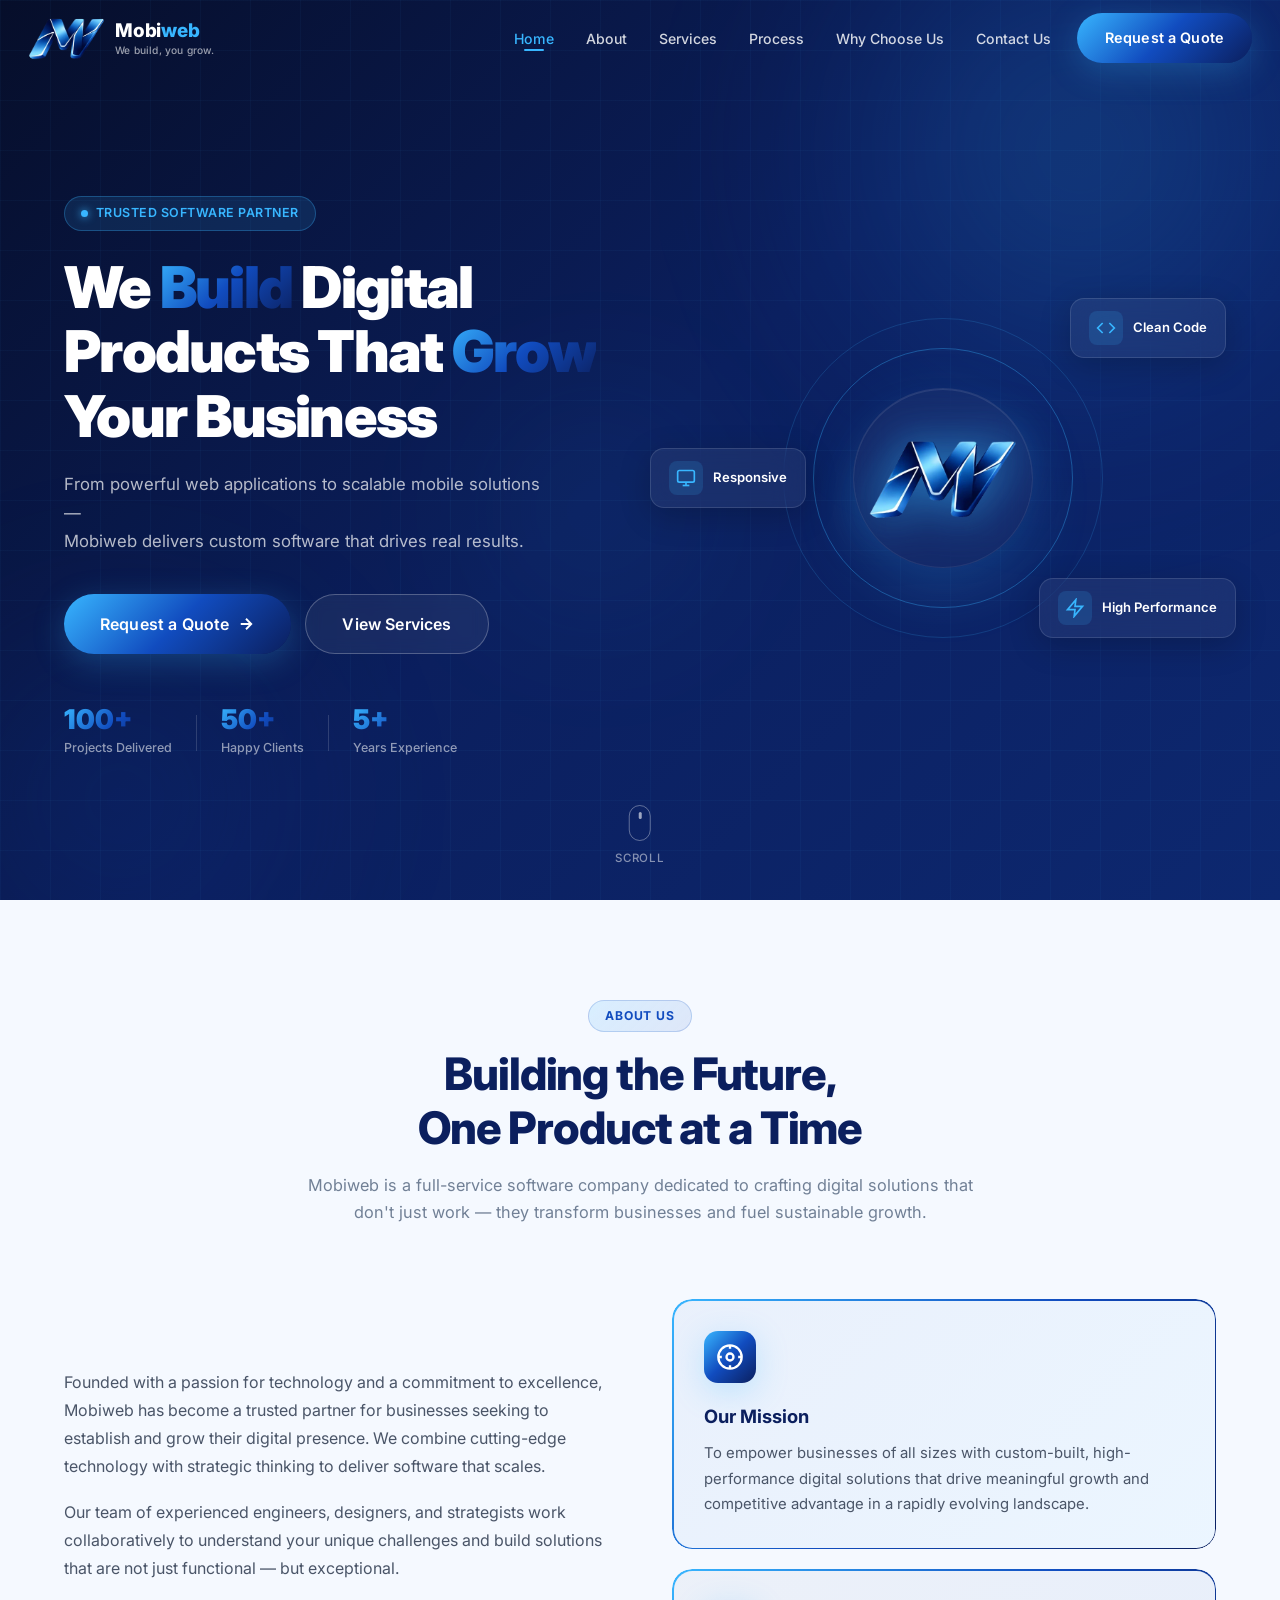
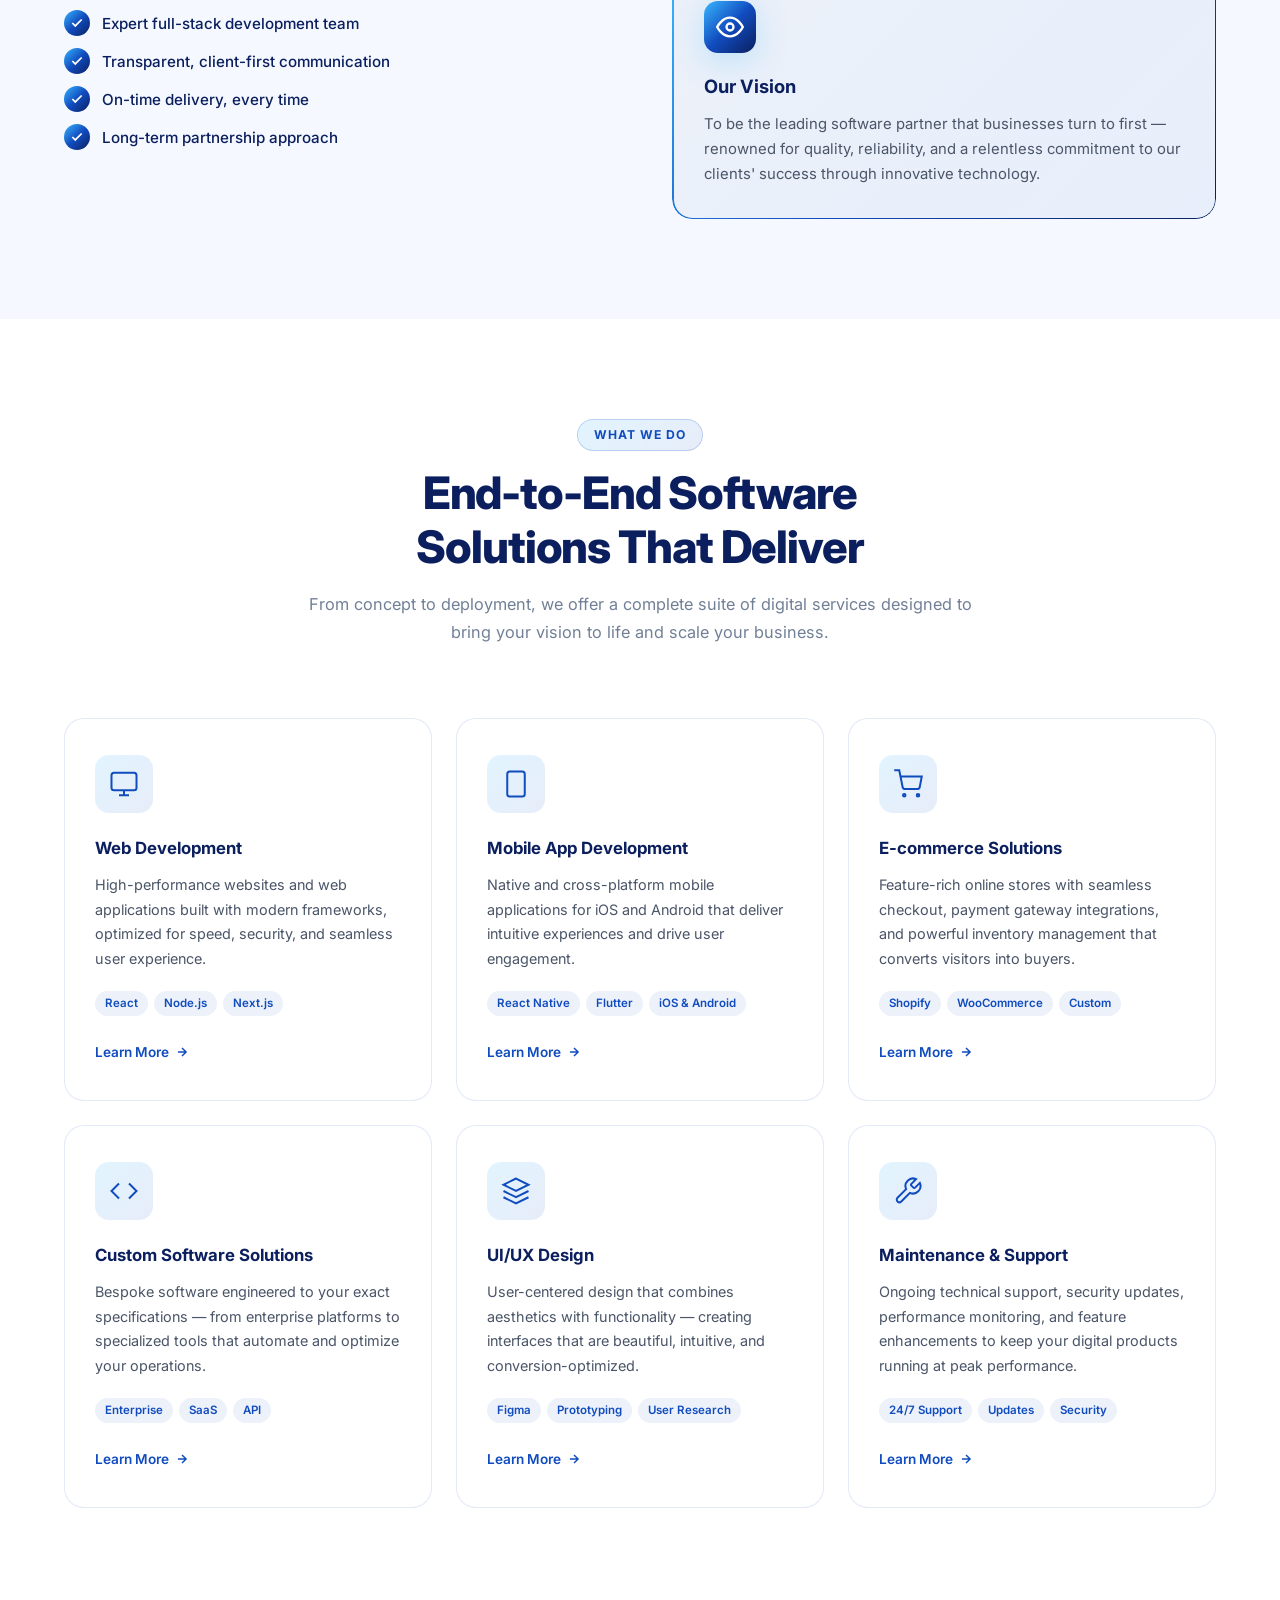
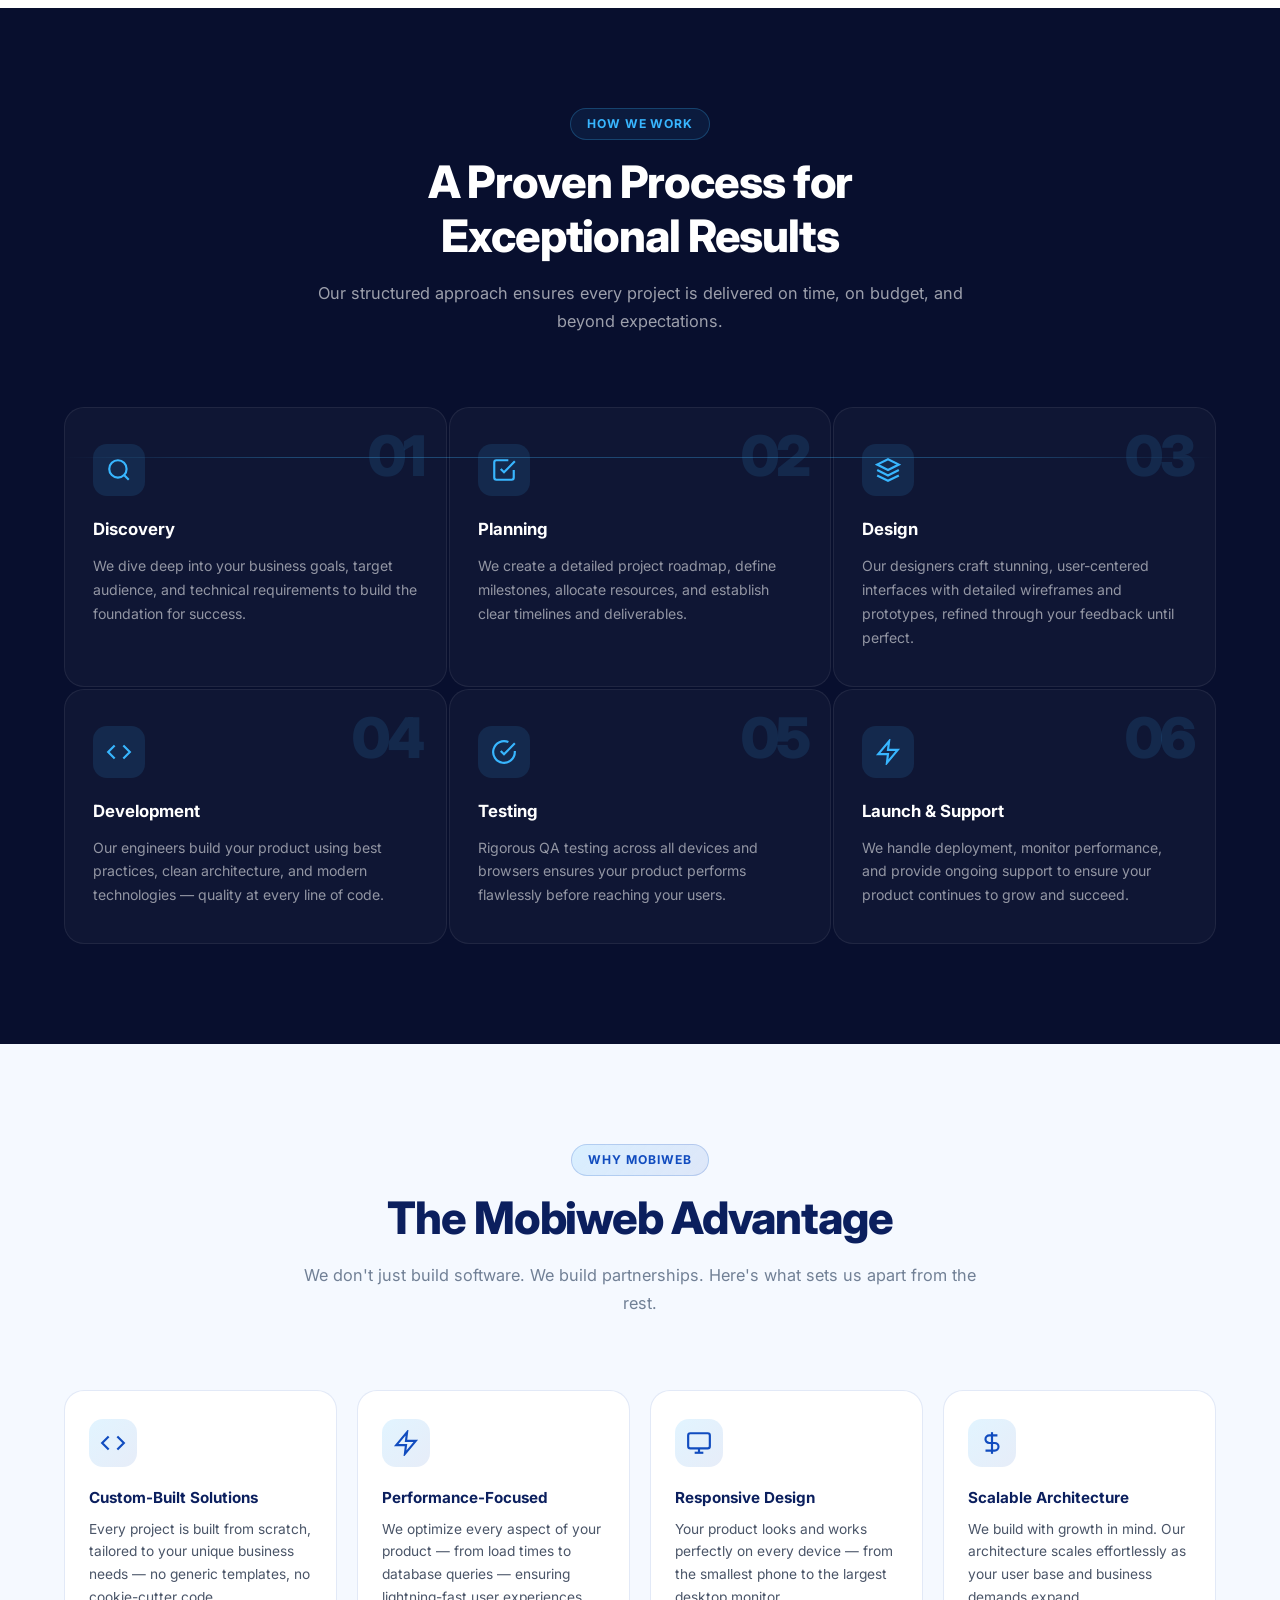
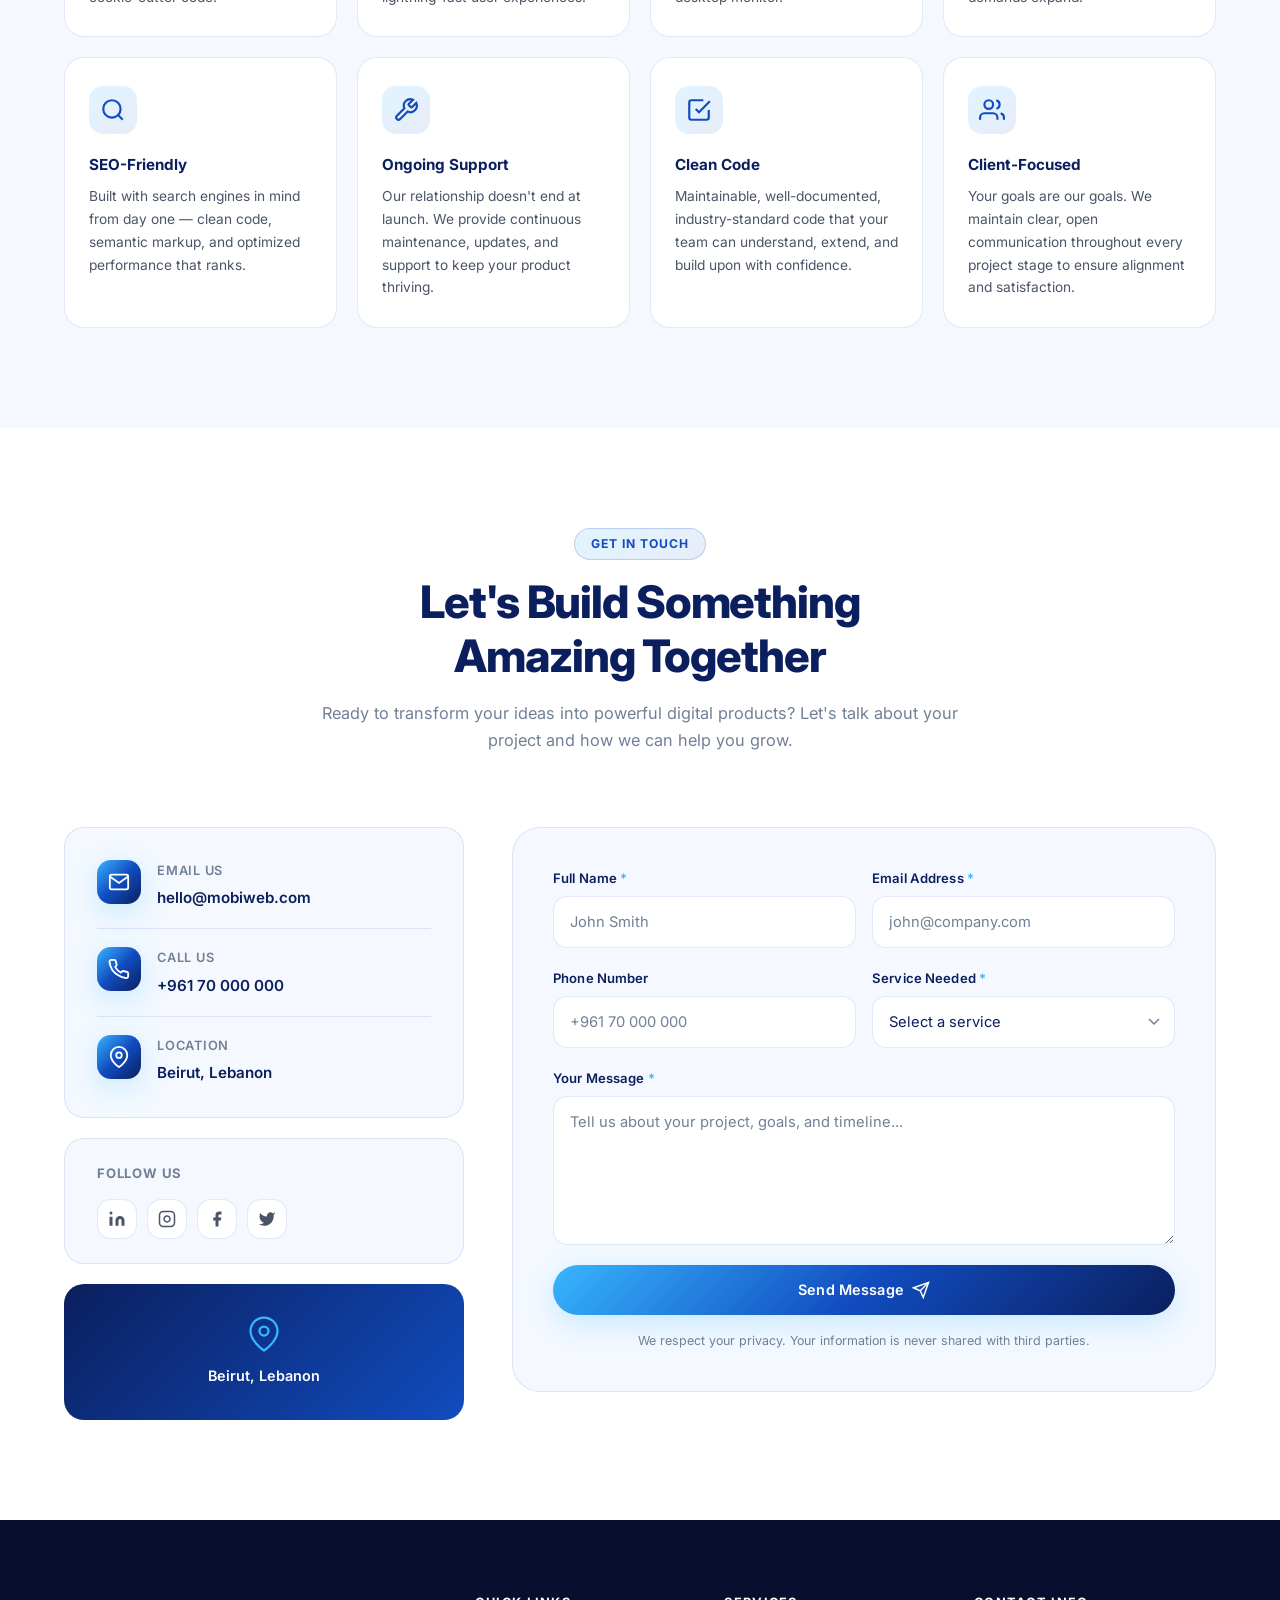
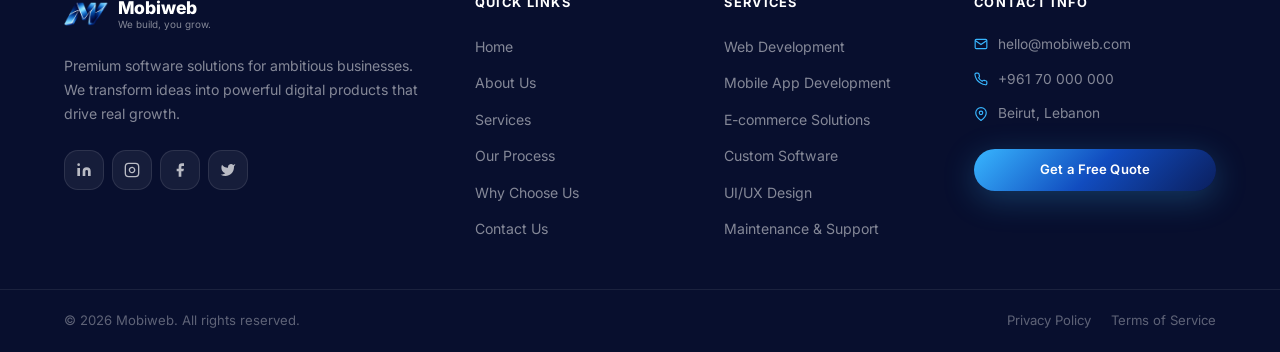
==== index.html @ 469389bc "first commit" ====
<!DOCTYPE html>
<html lang="en">
<head>
  <meta charset="UTF-8" />
  <meta name="viewport" content="width=device-width, initial-scale=1.0" />

  <!-- SEO Meta -->
  <meta name="description" content="Mobiweb — We build, you grow. A premium software company offering web development, mobile app development, e-commerce solutions, UI/UX design, and custom software." />
  <meta name="keywords" content="web development, mobile app development, software company Lebanon, e-commerce, UI/UX design, custom software, Mobiweb" />
  <meta name="author" content="Mobiweb" />
  <meta name="robots" content="index, follow" />

  <!-- Open Graph -->
  <meta property="og:title" content="Mobiweb — We build, you grow." />
  <meta property="og:description" content="Premium software company delivering custom web, mobile, and software solutions that drive growth." />
  <meta property="og:type" content="website" />
  <meta property="og:url" content="https://mobiweb.dev" />
  <meta property="og:image" content="assets/og-image.jpg" />
  <meta property="og:site_name" content="Mobiweb" />

  <!-- Twitter Card -->
  <meta name="twitter:card" content="summary_large_image" />
  <meta name="twitter:title" content="Mobiweb — We build, you grow." />
  <meta name="twitter:description" content="Premium software company delivering custom web, mobile, and software solutions that drive growth." />
  <meta name="twitter:image" content="assets/og-image.jpg" />

  <!-- Schema.org Organization -->
  <script type="application/ld+json">
  {
    "@context": "https://schema.org",
    "@type": "Organization",
    "name": "Mobiweb",
    "description": "We build, you grow. Premium software company.",
    "url": "https://mobiweb.com",
    "logo": "https://mobiweb.com/assets/logo.webp",
    "contactPoint": {
      "@type": "ContactPoint",
      "telephone": "+961-70-000-000",
      "contactType": "customer service",
      "email": "hello@mobiweb.com"
    },
    "address": {
      "@type": "PostalAddress",
      "addressLocality": "Beirut",
      "addressCountry": "LB"
    },
    "sameAs": [
      "https://www.linkedin.com/company/mobiweb",
      "https://www.instagram.com/mobiweb",
      "https://www.facebook.com/mobiweb"
    ]
  }
  </script>

  <title>Mobiweb — We build, you grow.</title>
  <link rel="stylesheet" href="style.css" />
  <link rel="preconnect" href="https://fonts.googleapis.com" />
  <link rel="preconnect" href="https://fonts.gstatic.com" crossorigin />
  <link href="https://fonts.googleapis.com/css2?family=Inter:wght@300;400;500;600;700;800;900&display=swap" rel="stylesheet" />
</head>
<body>

  <!-- ===== NAVBAR ===== -->
  <nav class="navbar" id="navbar" role="navigation" aria-label="Main navigation">
    <div class="nav-container">
      <a href="#home" class="nav-brand" aria-label="Mobiweb — Go to homepage">
        <div class="nav-logo-wrap">
          <img src="logo.webp" alt="Mobiweb Logo" class="logo-img" />
        </div>
        <div class="nav-brand-text">
          <span class="brand-name">Mobi<span class="brand-web">web</span></span>
          <span class="brand-slogan">We build, you grow.</span>
        </div>
      </a>

      <button class="hamburger" id="hamburger" aria-label="Toggle mobile navigation menu" aria-expanded="false" aria-controls="nav-menu">
        <span class="hb-line"></span>
        <span class="hb-line"></span>
        <span class="hb-line"></span>
      </button>

      <ul class="nav-menu" id="nav-menu" role="list">
        <li><a href="#home"     class="nav-link">Home</a></li>
        <li><a href="#about"    class="nav-link">About</a></li>
        <li><a href="#services" class="nav-link">Services</a></li>
        <li><a href="#process"  class="nav-link">Process</a></li>
        <li><a href="#why-us"   class="nav-link">Why Choose Us</a></li>
        <li><a href="#contact"  class="nav-link">Contact Us</a></li>
        <li class="nav-cta-item"><a href="#contact" class="btn btn-primary nav-cta">Request a Quote</a></li>
      </ul>

      <div class="nav-overlay" id="nav-overlay" aria-hidden="true"></div>
    </div>
  </nav>

  <!-- ===== HERO ===== -->
  <section id="home" class="hero" aria-labelledby="hero-heading">
    <div class="hero-bg" aria-hidden="true">
      <div class="hero-orb orb-1"></div>
      <div class="hero-orb orb-2"></div>
      <div class="hero-orb orb-3"></div>
      <div class="hero-grid-overlay"></div>
    </div>

    <div class="container hero-inner">
      <!-- Left: Text -->
      <div class="hero-content">
        <div class="hero-badge">
          <span class="badge-dot" aria-hidden="true"></span>
          <span>Trusted Software Partner</span>
        </div>

        <h1 id="hero-heading" class="hero-title">
          We <span class="gradient-text">Build</span> Digital<br>
          Products That <span class="gradient-text">Grow</span><br>
          Your Business
        </h1>

        <p class="hero-subtitle">
          From powerful web applications to scalable mobile solutions —<br>
          Mobiweb delivers custom software that drives real results.
        </p>

        <div class="hero-actions">
          <a href="#contact" class="btn btn-primary btn-lg">
            Request a Quote
            <svg width="18" height="18" viewBox="0 0 24 24" fill="none" stroke="currentColor" stroke-width="2.5" aria-hidden="true"><path d="M5 12h14M12 5l7 7-7 7"/></svg>
          </a>
          <a href="#services" class="btn btn-ghost btn-lg">View Services</a>
        </div>

        <div class="hero-stats" role="list" aria-label="Company statistics">
          <div class="stat" role="listitem">
            <strong>100+</strong>
            <span>Projects Delivered</span>
          </div>
          <div class="stat-sep" aria-hidden="true"></div>
          <div class="stat" role="listitem">
            <strong>50+</strong>
            <span>Happy Clients</span>
          </div>
          <div class="stat-sep" aria-hidden="true"></div>
          <div class="stat" role="listitem">
            <strong>5+</strong>
            <span>Years Experience</span>
          </div>
        </div>
      </div>

      <!-- Right: Visual -->
      <div class="hero-visual" aria-hidden="true">
        <div class="hero-logo-ring">
          <div class="ring-pulse ring-1"></div>
          <div class="ring-pulse ring-2"></div>
          <div class="hero-logo-center">
            <img src="logo.webp" alt="Mobiweb Logo" class="hero-logo-img" />
          </div>
        </div>

        <!-- Floating cards -->
        <div class="float-card fc-1">
          <div class="fc-icon">
            <svg width="20" height="20" viewBox="0 0 24 24" fill="none" stroke="#38B6FF" stroke-width="2"><polyline points="16 18 22 12 16 6"/><polyline points="8 6 2 12 8 18"/></svg>
          </div>
          <span>Clean Code</span>
        </div>
        <div class="float-card fc-2">
          <div class="fc-icon">
            <svg width="20" height="20" viewBox="0 0 24 24" fill="none" stroke="#38B6FF" stroke-width="2"><path d="M13 2L3 14h9l-1 8 10-12h-9l1-8z"/></svg>
          </div>
          <span>High Performance</span>
        </div>
        <div class="float-card fc-3">
          <div class="fc-icon">
            <svg width="20" height="20" viewBox="0 0 24 24" fill="none" stroke="#38B6FF" stroke-width="2"><rect x="2" y="3" width="20" height="14" rx="2"/><line x1="8" y1="21" x2="16" y2="21"/><line x1="12" y1="17" x2="12" y2="21"/></svg>
          </div>
          <span>Responsive</span>
        </div>
      </div>
    </div>

    <!-- Scroll indicator -->
    <div class="scroll-indicator" aria-hidden="true">
      <div class="scroll-mouse"><div class="scroll-wheel"></div></div>
      <span>Scroll</span>
    </div>
  </section>

  <!-- ===== ABOUT ===== -->
  <section id="about" class="section about-section" aria-labelledby="about-heading">
    <div class="container">
      <header class="section-header reveal">
        <span class="section-badge">About Us</span>
        <h2 id="about-heading" class="section-title">Building the Future,<br>One Product at a Time</h2>
        <p class="section-subtitle">Mobiweb is a full-service software company dedicated to crafting digital solutions that don't just work — they transform businesses and fuel sustainable growth.</p>
      </header>

      <div class="about-grid">
        <div class="about-text reveal">
          <p>Founded with a passion for technology and a commitment to excellence, Mobiweb has become a trusted partner for businesses seeking to establish and grow their digital presence. We combine cutting-edge technology with strategic thinking to deliver software that scales.</p>
          <p>Our team of experienced engineers, designers, and strategists work collaboratively to understand your unique challenges and build solutions that are not just functional — but exceptional.</p>

          <ul class="check-list" role="list">
            <li>
              <span class="check-icon" aria-hidden="true">
                <svg width="14" height="14" viewBox="0 0 24 24" fill="none" stroke="currentColor" stroke-width="3"><polyline points="20 6 9 17 4 12"/></svg>
              </span>
              Expert full-stack development team
            </li>
            <li>
              <span class="check-icon" aria-hidden="true">
                <svg width="14" height="14" viewBox="0 0 24 24" fill="none" stroke="currentColor" stroke-width="3"><polyline points="20 6 9 17 4 12"/></svg>
              </span>
              Transparent, client-first communication
            </li>
            <li>
              <span class="check-icon" aria-hidden="true">
                <svg width="14" height="14" viewBox="0 0 24 24" fill="none" stroke="currentColor" stroke-width="3"><polyline points="20 6 9 17 4 12"/></svg>
              </span>
              On-time delivery, every time
            </li>
            <li>
              <span class="check-icon" aria-hidden="true">
                <svg width="14" height="14" viewBox="0 0 24 24" fill="none" stroke="currentColor" stroke-width="3"><polyline points="20 6 9 17 4 12"/></svg>
              </span>
              Long-term partnership approach
            </li>
          </ul>
        </div>

        <div class="about-cards reveal">
          <div class="mv-card mv-mission">
            <div class="mv-icon" aria-hidden="true">
              <svg width="28" height="28" viewBox="0 0 24 24" fill="none" stroke="currentColor" stroke-width="2"><circle cx="12" cy="12" r="10"/><circle cx="12" cy="12" r="3"/><line x1="12" y1="2" x2="12" y2="5"/><line x1="12" y1="19" x2="12" y2="22"/><line x1="2" y1="12" x2="5" y2="12"/><line x1="19" y1="12" x2="22" y2="12"/></svg>
            </div>
            <h3>Our Mission</h3>
            <p>To empower businesses of all sizes with custom-built, high-performance digital solutions that drive meaningful growth and competitive advantage in a rapidly evolving landscape.</p>
          </div>
          <div class="mv-card mv-vision">
            <div class="mv-icon" aria-hidden="true">
              <svg width="28" height="28" viewBox="0 0 24 24" fill="none" stroke="currentColor" stroke-width="2"><path d="M1 12s4-8 11-8 11 8 11 8-4 8-11 8-11-8-11-8z"/><circle cx="12" cy="12" r="3"/></svg>
            </div>
            <h3>Our Vision</h3>
            <p>To be the leading software partner that businesses turn to first — renowned for quality, reliability, and a relentless commitment to our clients' success through innovative technology.</p>
          </div>
        </div>
      </div>
    </div>
  </section>

  <!-- ===== SERVICES ===== -->
  <section id="services" class="section services-section" aria-labelledby="services-heading">
    <div class="container">
      <header class="section-header reveal">
        <span class="section-badge">What We Do</span>
        <h2 id="services-heading" class="section-title">End-to-End Software<br>Solutions That Deliver</h2>
        <p class="section-subtitle">From concept to deployment, we offer a complete suite of digital services designed to bring your vision to life and scale your business.</p>
      </header>

      <div class="services-grid">
        <article class="service-card reveal" aria-label="Web Development">
          <div class="sc-icon" aria-hidden="true">
            <svg width="30" height="30" viewBox="0 0 24 24" fill="none" stroke="currentColor" stroke-width="1.6"><rect x="2" y="3" width="20" height="14" rx="2"/><line x1="8" y1="21" x2="16" y2="21"/><line x1="12" y1="17" x2="12" y2="21"/></svg>
          </div>
          <h3>Web Development</h3>
          <p>High-performance websites and web applications built with modern frameworks, optimized for speed, security, and seamless user experience.</p>
          <div class="sc-tags"><span>React</span><span>Node.js</span><span>Next.js</span></div>
          <a href="services.html#web-development" class="sc-link">Learn More <svg width="14" height="14" viewBox="0 0 24 24" fill="none" stroke="currentColor" stroke-width="2.5" aria-hidden="true"><path d="M5 12h14M12 5l7 7-7 7"/></svg></a>
        </article>

        <article class="service-card reveal" aria-label="Mobile App Development">
          <div class="sc-icon" aria-hidden="true">
            <svg width="30" height="30" viewBox="0 0 24 24" fill="none" stroke="currentColor" stroke-width="1.6"><rect x="5" y="2" width="14" height="20" rx="2"/><line x1="12" y1="18" x2="12.01" y2="18"/></svg>
          </div>
          <h3>Mobile App Development</h3>
          <p>Native and cross-platform mobile applications for iOS and Android that deliver intuitive experiences and drive user engagement.</p>
          <div class="sc-tags"><span>React Native</span><span>Flutter</span><span>iOS &amp; Android</span></div>
          <a href="services.html#mobile-app" class="sc-link">Learn More <svg width="14" height="14" viewBox="0 0 24 24" fill="none" stroke="currentColor" stroke-width="2.5" aria-hidden="true"><path d="M5 12h14M12 5l7 7-7 7"/></svg></a>
        </article>

        <article class="service-card reveal" aria-label="E-commerce Solutions">
          <div class="sc-icon" aria-hidden="true">
            <svg width="30" height="30" viewBox="0 0 24 24" fill="none" stroke="currentColor" stroke-width="1.6"><circle cx="9" cy="21" r="1"/><circle cx="20" cy="21" r="1"/><path d="M1 1h4l2.68 13.39a2 2 0 0 0 2 1.61h9.72a2 2 0 0 0 2-1.61L23 6H6"/></svg>
          </div>
          <h3>E-commerce Solutions</h3>
          <p>Feature-rich online stores with seamless checkout, payment gateway integrations, and powerful inventory management that converts visitors into buyers.</p>
          <div class="sc-tags"><span>Shopify</span><span>WooCommerce</span><span>Custom</span></div>
          <a href="services.html#ecommerce" class="sc-link">Learn More <svg width="14" height="14" viewBox="0 0 24 24" fill="none" stroke="currentColor" stroke-width="2.5" aria-hidden="true"><path d="M5 12h14M12 5l7 7-7 7"/></svg></a>
        </article>

        <article class="service-card reveal" aria-label="Custom Software Solutions">
          <div class="sc-icon" aria-hidden="true">
            <svg width="30" height="30" viewBox="0 0 24 24" fill="none" stroke="currentColor" stroke-width="1.6"><polyline points="16 18 22 12 16 6"/><polyline points="8 6 2 12 8 18"/></svg>
          </div>
          <h3>Custom Software Solutions</h3>
          <p>Bespoke software engineered to your exact specifications — from enterprise platforms to specialized tools that automate and optimize your operations.</p>
          <div class="sc-tags"><span>Enterprise</span><span>SaaS</span><span>API</span></div>
          <a href="services.html#custom-software" class="sc-link">Learn More <svg width="14" height="14" viewBox="0 0 24 24" fill="none" stroke="currentColor" stroke-width="2.5" aria-hidden="true"><path d="M5 12h14M12 5l7 7-7 7"/></svg></a>
        </article>

        <article class="service-card reveal" aria-label="UI/UX Design">
          <div class="sc-icon" aria-hidden="true">
            <svg width="30" height="30" viewBox="0 0 24 24" fill="none" stroke="currentColor" stroke-width="1.6"><path d="M12 2L2 7l10 5 10-5-10-5z"/><path d="M2 17l10 5 10-5"/><path d="M2 12l10 5 10-5"/></svg>
          </div>
          <h3>UI/UX Design</h3>
          <p>User-centered design that combines aesthetics with functionality — creating interfaces that are beautiful, intuitive, and conversion-optimized.</p>
          <div class="sc-tags"><span>Figma</span><span>Prototyping</span><span>User Research</span></div>
          <a href="services.html#ui-ux" class="sc-link">Learn More <svg width="14" height="14" viewBox="0 0 24 24" fill="none" stroke="currentColor" stroke-width="2.5" aria-hidden="true"><path d="M5 12h14M12 5l7 7-7 7"/></svg></a>
        </article>

        <article class="service-card reveal" aria-label="Website Maintenance and Support">
          <div class="sc-icon" aria-hidden="true">
            <svg width="30" height="30" viewBox="0 0 24 24" fill="none" stroke="currentColor" stroke-width="1.6"><path d="M14.7 6.3a1 1 0 0 0 0 1.4l1.6 1.6a1 1 0 0 0 1.4 0l3.77-3.77a6 6 0 0 1-7.94 7.94l-6.91 6.91a2.12 2.12 0 0 1-3-3l6.91-6.91a6 6 0 0 1 7.94-7.94l-3.76 3.76z"/></svg>
          </div>
          <h3>Maintenance &amp; Support</h3>
          <p>Ongoing technical support, security updates, performance monitoring, and feature enhancements to keep your digital products running at peak performance.</p>
          <div class="sc-tags"><span>24/7 Support</span><span>Updates</span><span>Security</span></div>
          <a href="services.html#maintenance" class="sc-link">Learn More <svg width="14" height="14" viewBox="0 0 24 24" fill="none" stroke="currentColor" stroke-width="2.5" aria-hidden="true"><path d="M5 12h14M12 5l7 7-7 7"/></svg></a>
        </article>
      </div>
    </div>
  </section>

  <!-- ===== PROCESS ===== -->
  <section id="process" class="section process-section" aria-labelledby="process-heading">
    <div class="container">
      <header class="section-header reveal">
        <span class="section-badge">How We Work</span>
        <h2 id="process-heading" class="section-title">A Proven Process for<br>Exceptional Results</h2>
        <p class="section-subtitle">Our structured approach ensures every project is delivered on time, on budget, and beyond expectations.</p>
      </header>

      <ol class="process-list" aria-label="Development process steps">
        <li class="process-step reveal">
          <div class="ps-number" aria-hidden="true">01</div>
          <div class="ps-body">
            <div class="ps-icon" aria-hidden="true">
              <svg width="26" height="26" viewBox="0 0 24 24" fill="none" stroke="currentColor" stroke-width="2"><circle cx="11" cy="11" r="8"/><line x1="21" y1="21" x2="16.65" y2="16.65"/></svg>
            </div>
            <h3>Discovery</h3>
            <p>We dive deep into your business goals, target audience, and technical requirements to build the foundation for success.</p>
          </div>
        </li>
        <li class="process-step reveal">
          <div class="ps-number" aria-hidden="true">02</div>
          <div class="ps-body">
            <div class="ps-icon" aria-hidden="true">
              <svg width="26" height="26" viewBox="0 0 24 24" fill="none" stroke="currentColor" stroke-width="2"><path d="M9 11l3 3L22 4"/><path d="M21 12v7a2 2 0 0 1-2 2H5a2 2 0 0 1-2-2V5a2 2 0 0 1 2-2h11"/></svg>
            </div>
            <h3>Planning</h3>
            <p>We create a detailed project roadmap, define milestones, allocate resources, and establish clear timelines and deliverables.</p>
          </div>
        </li>
        <li class="process-step reveal">
          <div class="ps-number" aria-hidden="true">03</div>
          <div class="ps-body">
            <div class="ps-icon" aria-hidden="true">
              <svg width="26" height="26" viewBox="0 0 24 24" fill="none" stroke="currentColor" stroke-width="2"><path d="M12 2L2 7l10 5 10-5-10-5z"/><path d="M2 17l10 5 10-5"/><path d="M2 12l10 5 10-5"/></svg>
            </div>
            <h3>Design</h3>
            <p>Our designers craft stunning, user-centered interfaces with detailed wireframes and prototypes, refined through your feedback until perfect.</p>
          </div>
        </li>
        <li class="process-step reveal">
          <div class="ps-number" aria-hidden="true">04</div>
          <div class="ps-body">
            <div class="ps-icon" aria-hidden="true">
              <svg width="26" height="26" viewBox="0 0 24 24" fill="none" stroke="currentColor" stroke-width="2"><polyline points="16 18 22 12 16 6"/><polyline points="8 6 2 12 8 18"/></svg>
            </div>
            <h3>Development</h3>
            <p>Our engineers build your product using best practices, clean architecture, and modern technologies — quality at every line of code.</p>
          </div>
        </li>
        <li class="process-step reveal">
          <div class="ps-number" aria-hidden="true">05</div>
          <div class="ps-body">
            <div class="ps-icon" aria-hidden="true">
              <svg width="26" height="26" viewBox="0 0 24 24" fill="none" stroke="currentColor" stroke-width="2"><path d="M22 11.08V12a10 10 0 1 1-5.93-9.14"/><polyline points="22 4 12 14.01 9 11.01"/></svg>
            </div>
            <h3>Testing</h3>
            <p>Rigorous QA testing across all devices and browsers ensures your product performs flawlessly before reaching your users.</p>
          </div>
        </li>
        <li class="process-step reveal">
          <div class="ps-number" aria-hidden="true">06</div>
          <div class="ps-body">
            <div class="ps-icon" aria-hidden="true">
              <svg width="26" height="26" viewBox="0 0 24 24" fill="none" stroke="currentColor" stroke-width="2"><path d="M13 2L3 14h9l-1 8 10-12h-9l1-8z"/></svg>
            </div>
            <h3>Launch &amp; Support</h3>
            <p>We handle deployment, monitor performance, and provide ongoing support to ensure your product continues to grow and succeed.</p>
          </div>
        </li>
      </ol>
    </div>
  </section>

  <!-- ===== WHY CHOOSE US ===== -->
  <section id="why-us" class="section why-section" aria-labelledby="why-heading">
    <div class="container">
      <header class="section-header reveal">
        <span class="section-badge">Why Mobiweb</span>
        <h2 id="why-heading" class="section-title">The Mobiweb Advantage</h2>
        <p class="section-subtitle">We don't just build software. We build partnerships. Here's what sets us apart from the rest.</p>
      </header>

      <div class="why-grid">
        <div class="why-card reveal">
          <div class="wc-icon" aria-hidden="true">
            <svg width="26" height="26" viewBox="0 0 24 24" fill="none" stroke="currentColor" stroke-width="2"><polyline points="16 18 22 12 16 6"/><polyline points="8 6 2 12 8 18"/></svg>
          </div>
          <h3>Custom-Built Solutions</h3>
          <p>Every project is built from scratch, tailored to your unique business needs — no generic templates, no cookie-cutter code.</p>
        </div>
        <div class="why-card reveal">
          <div class="wc-icon" aria-hidden="true">
            <svg width="26" height="26" viewBox="0 0 24 24" fill="none" stroke="currentColor" stroke-width="2"><path d="M13 2L3 14h9l-1 8 10-12h-9l1-8z"/></svg>
          </div>
          <h3>Performance-Focused</h3>
          <p>We optimize every aspect of your product — from load times to database queries — ensuring lightning-fast user experiences.</p>
        </div>
        <div class="why-card reveal">
          <div class="wc-icon" aria-hidden="true">
            <svg width="26" height="26" viewBox="0 0 24 24" fill="none" stroke="currentColor" stroke-width="2"><rect x="2" y="3" width="20" height="14" rx="2"/><line x1="8" y1="21" x2="16" y2="21"/><line x1="12" y1="17" x2="12" y2="21"/></svg>
          </div>
          <h3>Responsive Design</h3>
          <p>Your product looks and works perfectly on every device — from the smallest phone to the largest desktop monitor.</p>
        </div>
        <div class="why-card reveal">
          <div class="wc-icon" aria-hidden="true">
            <svg width="26" height="26" viewBox="0 0 24 24" fill="none" stroke="currentColor" stroke-width="2"><line x1="12" y1="2" x2="12" y2="22"/><path d="M17 5H9.5a3.5 3.5 0 0 0 0 7h5a3.5 3.5 0 0 1 0 7H6"/></svg>
          </div>
          <h3>Scalable Architecture</h3>
          <p>We build with growth in mind. Our architecture scales effortlessly as your user base and business demands expand.</p>
        </div>
        <div class="why-card reveal">
          <div class="wc-icon" aria-hidden="true">
            <svg width="26" height="26" viewBox="0 0 24 24" fill="none" stroke="currentColor" stroke-width="2"><circle cx="11" cy="11" r="8"/><line x1="21" y1="21" x2="16.65" y2="16.65"/></svg>
          </div>
          <h3>SEO-Friendly</h3>
          <p>Built with search engines in mind from day one — clean code, semantic markup, and optimized performance that ranks.</p>
        </div>
        <div class="why-card reveal">
          <div class="wc-icon" aria-hidden="true">
            <svg width="26" height="26" viewBox="0 0 24 24" fill="none" stroke="currentColor" stroke-width="2"><path d="M14.7 6.3a1 1 0 0 0 0 1.4l1.6 1.6a1 1 0 0 0 1.4 0l3.77-3.77a6 6 0 0 1-7.94 7.94l-6.91 6.91a2.12 2.12 0 0 1-3-3l6.91-6.91a6 6 0 0 1 7.94-7.94l-3.76 3.76z"/></svg>
          </div>
          <h3>Ongoing Support</h3>
          <p>Our relationship doesn't end at launch. We provide continuous maintenance, updates, and support to keep your product thriving.</p>
        </div>
        <div class="why-card reveal">
          <div class="wc-icon" aria-hidden="true">
            <svg width="26" height="26" viewBox="0 0 24 24" fill="none" stroke="currentColor" stroke-width="2"><polyline points="9 11 12 14 22 4"/><path d="M21 12v7a2 2 0 0 1-2 2H5a2 2 0 0 1-2-2V5a2 2 0 0 1 2-2h11"/></svg>
          </div>
          <h3>Clean Code</h3>
          <p>Maintainable, well-documented, industry-standard code that your team can understand, extend, and build upon with confidence.</p>
        </div>
        <div class="why-card reveal">
          <div class="wc-icon" aria-hidden="true">
            <svg width="26" height="26" viewBox="0 0 24 24" fill="none" stroke="currentColor" stroke-width="2"><path d="M17 21v-2a4 4 0 0 0-4-4H5a4 4 0 0 0-4 4v2"/><circle cx="9" cy="7" r="4"/><path d="M23 21v-2a4 4 0 0 0-3-3.87"/><path d="M16 3.13a4 4 0 0 1 0 7.75"/></svg>
          </div>
          <h3>Client-Focused</h3>
          <p>Your goals are our goals. We maintain clear, open communication throughout every project stage to ensure alignment and satisfaction.</p>
        </div>
      </div>
    </div>
  </section>

  <!-- ===== CONTACT ===== -->
  <section id="contact" class="section contact-section" aria-labelledby="contact-heading">
    <div class="container">
      <header class="section-header reveal">
        <span class="section-badge">Get In Touch</span>
        <h2 id="contact-heading" class="section-title">Let's Build Something<br>Amazing Together</h2>
        <p class="section-subtitle">Ready to transform your ideas into powerful digital products? Let's talk about your project and how we can help you grow.</p>
      </header>

      <div class="contact-grid">
        <!-- Info column -->
        <div class="contact-info reveal">
          <div class="ci-card">
            <div class="ci-item">
              <div class="ci-icon" aria-hidden="true">
                <svg width="22" height="22" viewBox="0 0 24 24" fill="none" stroke="currentColor" stroke-width="2"><path d="M4 4h16c1.1 0 2 .9 2 2v12c0 1.1-.9 2-2 2H4c-1.1 0-2-.9-2-2V6c0-1.1.9-2 2-2z"/><polyline points="22,6 12,13 2,6"/></svg>
              </div>
              <div>
                <h4>Email Us</h4>
                <a href="mailto:hello@mobiweb.com">hello@mobiweb.com</a>
              </div>
            </div>
            <div class="ci-item">
              <div class="ci-icon" aria-hidden="true">
                <svg width="22" height="22" viewBox="0 0 24 24" fill="none" stroke="currentColor" stroke-width="2"><path d="M22 16.92v3a2 2 0 0 1-2.18 2 19.79 19.79 0 0 1-8.63-3.07A19.5 19.5 0 0 1 4.69 13a19.79 19.79 0 0 1-3.07-8.67A2 2 0 0 1 3.6 2h3a2 2 0 0 1 2 1.72c.127.96.361 1.903.7 2.81a2 2 0 0 1-.45 2.11L7.91 9.91a16 16 0 0 0 6.09 6.09l1.27-1.27a2 2 0 0 1 2.11-.45c.907.339 1.85.573 2.81.7A2 2 0 0 1 22 16.92z"/></svg>
              </div>
              <div>
                <h4>Call Us</h4>
                <a href="tel:+96170000000">+961 70 000 000</a>
              </div>
            </div>
            <div class="ci-item">
              <div class="ci-icon" aria-hidden="true">
                <svg width="22" height="22" viewBox="0 0 24 24" fill="none" stroke="currentColor" stroke-width="2"><path d="M21 10c0 7-9 13-9 13s-9-6-9-13a9 9 0 0 1 18 0z"/><circle cx="12" cy="10" r="3"/></svg>
              </div>
              <div>
                <h4>Location</h4>
                <span>Beirut, Lebanon</span>
              </div>
            </div>
          </div>

          <div class="contact-social-wrap">
            <h4>Follow Us</h4>
            <div class="social-row">
              <a href="#" class="soc-btn" aria-label="LinkedIn">
                <svg width="18" height="18" viewBox="0 0 24 24" fill="currentColor" aria-hidden="true"><path d="M16 8a6 6 0 0 1 6 6v7h-4v-7a2 2 0 0 0-2-2 2 2 0 0 0-2 2v7h-4v-7a6 6 0 0 1 6-6z"/><rect x="2" y="9" width="4" height="12"/><circle cx="4" cy="4" r="2"/></svg>
              </a>
              <a href="#" class="soc-btn" aria-label="Instagram">
                <svg width="18" height="18" viewBox="0 0 24 24" fill="none" stroke="currentColor" stroke-width="2" aria-hidden="true"><rect x="2" y="2" width="20" height="20" rx="5"/><path d="M16 11.37A4 4 0 1 1 12.63 8 4 4 0 0 1 16 11.37z"/><line x1="17.5" y1="6.5" x2="17.51" y2="6.5"/></svg>
              </a>
              <a href="#" class="soc-btn" aria-label="Facebook">
                <svg width="18" height="18" viewBox="0 0 24 24" fill="currentColor" aria-hidden="true"><path d="M18 2h-3a5 5 0 0 0-5 5v3H7v4h3v8h4v-8h3l1-4h-4V7a1 1 0 0 1 1-1h3z"/></svg>
              </a>
              <a href="#" class="soc-btn" aria-label="Twitter/X">
                <svg width="18" height="18" viewBox="0 0 24 24" fill="currentColor" aria-hidden="true"><path d="M23 3a10.9 10.9 0 0 1-3.14 1.53 4.48 4.48 0 0 0-7.86 3v1A10.66 10.66 0 0 1 3 4s-4 9 5 13a11.64 11.64 0 0 1-7 2c9 5 20 0 20-11.5a4.5 4.5 0 0 0-.08-.83A7.72 7.72 0 0 0 23 3z"/></svg>
              </a>
            </div>
          </div>

          <div class="map-block" aria-label="Mobiweb office location — Beirut, Lebanon">
            <div class="map-pin-anim" aria-hidden="true">
              <svg width="36" height="36" viewBox="0 0 24 24" fill="none" stroke="#38B6FF" stroke-width="1.5"><path d="M21 10c0 7-9 13-9 13s-9-6-9-13a9 9 0 0 1 18 0z"/><circle cx="12" cy="10" r="3"/></svg>
            </div>
            <span>Beirut, Lebanon</span>
          </div>
        </div>

        <!-- Form column -->
        <div class="contact-form-wrap reveal">
          <form class="contact-form" id="contactForm" novalidate aria-label="Project inquiry form">
            <div class="form-row">
              <div class="form-group">
                <label for="cf-name">Full Name <span aria-hidden="true">*</span></label>
                <input type="text" id="cf-name" name="name" placeholder="John Smith" required autocomplete="name" aria-required="true" />
              </div>
              <div class="form-group">
                <label for="cf-email">Email Address <span aria-hidden="true">*</span></label>
                <input type="email" id="cf-email" name="email" placeholder="john@company.com" required autocomplete="email" aria-required="true" />
              </div>
            </div>
            <div class="form-row">
              <div class="form-group">
                <label for="cf-phone">Phone Number</label>
                <input type="tel" id="cf-phone" name="phone" placeholder="+961 70 000 000" autocomplete="tel" />
              </div>
              <div class="form-group">
                <label for="cf-service">Service Needed <span aria-hidden="true">*</span></label>
                <select id="cf-service" name="service" required aria-required="true">
                  <option value="" disabled selected>Select a service</option>
                  <option value="web-development">Web Development</option>
                  <option value="mobile-app">Mobile App Development</option>
                  <option value="ecommerce">E-commerce Solutions</option>
                  <option value="custom-software">Custom Software Solutions</option>
                  <option value="ui-ux">UI/UX Design</option>
                  <option value="maintenance">Maintenance &amp; Support</option>
                  <option value="other">Other</option>
                </select>
              </div>
            </div>
            <div class="form-group">
              <label for="cf-message">Your Message <span aria-hidden="true">*</span></label>
              <textarea id="cf-message" name="message" rows="5" placeholder="Tell us about your project, goals, and timeline..." required aria-required="true"></textarea>
            </div>
            <button type="submit" class="btn btn-primary btn-full">
              Send Message
              <svg width="18" height="18" viewBox="0 0 24 24" fill="none" stroke="currentColor" stroke-width="2" aria-hidden="true"><line x1="22" y1="2" x2="11" y2="13"/><polygon points="22 2 15 22 11 13 2 9 22 2"/></svg>
            </button>
            <p class="form-note">We respect your privacy. Your information is never shared with third parties.</p>
          </form>

          <div class="form-success" id="formSuccess" role="alert" aria-live="polite" aria-hidden="true">
            <div class="fs-icon" aria-hidden="true">
              <svg width="52" height="52" viewBox="0 0 24 24" fill="none" stroke="#38B6FF" stroke-width="2"><polyline points="20 6 9 17 4 12"/></svg>
            </div>
            <h3>Message Sent!</h3>
            <p>Thank you for reaching out. We'll get back to you within 24 hours.</p>
          </div>
        </div>
      </div>
    </div>
  </section>

  <!-- ===== FOOTER ===== -->
  <footer class="footer" role="contentinfo">
    <div class="footer-top">
      <div class="container">
        <div class="footer-grid">
          <!-- Brand -->
          <div class="footer-col footer-brand-col">
            <a href="#home" class="footer-logo-link" aria-label="Mobiweb home">
              <img src="logo.webp" alt="Mobiweb Logo" class="footer-logo-img" />
              <div class="footer-brand-text">
                <span class="footer-brand-name">Mobiweb</span>
                <span class="footer-brand-slogan">We build, you grow.</span>
              </div>
            </a>
            <p>Premium software solutions for ambitious businesses. We transform ideas into powerful digital products that drive real growth.</p>
            <div class="footer-social">
              <a href="#" class="soc-btn" aria-label="LinkedIn"><svg width="16" height="16" viewBox="0 0 24 24" fill="currentColor" aria-hidden="true"><path d="M16 8a6 6 0 0 1 6 6v7h-4v-7a2 2 0 0 0-2-2 2 2 0 0 0-2 2v7h-4v-7a6 6 0 0 1 6-6z"/><rect x="2" y="9" width="4" height="12"/><circle cx="4" cy="4" r="2"/></svg></a>
              <a href="#" class="soc-btn" aria-label="Instagram"><svg width="16" height="16" viewBox="0 0 24 24" fill="none" stroke="currentColor" stroke-width="2" aria-hidden="true"><rect x="2" y="2" width="20" height="20" rx="5"/><path d="M16 11.37A4 4 0 1 1 12.63 8 4 4 0 0 1 16 11.37z"/><line x1="17.5" y1="6.5" x2="17.51" y2="6.5"/></svg></a>
              <a href="#" class="soc-btn" aria-label="Facebook"><svg width="16" height="16" viewBox="0 0 24 24" fill="currentColor" aria-hidden="true"><path d="M18 2h-3a5 5 0 0 0-5 5v3H7v4h3v8h4v-8h3l1-4h-4V7a1 1 0 0 1 1-1h3z"/></svg></a>
              <a href="#" class="soc-btn" aria-label="Twitter/X"><svg width="16" height="16" viewBox="0 0 24 24" fill="currentColor" aria-hidden="true"><path d="M23 3a10.9 10.9 0 0 1-3.14 1.53 4.48 4.48 0 0 0-7.86 3v1A10.66 10.66 0 0 1 3 4s-4 9 5 13a11.64 11.64 0 0 1-7 2c9 5 20 0 20-11.5a4.5 4.5 0 0 0-.08-.83A7.72 7.72 0 0 0 23 3z"/></svg></a>
            </div>
          </div>

          <!-- Quick Links -->
          <nav class="footer-col" aria-label="Quick links">
            <h4>Quick Links</h4>
            <ul>
              <li><a href="#home">Home</a></li>
              <li><a href="#about">About Us</a></li>
              <li><a href="#services">Services</a></li>
              <li><a href="#process">Our Process</a></li>
              <li><a href="#why-us">Why Choose Us</a></li>
              <li><a href="#contact">Contact Us</a></li>
            </ul>
          </nav>

          <!-- Services -->
          <nav class="footer-col" aria-label="Services">
            <h4>Services</h4>
            <ul>
              <li><a href="services.html#web-development">Web Development</a></li>
              <li><a href="services.html#mobile-app">Mobile App Development</a></li>
              <li><a href="services.html#ecommerce">E-commerce Solutions</a></li>
              <li><a href="services.html#custom-software">Custom Software</a></li>
              <li><a href="services.html#ui-ux">UI/UX Design</a></li>
              <li><a href="services.html#maintenance">Maintenance &amp; Support</a></li>
            </ul>
          </nav>

          <!-- Contact -->
          <div class="footer-col">
            <h4>Contact Info</h4>
            <div class="footer-contact-list">
              <div class="fci">
                <svg width="14" height="14" viewBox="0 0 24 24" fill="none" stroke="currentColor" stroke-width="2" aria-hidden="true"><path d="M4 4h16c1.1 0 2 .9 2 2v12c0 1.1-.9 2-2 2H4c-1.1 0-2-.9-2-2V6c0-1.1.9-2 2-2z"/><polyline points="22,6 12,13 2,6"/></svg>
                <a href="mailto:hello@mobiweb.com">hello@mobiweb.com</a>
              </div>
              <div class="fci">
                <svg width="14" height="14" viewBox="0 0 24 24" fill="none" stroke="currentColor" stroke-width="2" aria-hidden="true"><path d="M22 16.92v3a2 2 0 0 1-2.18 2 19.79 19.79 0 0 1-8.63-3.07A19.5 19.5 0 0 1 4.69 13a19.79 19.79 0 0 1-3.07-8.67A2 2 0 0 1 3.6 2h3a2 2 0 0 1 2 1.72c.127.96.361 1.903.7 2.81a2 2 0 0 1-.45 2.11L7.91 9.91a16 16 0 0 0 6.09 6.09l1.27-1.27a2 2 0 0 1 2.11-.45c.907.339 1.85.573 2.81.7A2 2 0 0 1 22 16.92z"/></svg>
                <a href="tel:+96170000000">+961 70 000 000</a>
              </div>
              <div class="fci">
                <svg width="14" height="14" viewBox="0 0 24 24" fill="none" stroke="currentColor" stroke-width="2" aria-hidden="true"><path d="M21 10c0 7-9 13-9 13s-9-6-9-13a9 9 0 0 1 18 0z"/><circle cx="12" cy="10" r="3"/></svg>
                <span>Beirut, Lebanon</span>
              </div>
            </div>
            <a href="#contact" class="btn btn-primary btn-sm footer-cta-btn">Get a Free Quote</a>
          </div>
        </div>
      </div>
    </div>

    <div class="footer-bottom">
      <div class="container">
        <p>&copy; <span id="currentYear"></span> Mobiweb. All rights reserved.</p>
        <div class="footer-legal">
          <a href="#">Privacy Policy</a>
          <a href="#">Terms of Service</a>
        </div>
      </div>
    </div>
  </footer>

  <script src="script.js"></script>
</body>
</html>
---- style.css ----
/* ============================================================
   MOBIWEB — style.css
   Premium Software Company Website
   Colors: Navy #0B1F5E | Blue #114CBF | Bright #38B6FF | Bg #F5F9FF
   ============================================================ */

/* ---------- Custom Properties ---------- */
:root {
  --navy:        #0B1F5E;
  --blue:        #114CBF;
  --bright:      #38B6FF;
  --bg:          #F5F9FF;
  --white:       #FFFFFF;
  --dark-bg:     #080F2E;
  --dark-surface:#0E1A45;
  --text-primary:#0B1F5E;
  --text-body:   #4A5568;
  --text-light:  #718096;
  --border:      rgba(17,76,191,0.12);
  --border-dark: rgba(255,255,255,0.08);

  --gradient:        linear-gradient(135deg, var(--bright) 0%, var(--blue) 50%, var(--navy) 100%);
  --gradient-soft:   linear-gradient(135deg, rgba(56,182,255,.15) 0%, rgba(17,76,191,.1) 100%);
  --gradient-hero:   linear-gradient(135deg, #060E2A 0%, #0B1F5E 50%, #0D2870 100%);

  --radius-sm:   8px;
  --radius-md:   14px;
  --radius-lg:   20px;
  --radius-xl:   28px;
  --radius-full: 9999px;

  --shadow-sm:   0 2px 8px rgba(11,31,94,.08);
  --shadow-md:   0 8px 32px rgba(11,31,94,.12);
  --shadow-lg:   0 20px 60px rgba(11,31,94,.16);
  --shadow-blue: 0 8px 32px rgba(56,182,255,.25);

  --transition: 0.3s cubic-bezier(0.4, 0, 0.2, 1);
  --transition-slow: 0.6s cubic-bezier(0.4, 0, 0.2, 1);

  --navbar-h: 76px;
  --font: 'Inter', -apple-system, BlinkMacSystemFont, 'Segoe UI', sans-serif;
}

/* ---------- Reset & Base ---------- */
*, *::before, *::after { box-sizing: border-box; margin: 0; padding: 0; }

html {
  scroll-behavior: smooth;
  font-size: 16px;
  -webkit-text-size-adjust: 100%;
}

body {
  font-family: var(--font);
  color: var(--text-body);
  background: var(--white);
  line-height: 1.65;
  overflow-x: hidden;
}

img, svg { display: block; max-width: 100%; }
a { color: inherit; text-decoration: none; }
ul, ol { list-style: none; }
button { cursor: pointer; border: none; background: none; font: inherit; }
input, textarea, select { font: inherit; }

/* ---------- Utility: Container ---------- */
.container {
  width: 100%;
  max-width: 1200px;
  margin: 0 auto;
  padding: 0 24px;
}

/* ---------- Utility: Gradient Text ---------- */
.gradient-text {
  background: var(--gradient);
  -webkit-background-clip: text;
  -webkit-text-fill-color: transparent;
  background-clip: text;
}

/* ---------- Utility: Buttons ---------- */
.btn {
  display: inline-flex;
  align-items: center;
  gap: 8px;
  padding: 13px 28px;
  border-radius: var(--radius-full);
  font-size: 0.9rem;
  font-weight: 600;
  letter-spacing: 0.01em;
  transition: var(--transition);
  white-space: nowrap;
}

.btn-primary {
  background: var(--gradient);
  color: var(--white);
  box-shadow: var(--shadow-blue);
}
.btn-primary:hover {
  transform: translateY(-2px);
  box-shadow: 0 12px 40px rgba(56,182,255,.35);
  filter: brightness(1.08);
}
.btn-primary:active { transform: translateY(0); }

.btn-ghost {
  background: rgba(255,255,255,0.06);
  color: var(--white);
  border: 1.5px solid rgba(255,255,255,0.25);
  backdrop-filter: blur(8px);
}
.btn-ghost:hover {
  background: rgba(255,255,255,0.14);
  border-color: rgba(255,255,255,0.45);
  transform: translateY(-2px);
}

.btn-outline {
  background: transparent;
  color: var(--blue);
  border: 1.5px solid var(--blue);
}
.btn-outline:hover {
  background: var(--blue);
  color: var(--white);
  transform: translateY(-2px);
}

.btn-lg { padding: 16px 36px; font-size: 1rem; }
.btn-sm { padding: 10px 20px; font-size: 0.82rem; }
.btn-full { width: 100%; justify-content: center; }

/* ============================================================
   NAVBAR
   ============================================================ */
.navbar {
  position: fixed;
  top: 0; left: 0; right: 0;
  z-index: 1000;
  height: var(--navbar-h);
  transition: background var(--transition), box-shadow var(--transition), backdrop-filter var(--transition);
}

.navbar.scrolled {
  background: rgba(8,15,46,0.92);
  backdrop-filter: blur(18px);
  -webkit-backdrop-filter: blur(18px);
  box-shadow: 0 4px 24px rgba(0,0,0,0.3);
}

.nav-container {
  display: flex;
  align-items: center;
  justify-content: space-between;
  height: 100%;
  max-width: 1280px;
  margin: 0 auto;
  padding: 0 28px;
  position: relative;
}

/* Brand */
.nav-brand {
  display: flex;
  align-items: center;
  gap: 10px;
  z-index: 1001;
}

.nav-logo-wrap {
  flex-shrink: 0;
  display: flex;
  align-items: center;
}
.logo-img {
  height: 44px;
  width: auto;
  object-fit: contain;
  display: block;
  border-radius: 8px;
  transition: transform var(--transition), opacity var(--transition);
}
.nav-brand:hover .logo-img {
  transform: scale(1.04);
  opacity: 0.9;
}

.nav-brand-text {
  display: flex;
  flex-direction: column;
  line-height: 1.25;
  gap: 1px;
}
.brand-name {
  font-size: 1.18rem;
  font-weight: 800;
  color: #ffffff;
  letter-spacing: -0.01em;
}
.brand-web {
  color: #38B6FF;
}
.brand-slogan {
  font-size: 0.64rem;
  font-weight: 500;
  color: rgba(255, 255, 255, 0.6);
  letter-spacing: 0.02em;
}

/* Nav links */
.nav-menu {
  display: flex;
  align-items: center;
  gap: 4px;
}

.nav-link {
  padding: 8px 14px;
  font-size: 0.88rem;
  font-weight: 500;
  color: rgba(255,255,255,0.82);
  border-radius: var(--radius-sm);
  transition: color var(--transition), background var(--transition);
  position: relative;
}
.nav-link::after {
  content: '';
  position: absolute;
  bottom: 4px; left: 50%;
  transform: translateX(-50%) scaleX(0);
  width: 20px; height: 2px;
  background: var(--bright);
  border-radius: 2px;
  transition: transform var(--transition);
}
.nav-link:hover { color: var(--white); }
.nav-link:hover::after { transform: translateX(-50%) scaleX(1); }

.nav-cta { margin-left: 8px; }

/* Hamburger */
.hamburger {
  display: none;
  flex-direction: column;
  gap: 5px;
  padding: 8px;
  z-index: 1001;
}
.hb-line {
  display: block;
  width: 24px;
  height: 2px;
  background: var(--white);
  border-radius: 2px;
  transition: var(--transition);
  transform-origin: center;
}

.hamburger.open .hb-line:nth-child(1) { transform: translateY(7px) rotate(45deg); }
.hamburger.open .hb-line:nth-child(2) { opacity: 0; transform: scaleX(0); }
.hamburger.open .hb-line:nth-child(3) { transform: translateY(-7px) rotate(-45deg); }

/* Mobile overlay */
.nav-overlay {
  display: none;
  position: fixed;
  inset: 0;
  background: rgba(0,0,0,0.55);
  backdrop-filter: blur(4px);
  z-index: 998;
  opacity: 0;
  transition: opacity var(--transition);
}
.nav-overlay.active { opacity: 1; }

/* ============================================================
   HERO
   ============================================================ */
.hero {
  position: relative;
  min-height: 100vh;
  background: var(--gradient-hero);
  display: flex;
  align-items: center;
  overflow: hidden;
  padding-top: var(--navbar-h);
}

/* Animated background */
.hero-bg { position: absolute; inset: 0; pointer-events: none; }

.hero-orb {
  position: absolute;
  border-radius: 50%;
  filter: blur(80px);
  opacity: 0.5;
}
.orb-1 {
  width: 600px; height: 600px;
  top: -150px; right: -100px;
  background: radial-gradient(circle, rgba(56,182,255,.4) 0%, rgba(17,76,191,.2) 60%, transparent 100%);
  animation: float1 8s ease-in-out infinite;
}
.orb-2 {
  width: 400px; height: 400px;
  bottom: -100px; left: -80px;
  background: radial-gradient(circle, rgba(17,76,191,.35) 0%, rgba(11,31,94,.2) 60%, transparent 100%);
  animation: float2 10s ease-in-out infinite;
}
.orb-3 {
  width: 300px; height: 300px;
  top: 40%; left: 35%;
  background: radial-gradient(circle, rgba(56,182,255,.2) 0%, transparent 70%);
  animation: float1 12s ease-in-out infinite reverse;
}

.hero-grid-overlay {
  position: absolute; inset: 0;
  background-image:
    linear-gradient(rgba(56,182,255,.04) 1px, transparent 1px),
    linear-gradient(90deg, rgba(56,182,255,.04) 1px, transparent 1px);
  background-size: 50px 50px;
}

@keyframes float1 {
  0%, 100% { transform: translateY(0) scale(1); }
  50%       { transform: translateY(-30px) scale(1.04); }
}
@keyframes float2 {
  0%, 100% { transform: translateY(0) scale(1); }
  50%       { transform: translateY(25px) scale(0.97); }
}

/* Hero layout */
.hero-inner {
  display: grid;
  grid-template-columns: 1fr 1fr;
  gap: 60px;
  align-items: center;
  padding-top: 60px;
  padding-bottom: 80px;
  position: relative;
  z-index: 1;
}

/* Hero content */
.hero-badge {
  display: inline-flex;
  align-items: center;
  gap: 8px;
  background: rgba(56,182,255,.12);
  border: 1px solid rgba(56,182,255,.3);
  color: var(--bright);
  border-radius: var(--radius-full);
  padding: 6px 16px;
  font-size: 0.78rem;
  font-weight: 600;
  letter-spacing: 0.04em;
  text-transform: uppercase;
  margin-bottom: 24px;
}
.badge-dot {
  width: 7px; height: 7px;
  background: var(--bright);
  border-radius: 50%;
  box-shadow: 0 0 8px var(--bright);
  animation: pulse 2s ease-in-out infinite;
}
@keyframes pulse {
  0%, 100% { opacity: 1; transform: scale(1); }
  50%       { opacity: 0.6; transform: scale(0.85); }
}

.hero-title {
  font-size: clamp(2.4rem, 4.5vw, 3.8rem);
  font-weight: 900;
  color: var(--white);
  line-height: 1.12;
  letter-spacing: -0.03em;
  margin-bottom: 22px;
}

.hero-subtitle {
  font-size: 1.05rem;
  color: rgba(255,255,255,0.7);
  line-height: 1.7;
  margin-bottom: 38px;
  max-width: 480px;
}

.hero-actions {
  display: flex;
  gap: 14px;
  flex-wrap: wrap;
  margin-bottom: 52px;
}

.hero-stats {
  display: flex;
  align-items: center;
  gap: 24px;
}
.stat strong {
  display: block;
  font-size: 1.7rem;
  font-weight: 900;
  color: var(--white);
  line-height: 1;
  background: var(--gradient);
  -webkit-background-clip: text;
  -webkit-text-fill-color: transparent;
  background-clip: text;
}
.stat span {
  font-size: 0.78rem;
  color: rgba(255,255,255,0.55);
  font-weight: 500;
  margin-top: 3px;
}
.stat-sep {
  width: 1px; height: 36px;
  background: rgba(255,255,255,0.15);
}

/* Hero visual */
.hero-visual {
  position: relative;
  display: flex;
  justify-content: center;
  align-items: center;
  height: 420px;
}

.hero-logo-ring {
  position: relative;
  width: 260px; height: 260px;
  display: flex;
  align-items: center;
  justify-content: center;
}

.ring-pulse {
  position: absolute;
  border-radius: 50%;
  border: 1.5px solid rgba(56,182,255,.35);
  animation: ringPulse 3s ease-in-out infinite;
}
.ring-1 { width: 260px; height: 260px; animation-delay: 0s; }
.ring-2 { width: 320px; height: 320px; animation-delay: 1s; opacity: 0.5; }

@keyframes ringPulse {
  0%, 100% { transform: scale(1); opacity: 0.5; }
  50%       { transform: scale(1.06); opacity: 1; }
}

.hero-logo-center {
  width: 180px; height: 180px;
  background: rgba(255,255,255,0.04);
  backdrop-filter: blur(16px);
  border: 1.5px solid rgba(255,255,255,0.08);
  border-radius: 50%;
  display: flex;
  align-items: center;
  justify-content: center;
  box-shadow: 0 20px 60px rgba(56,182,255,.2), inset 0 1px 0 rgba(255,255,255,.1);
}
.hero-logo-img {
  width: 148px;
  height: 120px;
  object-fit: contain;
  filter: drop-shadow(0 0 24px rgba(56,182,255,.65)) drop-shadow(0 4px 16px rgba(11,31,94,.5));
  animation: heroLogoFloat 5s ease-in-out infinite;
}
@keyframes heroLogoFloat {
  0%, 100% { filter: drop-shadow(0 0 24px rgba(56,182,255,.65)) drop-shadow(0 4px 16px rgba(11,31,94,.5)); }
  50%       { filter: drop-shadow(0 0 36px rgba(56,182,255,.9))  drop-shadow(0 6px 20px rgba(11,31,94,.6)); }
}

/* Floating cards */
.float-card {
  position: absolute;
  display: flex;
  align-items: center;
  gap: 10px;
  background: rgba(255,255,255,0.06);
  backdrop-filter: blur(16px);
  border: 1px solid rgba(255,255,255,0.12);
  border-radius: var(--radius-md);
  padding: 12px 18px;
  color: var(--white);
  font-size: 0.82rem;
  font-weight: 600;
  box-shadow: 0 8px 32px rgba(0,0,0,.2);
  white-space: nowrap;
}
.fc-icon {
  width: 34px; height: 34px;
  background: rgba(56,182,255,.15);
  border-radius: var(--radius-sm);
  display: flex; align-items: center; justify-content: center;
}

.fc-1 { top: 30px; right: -10px; animation: floatCard 6s ease-in-out infinite; }
.fc-2 { bottom: 50px; right: -20px; animation: floatCard 8s ease-in-out infinite 1s; }
.fc-3 { top: 50%; left: -20px; transform: translateY(-50%); animation: floatCard 7s ease-in-out infinite 2s; }

@keyframes floatCard {
  0%, 100% { transform: translateY(0); }
  50%       { transform: translateY(-10px); }
}
.fc-3 { animation-name: floatCard3; }
@keyframes floatCard3 {
  0%, 100% { transform: translateY(-50%); }
  50%       { transform: translateY(calc(-50% - 10px)); }
}

/* Scroll indicator */
.scroll-indicator {
  position: absolute;
  bottom: 32px; left: 50%;
  transform: translateX(-50%);
  display: flex;
  flex-direction: column;
  align-items: center;
  gap: 8px;
  color: rgba(255,255,255,.5);
  font-size: 0.72rem;
  font-weight: 500;
  letter-spacing: 0.08em;
  text-transform: uppercase;
  z-index: 2;
}
.scroll-mouse {
  width: 22px; height: 36px;
  border: 1.5px solid rgba(255,255,255,.35);
  border-radius: 12px;
  display: flex;
  justify-content: center;
  padding-top: 6px;
}
.scroll-wheel {
  width: 3px; height: 7px;
  background: rgba(255,255,255,.6);
  border-radius: 2px;
  animation: scrollWheel 2s ease-in-out infinite;
}
@keyframes scrollWheel {
  0%   { transform: translateY(0); opacity: 1; }
  80%  { transform: translateY(10px); opacity: 0; }
  100% { transform: translateY(0); opacity: 0; }
}

/* ============================================================
   SECTIONS — shared
   ============================================================ */
.section { padding: 100px 0; }

.section-header {
  text-align: center;
  max-width: 680px;
  margin: 0 auto 72px;
}

.section-badge {
  display: inline-flex;
  align-items: center;
  background: var(--gradient-soft);
  color: var(--blue);
  border: 1px solid rgba(17,76,191,.2);
  border-radius: var(--radius-full);
  padding: 5px 16px;
  font-size: 0.76rem;
  font-weight: 700;
  letter-spacing: 0.08em;
  text-transform: uppercase;
  margin-bottom: 16px;
}

.section-title {
  font-size: clamp(1.8rem, 3.5vw, 2.8rem);
  font-weight: 800;
  color: var(--text-primary);
  line-height: 1.2;
  letter-spacing: -0.025em;
  margin-bottom: 16px;
}

.section-subtitle {
  font-size: 1.02rem;
  color: var(--text-light);
  line-height: 1.7;
}

/* ============================================================
   ABOUT
   ============================================================ */
.about-section { background: var(--bg); }

.about-grid {
  display: grid;
  grid-template-columns: 1fr 1fr;
  gap: 64px;
  align-items: center;
}

.about-text p {
  font-size: 1rem;
  color: var(--text-body);
  line-height: 1.75;
  margin-bottom: 18px;
}

.check-list {
  margin-top: 28px;
  display: flex;
  flex-direction: column;
  gap: 12px;
}
.check-list li {
  display: flex;
  align-items: center;
  gap: 12px;
  font-size: 0.95rem;
  font-weight: 500;
  color: var(--text-primary);
}
.check-icon {
  width: 26px; height: 26px;
  min-width: 26px;
  background: var(--gradient);
  border-radius: 50%;
  display: flex;
  align-items: center;
  justify-content: center;
  color: var(--white);
}

/* Mission/Vision cards */
.about-cards {
  display: flex;
  flex-direction: column;
  gap: 20px;
}

.mv-card {
  padding: 32px;
  border-radius: var(--radius-lg);
  position: relative;
  overflow: hidden;
  transition: transform var(--transition), box-shadow var(--transition);
}
.mv-card:hover {
  transform: translateY(-4px);
  box-shadow: var(--shadow-lg);
}
.mv-card::before {
  content: '';
  position: absolute;
  inset: 0;
  border-radius: inherit;
  padding: 1.5px;
  background: var(--gradient);
  -webkit-mask: linear-gradient(#fff 0 0) content-box, linear-gradient(#fff 0 0);
  mask: linear-gradient(#fff 0 0) content-box, linear-gradient(#fff 0 0);
  -webkit-mask-composite: xor;
  mask-composite: exclude;
}

.mv-mission { background: linear-gradient(135deg, rgba(17,76,191,.05) 0%, rgba(56,182,255,.05) 100%); }
.mv-vision  { background: linear-gradient(135deg, rgba(11,31,94,.04) 0%, rgba(17,76,191,.06) 100%); }

.mv-icon {
  width: 52px; height: 52px;
  background: var(--gradient);
  border-radius: var(--radius-md);
  display: flex; align-items: center; justify-content: center;
  color: var(--white);
  margin-bottom: 18px;
  box-shadow: var(--shadow-blue);
}

.mv-card h3 {
  font-size: 1.15rem;
  font-weight: 700;
  color: var(--text-primary);
  margin-bottom: 10px;
}
.mv-card p {
  font-size: 0.93rem;
  color: var(--text-body);
  line-height: 1.7;
}

/* ============================================================
   SERVICES
   ============================================================ */
.services-section { background: var(--white); }

.services-grid {
  display: grid;
  grid-template-columns: repeat(3, 1fr);
  gap: 24px;
}

.service-card {
  background: var(--white);
  border: 1.5px solid var(--border);
  border-radius: var(--radius-lg);
  padding: 36px 30px;
  transition: transform var(--transition), box-shadow var(--transition), border-color var(--transition);
  position: relative;
  overflow: hidden;
  cursor: default;
}
.service-card::before {
  content: '';
  position: absolute;
  top: 0; left: 0; right: 0;
  height: 3px;
  background: var(--gradient);
  transform: scaleX(0);
  transform-origin: left;
  transition: transform var(--transition);
}
.service-card:hover {
  transform: translateY(-6px);
  box-shadow: var(--shadow-lg);
  border-color: rgba(56,182,255,.3);
}
.service-card:hover::before { transform: scaleX(1); }

.sc-icon {
  width: 58px; height: 58px;
  background: var(--gradient-soft);
  border-radius: var(--radius-md);
  display: flex; align-items: center; justify-content: center;
  color: var(--blue);
  margin-bottom: 22px;
  transition: background var(--transition), color var(--transition), box-shadow var(--transition);
}
.service-card:hover .sc-icon {
  background: var(--gradient);
  color: var(--white);
  box-shadow: var(--shadow-blue);
}

.service-card h3 {
  font-size: 1.05rem;
  font-weight: 700;
  color: var(--text-primary);
  margin-bottom: 10px;
}
.service-card p {
  font-size: 0.9rem;
  color: var(--text-body);
  line-height: 1.7;
  margin-bottom: 20px;
}

.sc-tags {
  display: flex;
  flex-wrap: wrap;
  gap: 6px;
  margin-bottom: 22px;
}
.sc-tags span {
  font-size: 0.72rem;
  font-weight: 600;
  color: var(--blue);
  background: rgba(17,76,191,.08);
  border-radius: var(--radius-full);
  padding: 3px 10px;
}

.sc-link {
  display: inline-flex;
  align-items: center;
  gap: 6px;
  font-size: 0.85rem;
  font-weight: 600;
  color: var(--blue);
  transition: gap var(--transition), color var(--transition);
}
.sc-link:hover { color: var(--bright); gap: 10px; }

/* ============================================================
   PROCESS
   ============================================================ */
.process-section { background: var(--dark-bg); }

.process-section .section-title { color: var(--white); }
.process-section .section-subtitle { color: rgba(255,255,255,.6); }
.process-section .section-badge { color: var(--bright); border-color: rgba(56,182,255,.25); background: rgba(56,182,255,.08); }

.process-list {
  display: grid;
  grid-template-columns: repeat(3, 1fr);
  gap: 2px;
  position: relative;
}

/* Connecting line */
.process-list::before {
  content: '';
  position: absolute;
  top: 50px; left: 0; right: 0;
  height: 1px;
  background: linear-gradient(90deg, transparent, rgba(56,182,255,.3) 20%, rgba(56,182,255,.3) 80%, transparent);
  pointer-events: none;
}

.process-step {
  background: rgba(255,255,255,.03);
  border: 1px solid rgba(255,255,255,.07);
  border-radius: var(--radius-lg);
  padding: 36px 28px;
  transition: transform var(--transition), background var(--transition), border-color var(--transition);
  position: relative;
}
.process-step:hover {
  transform: translateY(-6px);
  background: rgba(56,182,255,.06);
  border-color: rgba(56,182,255,.25);
}

.ps-number {
  font-size: 3.5rem;
  font-weight: 900;
  color: rgba(56,182,255,.12);
  line-height: 1;
  position: absolute;
  top: 20px; right: 22px;
  letter-spacing: -0.05em;
}

.ps-icon {
  width: 52px; height: 52px;
  background: rgba(56,182,255,.12);
  border-radius: var(--radius-md);
  display: flex; align-items: center; justify-content: center;
  color: var(--bright);
  margin-bottom: 20px;
  transition: background var(--transition), box-shadow var(--transition);
}
.process-step:hover .ps-icon {
  background: var(--gradient);
  color: var(--white);
  box-shadow: var(--shadow-blue);
}

.ps-body h3 {
  font-size: 1.05rem;
  font-weight: 700;
  color: var(--white);
  margin-bottom: 10px;
}
.ps-body p {
  font-size: 0.88rem;
  color: rgba(255,255,255,.55);
  line-height: 1.7;
}

/* ============================================================
   WHY CHOOSE US
   ============================================================ */
.why-section { background: var(--bg); }

.why-grid {
  display: grid;
  grid-template-columns: repeat(4, 1fr);
  gap: 20px;
}

.why-card {
  background: var(--white);
  border: 1.5px solid var(--border);
  border-radius: var(--radius-lg);
  padding: 28px 24px;
  transition: transform var(--transition), box-shadow var(--transition), border-color var(--transition);
}
.why-card:hover {
  transform: translateY(-5px);
  box-shadow: var(--shadow-md);
  border-color: rgba(56,182,255,.3);
}

.wc-icon {
  width: 48px; height: 48px;
  background: var(--gradient-soft);
  border-radius: var(--radius-md);
  display: flex; align-items: center; justify-content: center;
  color: var(--blue);
  margin-bottom: 18px;
  transition: background var(--transition), color var(--transition), box-shadow var(--transition);
}
.why-card:hover .wc-icon {
  background: var(--gradient);
  color: var(--white);
  box-shadow: var(--shadow-blue);
}

.why-card h3 {
  font-size: 0.95rem;
  font-weight: 700;
  color: var(--text-primary);
  margin-bottom: 8px;
}
.why-card p {
  font-size: 0.86rem;
  color: var(--text-body);
  line-height: 1.65;
}

/* ============================================================
   CONTACT
   ============================================================ */
.contact-section { background: var(--white); }

.contact-grid {
  display: grid;
  grid-template-columns: 400px 1fr;
  gap: 48px;
  align-items: start;
}

/* Info card */
.ci-card {
  background: var(--bg);
  border: 1.5px solid var(--border);
  border-radius: var(--radius-lg);
  padding: 32px;
  margin-bottom: 20px;
}
.ci-item {
  display: flex;
  align-items: flex-start;
  gap: 16px;
  padding: 18px 0;
  border-bottom: 1px solid var(--border);
}
.ci-item:first-child { padding-top: 0; }
.ci-item:last-child  { padding-bottom: 0; border-bottom: none; }

.ci-icon {
  width: 44px; height: 44px;
  min-width: 44px;
  background: var(--gradient);
  border-radius: var(--radius-md);
  display: flex; align-items: center; justify-content: center;
  color: var(--white);
  box-shadow: var(--shadow-blue);
}

.ci-item h4 {
  font-size: 0.8rem;
  font-weight: 600;
  color: var(--text-light);
  text-transform: uppercase;
  letter-spacing: 0.06em;
  margin-bottom: 3px;
}
.ci-item a, .ci-item span {
  font-size: 0.95rem;
  font-weight: 600;
  color: var(--text-primary);
  transition: color var(--transition);
}
.ci-item a:hover { color: var(--blue); }

/* Social */
.contact-social-wrap {
  background: var(--bg);
  border: 1.5px solid var(--border);
  border-radius: var(--radius-lg);
  padding: 24px 32px;
  margin-bottom: 20px;
}
.contact-social-wrap h4 {
  font-size: 0.82rem;
  font-weight: 700;
  color: var(--text-light);
  text-transform: uppercase;
  letter-spacing: 0.06em;
  margin-bottom: 14px;
}

.social-row { display: flex; gap: 10px; }
.soc-btn {
  width: 40px; height: 40px;
  background: var(--white);
  border: 1.5px solid var(--border);
  border-radius: var(--radius-md);
  display: flex; align-items: center; justify-content: center;
  color: var(--text-body);
  transition: var(--transition);
}
.soc-btn:hover {
  background: var(--gradient);
  border-color: transparent;
  color: var(--white);
  transform: translateY(-3px);
  box-shadow: var(--shadow-blue);
}

/* Map placeholder */
.map-block {
  background: linear-gradient(135deg, var(--navy) 0%, var(--blue) 100%);
  border-radius: var(--radius-lg);
  padding: 32px;
  display: flex;
  flex-direction: column;
  align-items: center;
  justify-content: center;
  gap: 12px;
  min-height: 120px;
  color: var(--white);
  font-size: 0.9rem;
  font-weight: 600;
}
.map-pin-anim {
  animation: pinBounce 2s ease-in-out infinite;
}
@keyframes pinBounce {
  0%, 100% { transform: translateY(0); }
  50%       { transform: translateY(-8px); }
}

/* Form */
.contact-form-wrap {
  background: var(--bg);
  border: 1.5px solid var(--border);
  border-radius: var(--radius-xl);
  padding: 40px;
}

.contact-form { display: flex; flex-direction: column; gap: 20px; }

.form-row {
  display: grid;
  grid-template-columns: 1fr 1fr;
  gap: 16px;
}

.form-group {
  display: flex;
  flex-direction: column;
  gap: 6px;
}
.form-group label {
  font-size: 0.82rem;
  font-weight: 600;
  color: var(--text-primary);
  letter-spacing: 0.01em;
}
.form-group label span { color: var(--bright); }

.form-group input,
.form-group select,
.form-group textarea {
  background: var(--white);
  border: 1.5px solid var(--border);
  border-radius: var(--radius-md);
  padding: 13px 16px;
  font-size: 0.92rem;
  color: var(--text-primary);
  outline: none;
  transition: border-color var(--transition), box-shadow var(--transition);
  width: 100%;
}
.form-group input::placeholder,
.form-group textarea::placeholder { color: var(--text-light); }
.form-group input:focus,
.form-group select:focus,
.form-group textarea:focus {
  border-color: var(--blue);
  box-shadow: 0 0 0 3px rgba(17,76,191,.1);
}
.form-group textarea { resize: vertical; min-height: 130px; }
.form-group select { appearance: none; background-image: url("data:image/svg+xml,%3Csvg xmlns='http://www.w3.org/2000/svg' width='12' height='8' viewBox='0 0 12 8'%3E%3Cpath d='M1 1l5 5 5-5' stroke='%23718096' stroke-width='1.5' fill='none'/%3E%3C/svg%3E"); background-repeat: no-repeat; background-position: right 14px center; }

.form-note {
  font-size: 0.78rem;
  color: var(--text-light);
  text-align: center;
  margin-top: -4px;
}

/* Success state */
.form-success {
  display: none;
  flex-direction: column;
  align-items: center;
  justify-content: center;
  text-align: center;
  gap: 12px;
  padding: 48px;
}
.form-success.visible { display: flex; }
.fs-icon {
  width: 80px; height: 80px;
  background: rgba(56,182,255,.1);
  border-radius: 50%;
  display: flex; align-items: center; justify-content: center;
}
.form-success h3 {
  font-size: 1.4rem;
  font-weight: 800;
  color: var(--text-primary);
}
.form-success p {
  color: var(--text-body);
  font-size: 0.95rem;
}

/* ============================================================
   FOOTER
   ============================================================ */
.footer { background: var(--dark-bg); }

.footer-top {
  padding: 72px 0 48px;
  border-bottom: 1px solid var(--border-dark);
}

.footer-grid {
  display: grid;
  grid-template-columns: 1.8fr 1fr 1fr 1.2fr;
  gap: 48px;
}

/* Brand col */
.footer-logo-link {
  display: flex;
  align-items: center;
  gap: 10px;
  margin-bottom: 18px;
}
.footer-logo-img {
  width: 44px;
  height: 44px;
  object-fit: contain;
  border-radius: var(--radius-sm);
}
.footer-brand-text { display: flex; flex-direction: column; line-height: 1.2; }
.footer-brand-name  { font-size: 1.1rem; font-weight: 800; color: var(--white); }
.footer-brand-slogan { font-size: 0.62rem; color: rgba(255,255,255,.5); }

.footer-brand-col p {
  font-size: 0.88rem;
  color: rgba(255,255,255,.5);
  line-height: 1.7;
  margin-bottom: 24px;
}

.footer-social { display: flex; gap: 8px; }
.footer-social .soc-btn {
  background: rgba(255,255,255,.06);
  border-color: rgba(255,255,255,.1);
  color: rgba(255,255,255,.7);
}
.footer-social .soc-btn:hover {
  background: var(--gradient);
  border-color: transparent;
  color: var(--white);
}

/* Nav cols */
.footer-col h4 {
  font-size: 0.8rem;
  font-weight: 700;
  color: var(--white);
  text-transform: uppercase;
  letter-spacing: 0.1em;
  margin-bottom: 20px;
}
.footer-col ul { display: flex; flex-direction: column; gap: 10px; }
.footer-col ul li a {
  font-size: 0.88rem;
  color: rgba(255,255,255,.5);
  transition: color var(--transition), padding-left var(--transition);
}
.footer-col ul li a:hover { color: var(--bright); padding-left: 4px; }

/* Contact col */
.footer-contact-list { display: flex; flex-direction: column; gap: 12px; margin-bottom: 24px; }
.fci {
  display: flex;
  align-items: center;
  gap: 10px;
  color: rgba(255,255,255,.5);
  font-size: 0.86rem;
}
.fci svg { color: var(--bright); flex-shrink: 0; }
.fci a { color: rgba(255,255,255,.5); transition: color var(--transition); }
.fci a:hover { color: var(--bright); }

.footer-cta-btn {
  display: inline-flex;
  justify-content: center;
  width: 100%;
}

/* Footer bottom */
.footer-bottom {
  padding: 20px 0;
}
.footer-bottom .container {
  display: flex;
  justify-content: space-between;
  align-items: center;
  gap: 16px;
  flex-wrap: wrap;
}
.footer-bottom p {
  font-size: 0.82rem;
  color: rgba(255,255,255,.35);
}
.footer-legal { display: flex; gap: 20px; }
.footer-legal a {
  font-size: 0.82rem;
  color: rgba(255,255,255,.35);
  transition: color var(--transition);
}
.footer-legal a:hover { color: var(--bright); }

/* ============================================================
   SCROLL REVEAL ANIMATIONS
   ============================================================ */
.reveal {
  opacity: 0;
  transform: translateY(30px);
  transition: opacity 0.7s ease, transform 0.7s ease;
}
.reveal.visible {
  opacity: 1;
  transform: translateY(0);
}

/* Stagger children */
.services-grid .reveal:nth-child(2) { transition-delay: 0.1s; }
.services-grid .reveal:nth-child(3) { transition-delay: 0.2s; }
.services-grid .reveal:nth-child(4) { transition-delay: 0.3s; }
.services-grid .reveal:nth-child(5) { transition-delay: 0.4s; }
.services-grid .reveal:nth-child(6) { transition-delay: 0.5s; }

.why-grid .reveal:nth-child(2) { transition-delay: 0.07s; }
.why-grid .reveal:nth-child(3) { transition-delay: 0.14s; }
.why-grid .reveal:nth-child(4) { transition-delay: 0.21s; }
.why-grid .reveal:nth-child(5) { transition-delay: 0.28s; }
.why-grid .reveal:nth-child(6) { transition-delay: 0.35s; }
.why-grid .reveal:nth-child(7) { transition-delay: 0.42s; }
.why-grid .reveal:nth-child(8) { transition-delay: 0.49s; }

.process-list .reveal:nth-child(2) { transition-delay: 0.1s; }
.process-list .reveal:nth-child(3) { transition-delay: 0.2s; }
.process-list .reveal:nth-child(4) { transition-delay: 0.3s; }
.process-list .reveal:nth-child(5) { transition-delay: 0.4s; }
.process-list .reveal:nth-child(6) { transition-delay: 0.5s; }

/* ============================================================
   RESPONSIVE — Tablet (max 1024px)
   ============================================================ */
@media (max-width: 1024px) {
  .services-grid { grid-template-columns: repeat(2, 1fr); }
  .why-grid       { grid-template-columns: repeat(2, 1fr); }
  .process-list   { grid-template-columns: repeat(2, 1fr); }
  .footer-grid    { grid-template-columns: repeat(2, 1fr); gap: 32px; }
  .contact-grid   { grid-template-columns: 1fr; }
  .about-grid     { grid-template-columns: 1fr; gap: 40px; }
  .hero-inner     { grid-template-columns: 1fr; gap: 40px; }
  .hero-visual    { display: none; }
  .hero-subtitle  { max-width: 100%; }
}

/* ============================================================
   RESPONSIVE — Mobile (max 768px)
   ============================================================ */
@media (max-width: 768px) {
  :root { --navbar-h: 66px; }

  .section { padding: 72px 0; }
  .section-header { margin-bottom: 48px; }

  /* Navbar */
  .hamburger { display: flex; }
  .nav-overlay { display: block; }

  .nav-menu {
    position: fixed;
    top: 0; right: 0;
    width: min(320px, 100vw);
    height: 100vh;
    background: var(--dark-surface);
    flex-direction: column;
    align-items: stretch;
    gap: 0;
    padding: 90px 20px 32px;
    transform: translateX(110%);
    transition: transform var(--transition-slow);
    z-index: 999;
    overflow-y: auto;
    box-shadow: -12px 0 40px rgba(0,0,0,.4);
  }
  .nav-menu.open { transform: translateX(0); }

  .nav-link {
    display: block;
    padding: 14px 16px;
    font-size: 1rem;
    border-radius: var(--radius-md);
    color: rgba(255,255,255,.8);
    border-bottom: 1px solid rgba(255,255,255,.06);
  }
  .nav-link::after { display: none; }
  .nav-link:hover  { background: rgba(56,182,255,.1); color: var(--white); }

  .nav-cta { margin: 16px 0 0; }
  .nav-cta .btn { width: 100%; justify-content: center; }

  /* Hero */
  .hero-title    { font-size: 2.1rem; }
  .hero-subtitle { font-size: 0.95rem; }
  .hero-actions  { flex-direction: column; gap: 12px; }
  .hero-actions .btn { width: 100%; justify-content: center; }
  .hero-stats    { gap: 16px; }
  .stat strong   { font-size: 1.3rem; }

  /* Process */
  .process-list { grid-template-columns: 1fr; }
  .process-list::before { display: none; }

  /* Services */
  .services-grid { grid-template-columns: 1fr; }

  /* Why */
  .why-grid { grid-template-columns: 1fr; }

  /* Form */
  .form-row { grid-template-columns: 1fr; }
  .contact-form-wrap { padding: 24px; }

  /* Footer */
  .footer-grid { grid-template-columns: 1fr; gap: 32px; }
  .footer-bottom .container { flex-direction: column; text-align: center; }
}

/* ============================================================
   RESPONSIVE — Small Mobile (max 480px)
   ============================================================ */
@media (max-width: 480px) {
  .container { padding: 0 16px; }
  .hero-title { font-size: 1.8rem; }
  .section-title { font-size: 1.6rem; }
  .hero-stats { flex-wrap: wrap; gap: 12px 20px; }
  .stat-sep { display: none; }
}

/* ============================================================
   ACCESSIBILITY
   ============================================================ */
:focus-visible {
  outline: 2px solid var(--bright);
  outline-offset: 3px;
  border-radius: 4px;
}

@media (prefers-reduced-motion: reduce) {
  *, *::before, *::after {
    animation-duration: 0.01ms !important;
    transition-duration: 0.01ms !important;
  }
  .reveal { opacity: 1 !important; transform: none !important; }
}
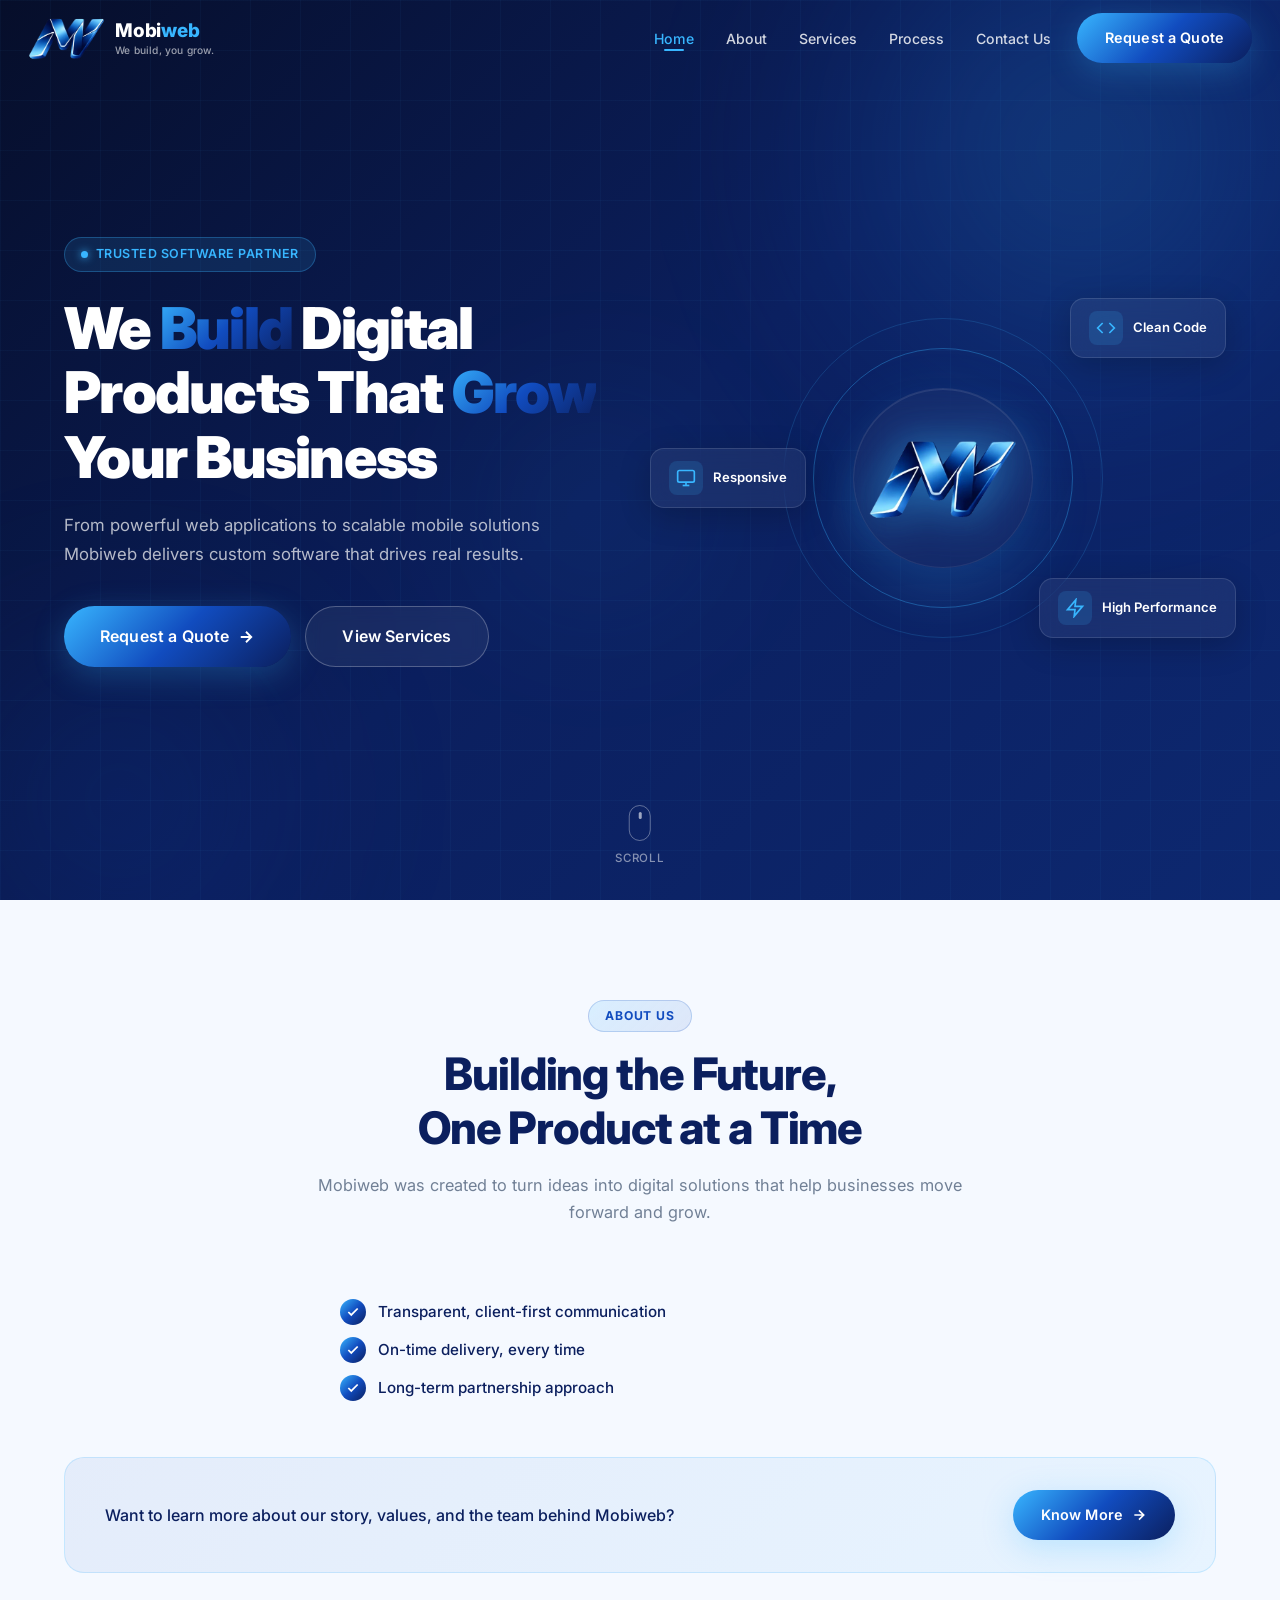
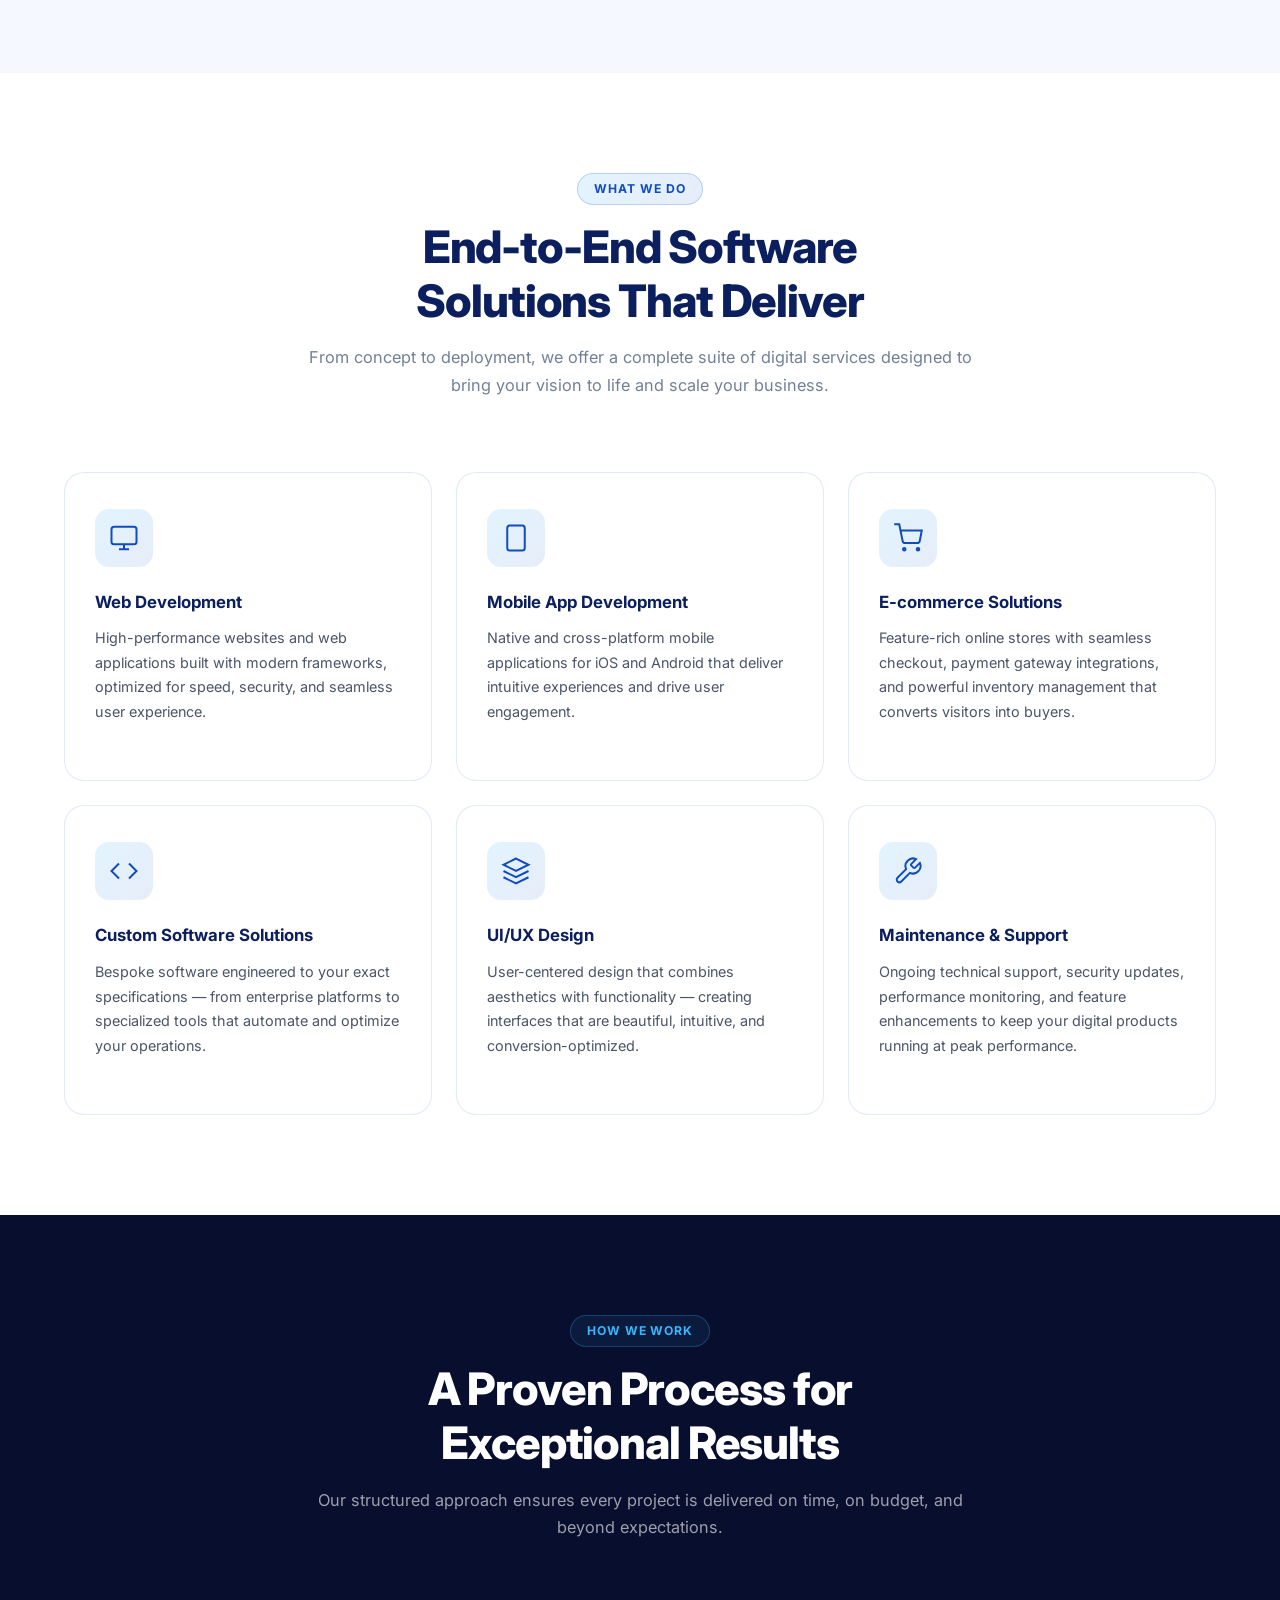
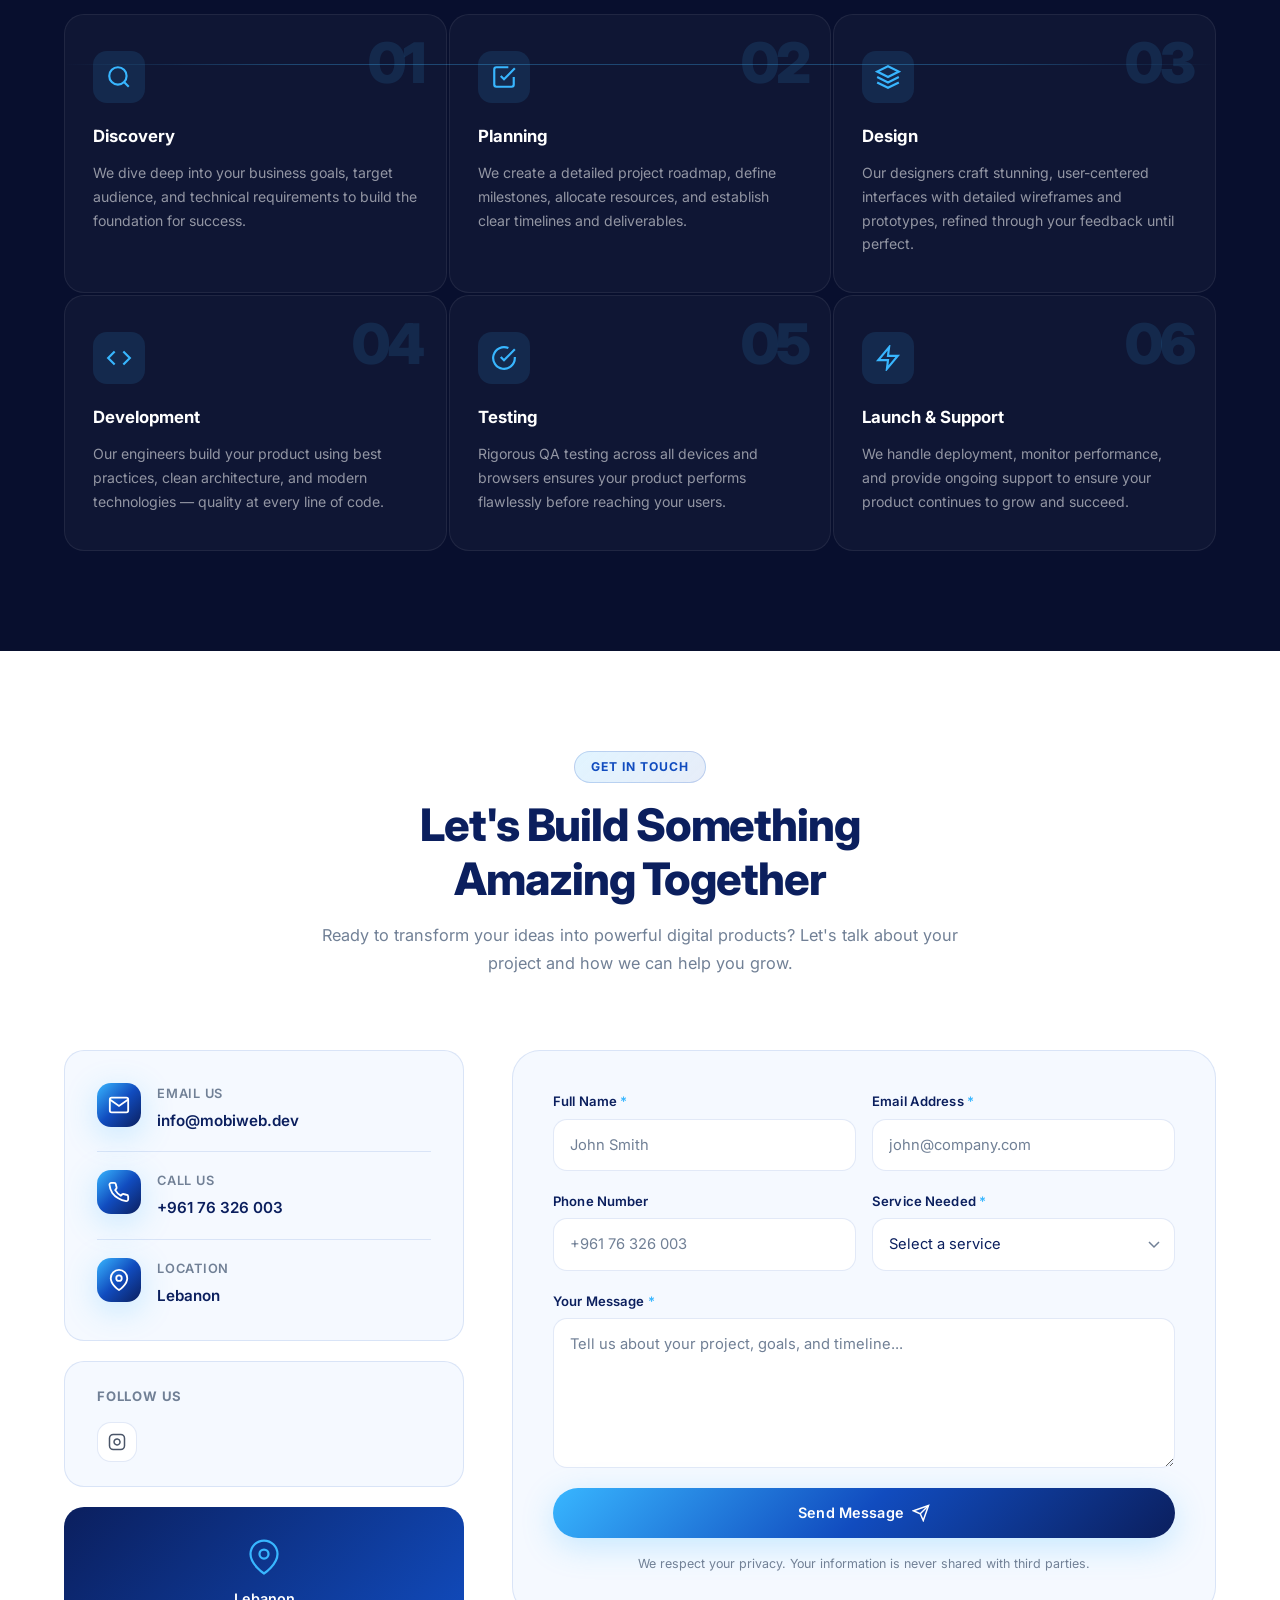
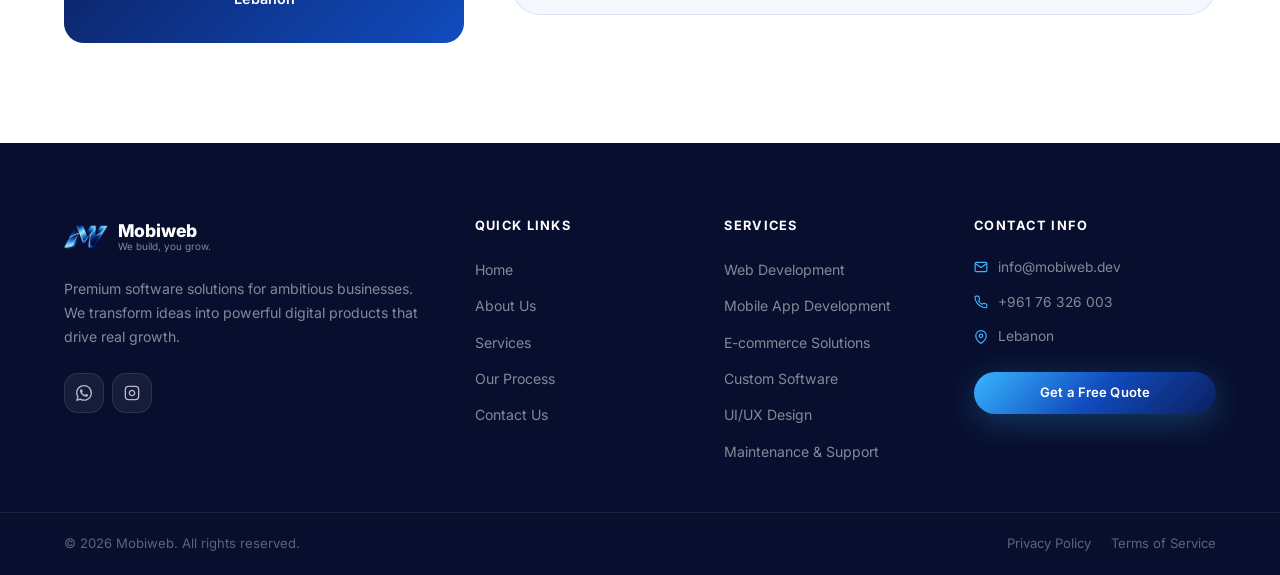
==== commit 2de8a3c5: "commit 3" ====
--- a/index.html
+++ b/index.html
@@ -31,23 +31,22 @@
     "@type": "Organization",
     "name": "Mobiweb",
     "description": "We build, you grow. Premium software company.",
-    "url": "https://mobiweb.com",
+    "url": "https://mobiweb.dev",
     "logo": "https://mobiweb.com/assets/logo.webp",
     "contactPoint": {
       "@type": "ContactPoint",
-      "telephone": "+961-70-000-000",
+      "telephone": "+961-76-326-003",
       "contactType": "customer service",
-      "email": "hello@mobiweb.com"
+      "email": "info@mobiweb.dev"
     },
     "address": {
       "@type": "PostalAddress",
-      "addressLocality": "Beirut",
+      "addressLocality": "Lebanon",
       "addressCountry": "LB"
     },
     "sameAs": [
-      "https://www.linkedin.com/company/mobiweb",
-      "https://www.instagram.com/mobiweb",
-      "https://www.facebook.com/mobiweb"
+      "https://wa.me/96176326003",
+      "https://www.instagram.com/mobiweb"
     ]
   }
   </script>
@@ -84,7 +83,6 @@
         <li><a href="#about"    class="nav-link">About</a></li>
         <li><a href="#services" class="nav-link">Services</a></li>
         <li><a href="#process"  class="nav-link">Process</a></li>
-        <li><a href="#why-us"   class="nav-link">Why Choose Us</a></li>
         <li><a href="#contact"  class="nav-link">Contact Us</a></li>
         <li class="nav-cta-item"><a href="#contact" class="btn btn-primary nav-cta">Request a Quote</a></li>
       </ul>
@@ -117,7 +115,7 @@
         </h1>
 
         <p class="hero-subtitle">
-          From powerful web applications to scalable mobile solutions —<br>
+          From powerful web applications to scalable mobile solutions <br>
           Mobiweb delivers custom software that drives real results.
         </p>
 
@@ -129,22 +127,6 @@
           <a href="#services" class="btn btn-ghost btn-lg">View Services</a>
         </div>
 
-        <div class="hero-stats" role="list" aria-label="Company statistics">
-          <div class="stat" role="listitem">
-            <strong>100+</strong>
-            <span>Projects Delivered</span>
-          </div>
-          <div class="stat-sep" aria-hidden="true"></div>
-          <div class="stat" role="listitem">
-            <strong>50+</strong>
-            <span>Happy Clients</span>
-          </div>
-          <div class="stat-sep" aria-hidden="true"></div>
-          <div class="stat" role="listitem">
-            <strong>5+</strong>
-            <span>Years Experience</span>
-          </div>
-        </div>
       </div>
 
       <!-- Right: Visual -->
@@ -192,58 +174,40 @@
       <header class="section-header reveal">
         <span class="section-badge">About Us</span>
         <h2 id="about-heading" class="section-title">Building the Future,<br>One Product at a Time</h2>
-        <p class="section-subtitle">Mobiweb is a full-service software company dedicated to crafting digital solutions that don't just work — they transform businesses and fuel sustainable growth.</p>
+        <p class="section-subtitle">Mobiweb was created to turn ideas into digital solutions that help businesses move forward and grow.</p>
       </header>
 
-      <div class="about-grid">
-        <div class="about-text reveal">
-          <p>Founded with a passion for technology and a commitment to excellence, Mobiweb has become a trusted partner for businesses seeking to establish and grow their digital presence. We combine cutting-edge technology with strategic thinking to deliver software that scales.</p>
-          <p>Our team of experienced engineers, designers, and strategists work collaboratively to understand your unique challenges and build solutions that are not just functional — but exceptional.</p>
-
-          <ul class="check-list" role="list">
-            <li>
-              <span class="check-icon" aria-hidden="true">
-                <svg width="14" height="14" viewBox="0 0 24 24" fill="none" stroke="currentColor" stroke-width="3"><polyline points="20 6 9 17 4 12"/></svg>
-              </span>
-              Expert full-stack development team
-            </li>
-            <li>
-              <span class="check-icon" aria-hidden="true">
-                <svg width="14" height="14" viewBox="0 0 24 24" fill="none" stroke="currentColor" stroke-width="3"><polyline points="20 6 9 17 4 12"/></svg>
-              </span>
-              Transparent, client-first communication
-            </li>
-            <li>
-              <span class="check-icon" aria-hidden="true">
-                <svg width="14" height="14" viewBox="0 0 24 24" fill="none" stroke="currentColor" stroke-width="3"><polyline points="20 6 9 17 4 12"/></svg>
-              </span>
-              On-time delivery, every time
-            </li>
-            <li>
-              <span class="check-icon" aria-hidden="true">
-                <svg width="14" height="14" viewBox="0 0 24 24" fill="none" stroke="currentColor" stroke-width="3"><polyline points="20 6 9 17 4 12"/></svg>
-              </span>
-              Long-term partnership approach
-            </li>
-          </ul>
-        </div>
-
-        <div class="about-cards reveal">
-          <div class="mv-card mv-mission">
-            <div class="mv-icon" aria-hidden="true">
-              <svg width="28" height="28" viewBox="0 0 24 24" fill="none" stroke="currentColor" stroke-width="2"><circle cx="12" cy="12" r="10"/><circle cx="12" cy="12" r="3"/><line x1="12" y1="2" x2="12" y2="5"/><line x1="12" y1="19" x2="12" y2="22"/><line x1="2" y1="12" x2="5" y2="12"/><line x1="19" y1="12" x2="22" y2="12"/></svg>
-            </div>
-            <h3>Our Mission</h3>
-            <p>To empower businesses of all sizes with custom-built, high-performance digital solutions that drive meaningful growth and competitive advantage in a rapidly evolving landscape.</p>
-          </div>
-          <div class="mv-card mv-vision">
-            <div class="mv-icon" aria-hidden="true">
-              <svg width="28" height="28" viewBox="0 0 24 24" fill="none" stroke="currentColor" stroke-width="2"><path d="M1 12s4-8 11-8 11 8 11 8-4 8-11 8-11-8-11-8z"/><circle cx="12" cy="12" r="3"/></svg>
-            </div>
-            <h3>Our Vision</h3>
-            <p>To be the leading software partner that businesses turn to first — renowned for quality, reliability, and a relentless commitment to our clients' success through innovative technology.</p>
-          </div>
-        </div>
+      <div class="about-simple reveal">
+        <ul class="check-list" role="list">
+          
+          <li>
+            <span class="check-icon" aria-hidden="true">
+              <svg width="14" height="14" viewBox="0 0 24 24" fill="none" stroke="currentColor" stroke-width="3"><polyline points="20 6 9 17 4 12"/></svg>
+            </span>
+            Transparent, client-first communication
+          </li>
+          <li>
+            <span class="check-icon" aria-hidden="true">
+              <svg width="14" height="14" viewBox="0 0 24 24" fill="none" stroke="currentColor" stroke-width="3"><polyline points="20 6 9 17 4 12"/></svg>
+            </span>
+            On-time delivery, every time
+          </li>
+          <li>
+            <span class="check-icon" aria-hidden="true">
+              <svg width="14" height="14" viewBox="0 0 24 24" fill="none" stroke="currentColor" stroke-width="3"><polyline points="20 6 9 17 4 12"/></svg>
+            </span>
+            Long-term partnership approach
+          </li>
+        </ul>
+      </div>
+
+      <!-- Know More CTA -->
+      <div class="about-cta-strip reveal">
+        <p>Want to learn more about our story, values, and the team behind Mobiweb?</p>
+        <a href="about.html" class="btn btn-primary">
+          Know More
+          <svg width="16" height="16" viewBox="0 0 24 24" fill="none" stroke="currentColor" stroke-width="2.5" aria-hidden="true"><path d="M5 12h14M12 5l7 7-7 7"/></svg>
+        </a>
       </div>
     </div>
   </section>
@@ -264,8 +228,6 @@
           </div>
           <h3>Web Development</h3>
           <p>High-performance websites and web applications built with modern frameworks, optimized for speed, security, and seamless user experience.</p>
-          <div class="sc-tags"><span>React</span><span>Node.js</span><span>Next.js</span></div>
-          <a href="services.html#web-development" class="sc-link">Learn More <svg width="14" height="14" viewBox="0 0 24 24" fill="none" stroke="currentColor" stroke-width="2.5" aria-hidden="true"><path d="M5 12h14M12 5l7 7-7 7"/></svg></a>
         </article>
 
         <article class="service-card reveal" aria-label="Mobile App Development">
@@ -274,8 +236,6 @@
           </div>
           <h3>Mobile App Development</h3>
           <p>Native and cross-platform mobile applications for iOS and Android that deliver intuitive experiences and drive user engagement.</p>
-          <div class="sc-tags"><span>React Native</span><span>Flutter</span><span>iOS &amp; Android</span></div>
-          <a href="services.html#mobile-app" class="sc-link">Learn More <svg width="14" height="14" viewBox="0 0 24 24" fill="none" stroke="currentColor" stroke-width="2.5" aria-hidden="true"><path d="M5 12h14M12 5l7 7-7 7"/></svg></a>
         </article>
 
         <article class="service-card reveal" aria-label="E-commerce Solutions">
@@ -284,8 +244,6 @@
           </div>
           <h3>E-commerce Solutions</h3>
           <p>Feature-rich online stores with seamless checkout, payment gateway integrations, and powerful inventory management that converts visitors into buyers.</p>
-          <div class="sc-tags"><span>Shopify</span><span>WooCommerce</span><span>Custom</span></div>
-          <a href="services.html#ecommerce" class="sc-link">Learn More <svg width="14" height="14" viewBox="0 0 24 24" fill="none" stroke="currentColor" stroke-width="2.5" aria-hidden="true"><path d="M5 12h14M12 5l7 7-7 7"/></svg></a>
         </article>
 
         <article class="service-card reveal" aria-label="Custom Software Solutions">
@@ -294,8 +252,6 @@
           </div>
           <h3>Custom Software Solutions</h3>
           <p>Bespoke software engineered to your exact specifications — from enterprise platforms to specialized tools that automate and optimize your operations.</p>
-          <div class="sc-tags"><span>Enterprise</span><span>SaaS</span><span>API</span></div>
-          <a href="services.html#custom-software" class="sc-link">Learn More <svg width="14" height="14" viewBox="0 0 24 24" fill="none" stroke="currentColor" stroke-width="2.5" aria-hidden="true"><path d="M5 12h14M12 5l7 7-7 7"/></svg></a>
         </article>
 
         <article class="service-card reveal" aria-label="UI/UX Design">
@@ -304,8 +260,6 @@
           </div>
           <h3>UI/UX Design</h3>
           <p>User-centered design that combines aesthetics with functionality — creating interfaces that are beautiful, intuitive, and conversion-optimized.</p>
-          <div class="sc-tags"><span>Figma</span><span>Prototyping</span><span>User Research</span></div>
-          <a href="services.html#ui-ux" class="sc-link">Learn More <svg width="14" height="14" viewBox="0 0 24 24" fill="none" stroke="currentColor" stroke-width="2.5" aria-hidden="true"><path d="M5 12h14M12 5l7 7-7 7"/></svg></a>
         </article>
 
         <article class="service-card reveal" aria-label="Website Maintenance and Support">
@@ -314,8 +268,6 @@
           </div>
           <h3>Maintenance &amp; Support</h3>
           <p>Ongoing technical support, security updates, performance monitoring, and feature enhancements to keep your digital products running at peak performance.</p>
-          <div class="sc-tags"><span>24/7 Support</span><span>Updates</span><span>Security</span></div>
-          <a href="services.html#maintenance" class="sc-link">Learn More <svg width="14" height="14" viewBox="0 0 24 24" fill="none" stroke="currentColor" stroke-width="2.5" aria-hidden="true"><path d="M5 12h14M12 5l7 7-7 7"/></svg></a>
         </article>
       </div>
     </div>
@@ -395,76 +347,6 @@
     </div>
   </section>
 
-  <!-- ===== WHY CHOOSE US ===== -->
-  <section id="why-us" class="section why-section" aria-labelledby="why-heading">
-    <div class="container">
-      <header class="section-header reveal">
-        <span class="section-badge">Why Mobiweb</span>
-        <h2 id="why-heading" class="section-title">The Mobiweb Advantage</h2>
-        <p class="section-subtitle">We don't just build software. We build partnerships. Here's what sets us apart from the rest.</p>
-      </header>
-
-      <div class="why-grid">
-        <div class="why-card reveal">
-          <div class="wc-icon" aria-hidden="true">
-            <svg width="26" height="26" viewBox="0 0 24 24" fill="none" stroke="currentColor" stroke-width="2"><polyline points="16 18 22 12 16 6"/><polyline points="8 6 2 12 8 18"/></svg>
-          </div>
-          <h3>Custom-Built Solutions</h3>
-          <p>Every project is built from scratch, tailored to your unique business needs — no generic templates, no cookie-cutter code.</p>
-        </div>
-        <div class="why-card reveal">
-          <div class="wc-icon" aria-hidden="true">
-            <svg width="26" height="26" viewBox="0 0 24 24" fill="none" stroke="currentColor" stroke-width="2"><path d="M13 2L3 14h9l-1 8 10-12h-9l1-8z"/></svg>
-          </div>
-          <h3>Performance-Focused</h3>
-          <p>We optimize every aspect of your product — from load times to database queries — ensuring lightning-fast user experiences.</p>
-        </div>
-        <div class="why-card reveal">
-          <div class="wc-icon" aria-hidden="true">
-            <svg width="26" height="26" viewBox="0 0 24 24" fill="none" stroke="currentColor" stroke-width="2"><rect x="2" y="3" width="20" height="14" rx="2"/><line x1="8" y1="21" x2="16" y2="21"/><line x1="12" y1="17" x2="12" y2="21"/></svg>
-          </div>
-          <h3>Responsive Design</h3>
-          <p>Your product looks and works perfectly on every device — from the smallest phone to the largest desktop monitor.</p>
-        </div>
-        <div class="why-card reveal">
-          <div class="wc-icon" aria-hidden="true">
-            <svg width="26" height="26" viewBox="0 0 24 24" fill="none" stroke="currentColor" stroke-width="2"><line x1="12" y1="2" x2="12" y2="22"/><path d="M17 5H9.5a3.5 3.5 0 0 0 0 7h5a3.5 3.5 0 0 1 0 7H6"/></svg>
-          </div>
-          <h3>Scalable Architecture</h3>
-          <p>We build with growth in mind. Our architecture scales effortlessly as your user base and business demands expand.</p>
-        </div>
-        <div class="why-card reveal">
-          <div class="wc-icon" aria-hidden="true">
-            <svg width="26" height="26" viewBox="0 0 24 24" fill="none" stroke="currentColor" stroke-width="2"><circle cx="11" cy="11" r="8"/><line x1="21" y1="21" x2="16.65" y2="16.65"/></svg>
-          </div>
-          <h3>SEO-Friendly</h3>
-          <p>Built with search engines in mind from day one — clean code, semantic markup, and optimized performance that ranks.</p>
-        </div>
-        <div class="why-card reveal">
-          <div class="wc-icon" aria-hidden="true">
-            <svg width="26" height="26" viewBox="0 0 24 24" fill="none" stroke="currentColor" stroke-width="2"><path d="M14.7 6.3a1 1 0 0 0 0 1.4l1.6 1.6a1 1 0 0 0 1.4 0l3.77-3.77a6 6 0 0 1-7.94 7.94l-6.91 6.91a2.12 2.12 0 0 1-3-3l6.91-6.91a6 6 0 0 1 7.94-7.94l-3.76 3.76z"/></svg>
-          </div>
-          <h3>Ongoing Support</h3>
-          <p>Our relationship doesn't end at launch. We provide continuous maintenance, updates, and support to keep your product thriving.</p>
-        </div>
-        <div class="why-card reveal">
-          <div class="wc-icon" aria-hidden="true">
-            <svg width="26" height="26" viewBox="0 0 24 24" fill="none" stroke="currentColor" stroke-width="2"><polyline points="9 11 12 14 22 4"/><path d="M21 12v7a2 2 0 0 1-2 2H5a2 2 0 0 1-2-2V5a2 2 0 0 1 2-2h11"/></svg>
-          </div>
-          <h3>Clean Code</h3>
-          <p>Maintainable, well-documented, industry-standard code that your team can understand, extend, and build upon with confidence.</p>
-        </div>
-        <div class="why-card reveal">
-          <div class="wc-icon" aria-hidden="true">
-            <svg width="26" height="26" viewBox="0 0 24 24" fill="none" stroke="currentColor" stroke-width="2"><path d="M17 21v-2a4 4 0 0 0-4-4H5a4 4 0 0 0-4 4v2"/><circle cx="9" cy="7" r="4"/><path d="M23 21v-2a4 4 0 0 0-3-3.87"/><path d="M16 3.13a4 4 0 0 1 0 7.75"/></svg>
-          </div>
-          <h3>Client-Focused</h3>
-          <p>Your goals are our goals. We maintain clear, open communication throughout every project stage to ensure alignment and satisfaction.</p>
-        </div>
-      </div>
-    </div>
-  </section>
-
   <!-- ===== CONTACT ===== -->
   <section id="contact" class="section contact-section" aria-labelledby="contact-heading">
     <div class="container">
@@ -484,7 +366,7 @@
               </div>
               <div>
                 <h4>Email Us</h4>
-                <a href="mailto:hello@mobiweb.com">hello@mobiweb.com</a>
+                <a href="mailto:info@mobiweb.dev">info@mobiweb.dev</a>
               </div>
             </div>
             <div class="ci-item">
@@ -493,7 +375,7 @@
               </div>
               <div>
                 <h4>Call Us</h4>
-                <a href="tel:+96170000000">+961 70 000 000</a>
+                <a href="tel:+96176326003">+961 76 326 003</a>
               </div>
             </div>
             <div class="ci-item">
@@ -502,7 +384,7 @@
               </div>
               <div>
                 <h4>Location</h4>
-                <span>Beirut, Lebanon</span>
+                <span>Lebanon</span>
               </div>
             </div>
           </div>
@@ -510,26 +392,17 @@
           <div class="contact-social-wrap">
             <h4>Follow Us</h4>
             <div class="social-row">
-              <a href="#" class="soc-btn" aria-label="LinkedIn">
-                <svg width="18" height="18" viewBox="0 0 24 24" fill="currentColor" aria-hidden="true"><path d="M16 8a6 6 0 0 1 6 6v7h-4v-7a2 2 0 0 0-2-2 2 2 0 0 0-2 2v7h-4v-7a6 6 0 0 1 6-6z"/><rect x="2" y="9" width="4" height="12"/><circle cx="4" cy="4" r="2"/></svg>
-              </a>
-              <a href="#" class="soc-btn" aria-label="Instagram">
+              <a href="https://www.instagram.com/mobiweb" class="soc-btn" aria-label="Instagram" target="_blank" rel="noopener noreferrer">
                 <svg width="18" height="18" viewBox="0 0 24 24" fill="none" stroke="currentColor" stroke-width="2" aria-hidden="true"><rect x="2" y="2" width="20" height="20" rx="5"/><path d="M16 11.37A4 4 0 1 1 12.63 8 4 4 0 0 1 16 11.37z"/><line x1="17.5" y1="6.5" x2="17.51" y2="6.5"/></svg>
               </a>
-              <a href="#" class="soc-btn" aria-label="Facebook">
-                <svg width="18" height="18" viewBox="0 0 24 24" fill="currentColor" aria-hidden="true"><path d="M18 2h-3a5 5 0 0 0-5 5v3H7v4h3v8h4v-8h3l1-4h-4V7a1 1 0 0 1 1-1h3z"/></svg>
-              </a>
-              <a href="#" class="soc-btn" aria-label="Twitter/X">
-                <svg width="18" height="18" viewBox="0 0 24 24" fill="currentColor" aria-hidden="true"><path d="M23 3a10.9 10.9 0 0 1-3.14 1.53 4.48 4.48 0 0 0-7.86 3v1A10.66 10.66 0 0 1 3 4s-4 9 5 13a11.64 11.64 0 0 1-7 2c9 5 20 0 20-11.5a4.5 4.5 0 0 0-.08-.83A7.72 7.72 0 0 0 23 3z"/></svg>
-              </a>
-            </div>
-          </div>
-
-          <div class="map-block" aria-label="Mobiweb office location — Beirut, Lebanon">
+            </div>
+          </div>
+
+          <div class="map-block" aria-label="Mobiweb office location — Lebanon">
             <div class="map-pin-anim" aria-hidden="true">
               <svg width="36" height="36" viewBox="0 0 24 24" fill="none" stroke="#38B6FF" stroke-width="1.5"><path d="M21 10c0 7-9 13-9 13s-9-6-9-13a9 9 0 0 1 18 0z"/><circle cx="12" cy="10" r="3"/></svg>
             </div>
-            <span>Beirut, Lebanon</span>
+            <span>Lebanon</span>
           </div>
         </div>
 
@@ -549,7 +422,7 @@
             <div class="form-row">
               <div class="form-group">
                 <label for="cf-phone">Phone Number</label>
-                <input type="tel" id="cf-phone" name="phone" placeholder="+961 70 000 000" autocomplete="tel" />
+                <input type="tel" id="cf-phone" name="phone" placeholder="+961 76 326 003" autocomplete="tel" />
               </div>
               <div class="form-group">
                 <label for="cf-service">Service Needed <span aria-hidden="true">*</span></label>
@@ -604,10 +477,8 @@
             </a>
             <p>Premium software solutions for ambitious businesses. We transform ideas into powerful digital products that drive real growth.</p>
             <div class="footer-social">
-              <a href="#" class="soc-btn" aria-label="LinkedIn"><svg width="16" height="16" viewBox="0 0 24 24" fill="currentColor" aria-hidden="true"><path d="M16 8a6 6 0 0 1 6 6v7h-4v-7a2 2 0 0 0-2-2 2 2 0 0 0-2 2v7h-4v-7a6 6 0 0 1 6-6z"/><rect x="2" y="9" width="4" height="12"/><circle cx="4" cy="4" r="2"/></svg></a>
-              <a href="#" class="soc-btn" aria-label="Instagram"><svg width="16" height="16" viewBox="0 0 24 24" fill="none" stroke="currentColor" stroke-width="2" aria-hidden="true"><rect x="2" y="2" width="20" height="20" rx="5"/><path d="M16 11.37A4 4 0 1 1 12.63 8 4 4 0 0 1 16 11.37z"/><line x1="17.5" y1="6.5" x2="17.51" y2="6.5"/></svg></a>
-              <a href="#" class="soc-btn" aria-label="Facebook"><svg width="16" height="16" viewBox="0 0 24 24" fill="currentColor" aria-hidden="true"><path d="M18 2h-3a5 5 0 0 0-5 5v3H7v4h3v8h4v-8h3l1-4h-4V7a1 1 0 0 1 1-1h3z"/></svg></a>
-              <a href="#" class="soc-btn" aria-label="Twitter/X"><svg width="16" height="16" viewBox="0 0 24 24" fill="currentColor" aria-hidden="true"><path d="M23 3a10.9 10.9 0 0 1-3.14 1.53 4.48 4.48 0 0 0-7.86 3v1A10.66 10.66 0 0 1 3 4s-4 9 5 13a11.64 11.64 0 0 1-7 2c9 5 20 0 20-11.5a4.5 4.5 0 0 0-.08-.83A7.72 7.72 0 0 0 23 3z"/></svg></a>
+              <a href="https://wa.me/96176326003" class="soc-btn" aria-label="WhatsApp" target="_blank" rel="noopener noreferrer"><svg width="16" height="16" viewBox="0 0 24 24" fill="currentColor" aria-hidden="true"><path d="M17.472 14.382c-.297-.149-1.758-.867-2.03-.967-.273-.099-.471-.148-.67.15-.197.297-.767.966-.94 1.164-.173.199-.347.223-.644.075-.297-.15-1.255-.463-2.39-1.475-.883-.788-1.48-1.761-1.653-2.059-.173-.297-.018-.458.13-.606.134-.133.298-.347.446-.52.149-.174.198-.298.298-.497.099-.198.05-.371-.025-.52-.075-.149-.669-1.612-.916-2.207-.242-.579-.487-.5-.669-.51-.173-.008-.371-.01-.57-.01-.198 0-.52.074-.792.372-.272.297-1.04 1.016-1.04 2.479 0 1.462 1.065 2.875 1.213 3.074.149.198 2.096 3.2 5.077 4.487.709.306 1.262.489 1.694.625.712.227 1.36.195 1.871.118.571-.085 1.758-.719 2.006-1.413.248-.694.248-1.289.173-1.413-.074-.124-.272-.198-.57-.347m-5.421 7.403h-.004a9.87 9.87 0 01-5.031-1.378l-.361-.214-3.741.982.998-3.648-.235-.374a9.86 9.86 0 01-1.51-5.26c.001-5.45 4.436-9.884 9.888-9.884 2.64 0 5.122 1.03 6.988 2.898a9.825 9.825 0 012.893 6.994c-.003 5.45-4.437 9.884-9.885 9.884m8.413-18.297A11.815 11.815 0 0012.05 0C5.495 0 .16 5.335.157 11.892c0 2.096.547 4.142 1.588 5.945L.057 24l6.305-1.654a11.882 11.882 0 005.683 1.448h.005c6.554 0 11.89-5.335 11.893-11.893a11.821 11.821 0 00-3.48-8.413z"/></svg></a>
+              <a href="https://www.instagram.com/mobiweb" class="soc-btn" aria-label="Instagram" target="_blank" rel="noopener noreferrer"><svg width="16" height="16" viewBox="0 0 24 24" fill="none" stroke="currentColor" stroke-width="2" aria-hidden="true"><rect x="2" y="2" width="20" height="20" rx="5"/><path d="M16 11.37A4 4 0 1 1 12.63 8 4 4 0 0 1 16 11.37z"/><line x1="17.5" y1="6.5" x2="17.51" y2="6.5"/></svg></a>
             </div>
           </div>
 
@@ -616,10 +487,9 @@
             <h4>Quick Links</h4>
             <ul>
               <li><a href="#home">Home</a></li>
-              <li><a href="#about">About Us</a></li>
+              <li><a href="about.html">About Us</a></li>
               <li><a href="#services">Services</a></li>
               <li><a href="#process">Our Process</a></li>
-              <li><a href="#why-us">Why Choose Us</a></li>
               <li><a href="#contact">Contact Us</a></li>
             </ul>
           </nav>
@@ -628,12 +498,12 @@
           <nav class="footer-col" aria-label="Services">
             <h4>Services</h4>
             <ul>
-              <li><a href="services.html#web-development">Web Development</a></li>
-              <li><a href="services.html#mobile-app">Mobile App Development</a></li>
-              <li><a href="services.html#ecommerce">E-commerce Solutions</a></li>
-              <li><a href="services.html#custom-software">Custom Software</a></li>
-              <li><a href="services.html#ui-ux">UI/UX Design</a></li>
-              <li><a href="services.html#maintenance">Maintenance &amp; Support</a></li>
+              <li><a href="#services">Web Development</a></li>
+              <li><a href="#services">Mobile App Development</a></li>
+              <li><a href="#services">E-commerce Solutions</a></li>
+              <li><a href="#services">Custom Software</a></li>
+              <li><a href="#services">UI/UX Design</a></li>
+              <li><a href="#services">Maintenance &amp; Support</a></li>
             </ul>
           </nav>
 
@@ -643,15 +513,15 @@
             <div class="footer-contact-list">
               <div class="fci">
                 <svg width="14" height="14" viewBox="0 0 24 24" fill="none" stroke="currentColor" stroke-width="2" aria-hidden="true"><path d="M4 4h16c1.1 0 2 .9 2 2v12c0 1.1-.9 2-2 2H4c-1.1 0-2-.9-2-2V6c0-1.1.9-2 2-2z"/><polyline points="22,6 12,13 2,6"/></svg>
-                <a href="mailto:hello@mobiweb.com">hello@mobiweb.com</a>
+                <a href="mailto:info@mobiweb.dev">info@mobiweb.dev</a>
               </div>
               <div class="fci">
                 <svg width="14" height="14" viewBox="0 0 24 24" fill="none" stroke="currentColor" stroke-width="2" aria-hidden="true"><path d="M22 16.92v3a2 2 0 0 1-2.18 2 19.79 19.79 0 0 1-8.63-3.07A19.5 19.5 0 0 1 4.69 13a19.79 19.79 0 0 1-3.07-8.67A2 2 0 0 1 3.6 2h3a2 2 0 0 1 2 1.72c.127.96.361 1.903.7 2.81a2 2 0 0 1-.45 2.11L7.91 9.91a16 16 0 0 0 6.09 6.09l1.27-1.27a2 2 0 0 1 2.11-.45c.907.339 1.85.573 2.81.7A2 2 0 0 1 22 16.92z"/></svg>
-                <a href="tel:+96170000000">+961 70 000 000</a>
+                <a href="tel:+96176326003">+961 76 326 003</a>
               </div>
               <div class="fci">
                 <svg width="14" height="14" viewBox="0 0 24 24" fill="none" stroke="currentColor" stroke-width="2" aria-hidden="true"><path d="M21 10c0 7-9 13-9 13s-9-6-9-13a9 9 0 0 1 18 0z"/><circle cx="12" cy="10" r="3"/></svg>
-                <span>Beirut, Lebanon</span>
+                <span>Lebanon</span>
               </div>
             </div>
             <a href="#contact" class="btn btn-primary btn-sm footer-cta-btn">Get a Free Quote</a>
@@ -664,8 +534,8 @@
       <div class="container">
         <p>&copy; <span id="currentYear"></span> Mobiweb. All rights reserved.</p>
         <div class="footer-legal">
-          <a href="#">Privacy Policy</a>
-          <a href="#">Terms of Service</a>
+          <a href="privacy-policy.html">Privacy Policy</a>
+          <a href="terms-of-service.html">Terms of Service</a>
         </div>
       </div>
     </div>
--- a/style.css
+++ b/style.css
@@ -272,9 +272,10 @@
   backdrop-filter: blur(4px);
   z-index: 998;
   opacity: 0;
+  pointer-events: none;
   transition: opacity var(--transition);
 }
-.nav-overlay.active { opacity: 1; }
+.nav-overlay.active { opacity: 1; pointer-events: auto; }
 
 /* ============================================================
    HERO
@@ -297,6 +298,7 @@
   border-radius: 50%;
   filter: blur(80px);
   opacity: 0.5;
+  pointer-events: none;
 }
 .orb-1 {
   width: 600px; height: 600px;
@@ -323,6 +325,7 @@
     linear-gradient(rgba(56,182,255,.04) 1px, transparent 1px),
     linear-gradient(90deg, rgba(56,182,255,.04) 1px, transparent 1px);
   background-size: 50px 50px;
+  pointer-events: none;
 }
 
 @keyframes float1 {
@@ -692,6 +695,35 @@
   font-size: 0.93rem;
   color: var(--text-body);
   line-height: 1.7;
+}
+
+/* About — simplified single-column layout */
+.about-simple {
+  max-width: 600px;
+  margin: 0 auto;
+}
+
+/* About — Know More CTA strip */
+.about-cta-strip {
+  margin-top: 56px;
+  background: linear-gradient(135deg, rgba(17,76,191,.07) 0%, rgba(56,182,255,.07) 100%);
+  border: 1.5px solid rgba(56,182,255,.2);
+  border-radius: var(--radius-lg);
+  padding: 32px 40px;
+  display: flex;
+  align-items: center;
+  justify-content: space-between;
+  gap: 24px;
+  flex-wrap: wrap;
+}
+.about-cta-strip p {
+  font-size: 1rem;
+  font-weight: 500;
+  color: var(--text-primary);
+  margin: 0;
+}
+@media (max-width: 600px) {
+  .about-cta-strip { flex-direction: column; align-items: flex-start; padding: 24px 20px; }
 }
 
 /* ============================================================
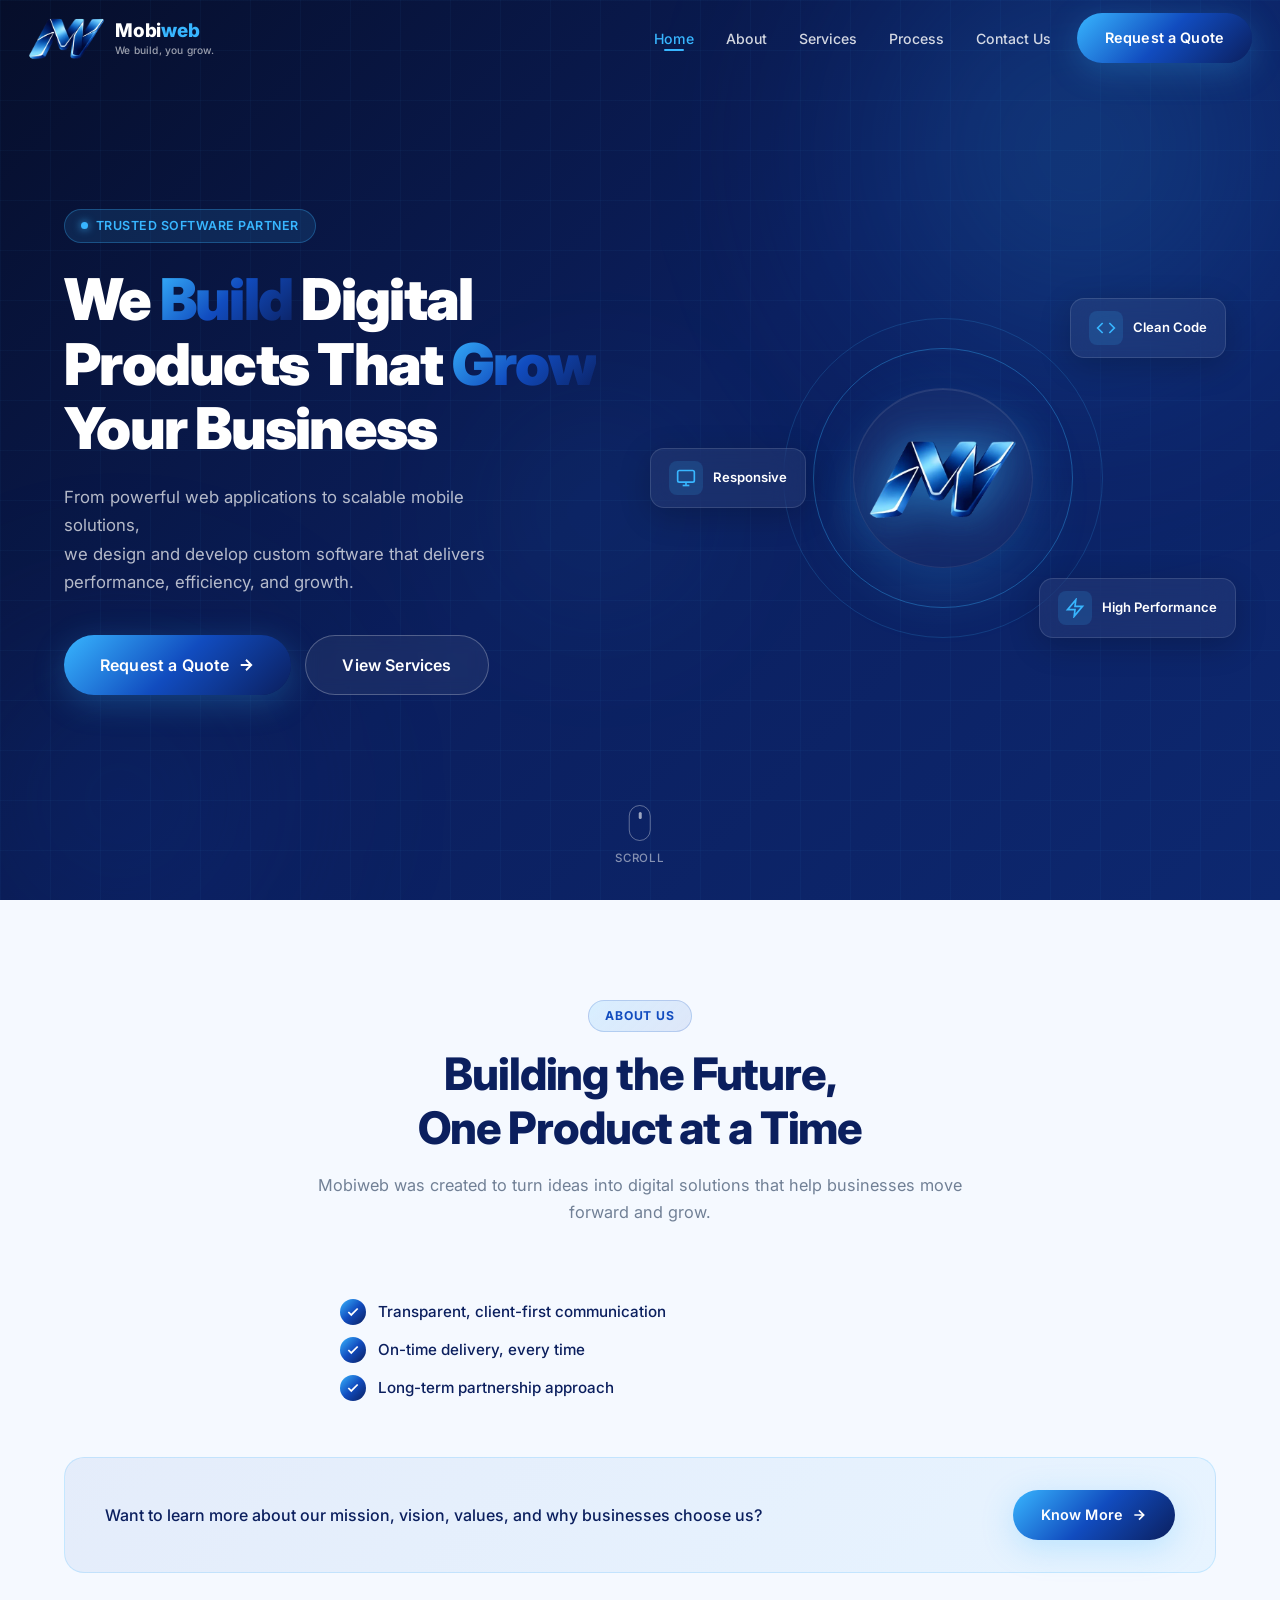
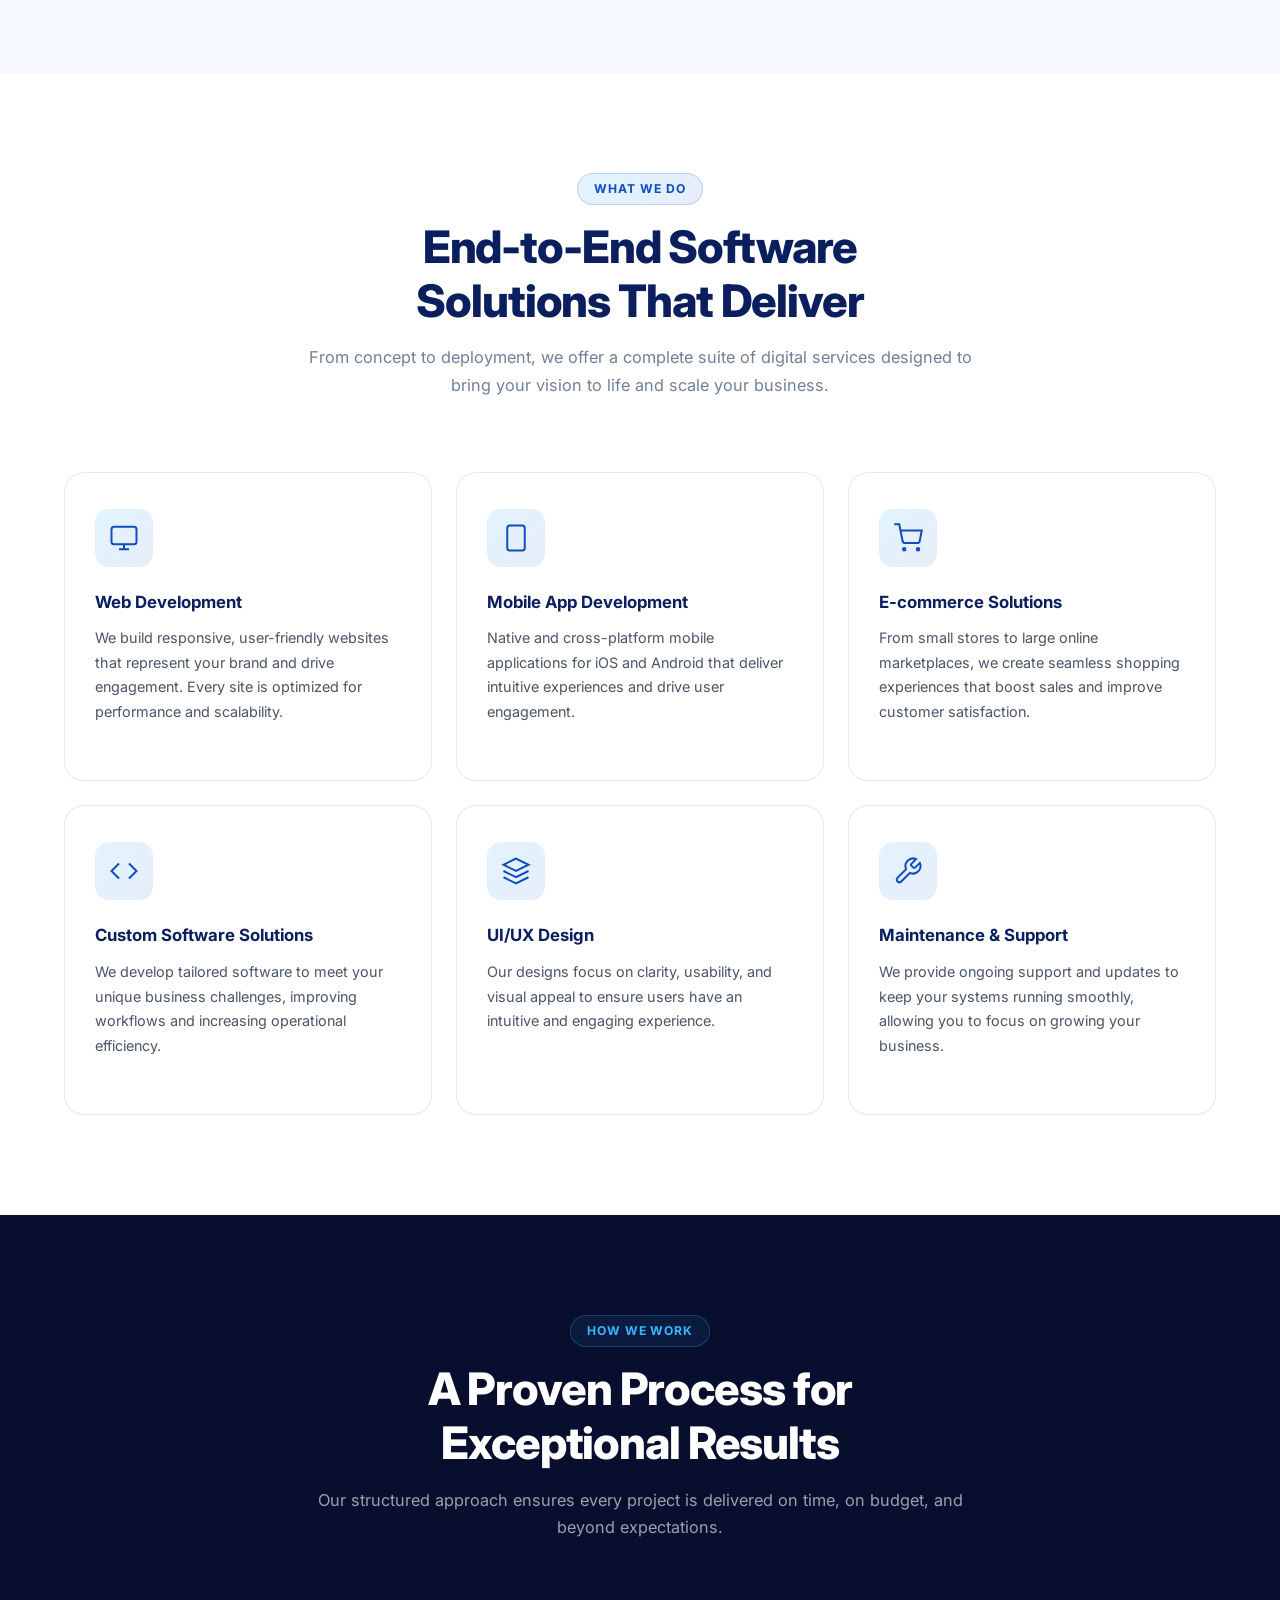
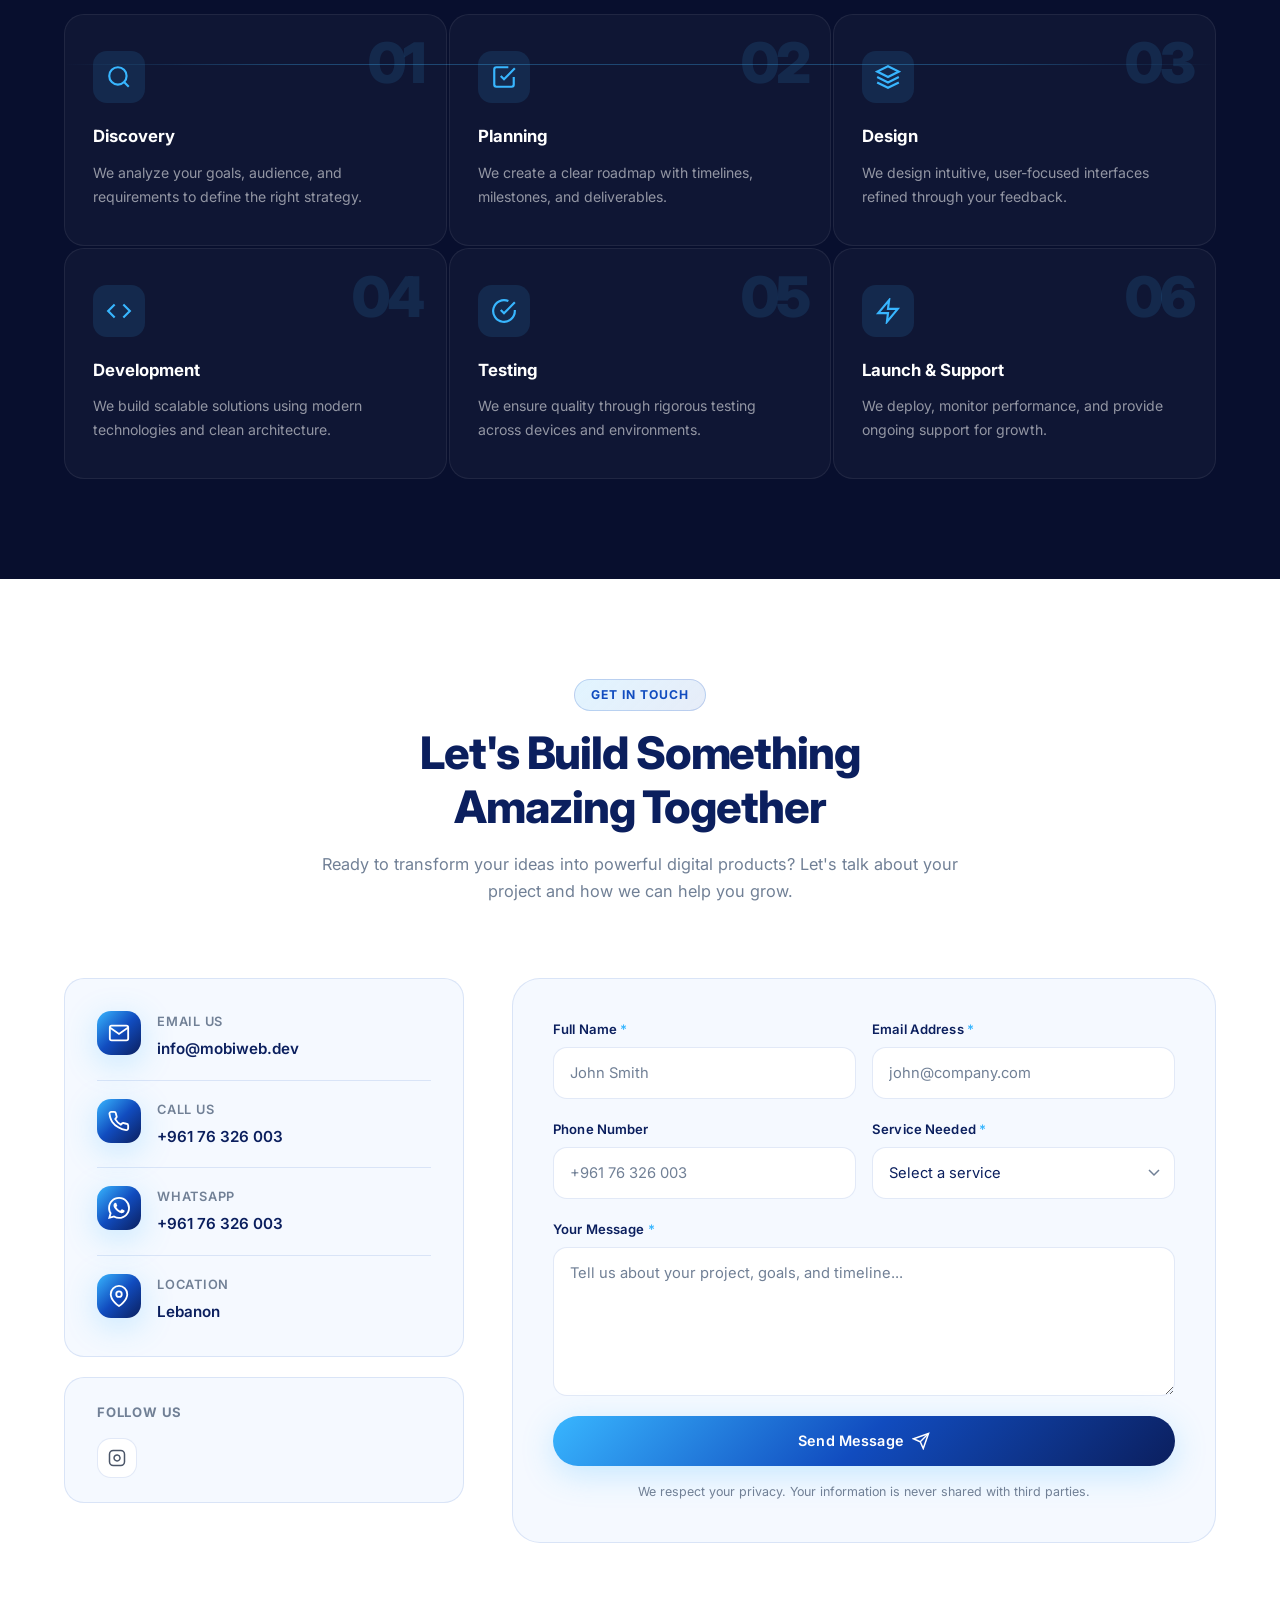
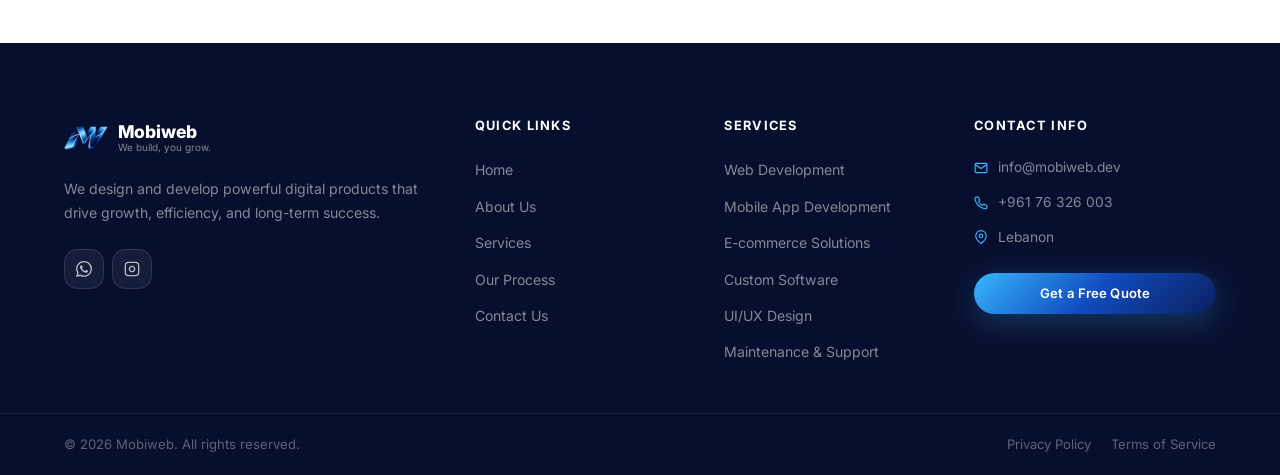
==== commit 18a9180d: "commit 4" ====
--- a/index.html
+++ b/index.html
@@ -46,12 +46,13 @@
     },
     "sameAs": [
       "https://wa.me/96176326003",
-      "https://www.instagram.com/mobiweb"
+      "https://www.instagram.com/mobiweb.dev?igsh=MTlpNDk3N3h0a2Myeg==.dev?igsh=MTlpNDk3N3h0a2Myeg=="
     ]
   }
   </script>
 
   <title>Mobiweb — We build, you grow.</title>
+  <link rel="icon" type="image/webp" href="logo.webp" />
   <link rel="stylesheet" href="style.css" />
   <link rel="preconnect" href="https://fonts.googleapis.com" />
   <link rel="preconnect" href="https://fonts.gstatic.com" crossorigin />
@@ -115,8 +116,8 @@
         </h1>
 
         <p class="hero-subtitle">
-          From powerful web applications to scalable mobile solutions <br>
-          Mobiweb delivers custom software that drives real results.
+          From powerful web applications to scalable mobile solutions, <br>
+          we design and develop custom software that delivers performance, efficiency, and growth.
         </p>
 
         <div class="hero-actions">
@@ -203,7 +204,7 @@
 
       <!-- Know More CTA -->
       <div class="about-cta-strip reveal">
-        <p>Want to learn more about our story, values, and the team behind Mobiweb?</p>
+        <p>Want to learn more about our mission, vision, values, and why businesses choose us?</p>
         <a href="about.html" class="btn btn-primary">
           Know More
           <svg width="16" height="16" viewBox="0 0 24 24" fill="none" stroke="currentColor" stroke-width="2.5" aria-hidden="true"><path d="M5 12h14M12 5l7 7-7 7"/></svg>
@@ -227,7 +228,7 @@
             <svg width="30" height="30" viewBox="0 0 24 24" fill="none" stroke="currentColor" stroke-width="1.6"><rect x="2" y="3" width="20" height="14" rx="2"/><line x1="8" y1="21" x2="16" y2="21"/><line x1="12" y1="17" x2="12" y2="21"/></svg>
           </div>
           <h3>Web Development</h3>
-          <p>High-performance websites and web applications built with modern frameworks, optimized for speed, security, and seamless user experience.</p>
+          <p>We build responsive, user-friendly websites that represent your brand and drive engagement. Every site is optimized for performance and scalability.</p>
         </article>
 
         <article class="service-card reveal" aria-label="Mobile App Development">
@@ -243,7 +244,7 @@
             <svg width="30" height="30" viewBox="0 0 24 24" fill="none" stroke="currentColor" stroke-width="1.6"><circle cx="9" cy="21" r="1"/><circle cx="20" cy="21" r="1"/><path d="M1 1h4l2.68 13.39a2 2 0 0 0 2 1.61h9.72a2 2 0 0 0 2-1.61L23 6H6"/></svg>
           </div>
           <h3>E-commerce Solutions</h3>
-          <p>Feature-rich online stores with seamless checkout, payment gateway integrations, and powerful inventory management that converts visitors into buyers.</p>
+          <p>From small stores to large online marketplaces, we create seamless shopping experiences that boost sales and improve customer satisfaction.</p>
         </article>
 
         <article class="service-card reveal" aria-label="Custom Software Solutions">
@@ -251,7 +252,7 @@
             <svg width="30" height="30" viewBox="0 0 24 24" fill="none" stroke="currentColor" stroke-width="1.6"><polyline points="16 18 22 12 16 6"/><polyline points="8 6 2 12 8 18"/></svg>
           </div>
           <h3>Custom Software Solutions</h3>
-          <p>Bespoke software engineered to your exact specifications — from enterprise platforms to specialized tools that automate and optimize your operations.</p>
+          <p>We develop tailored software to meet your unique business challenges, improving workflows and increasing operational efficiency.</p>
         </article>
 
         <article class="service-card reveal" aria-label="UI/UX Design">
@@ -259,7 +260,7 @@
             <svg width="30" height="30" viewBox="0 0 24 24" fill="none" stroke="currentColor" stroke-width="1.6"><path d="M12 2L2 7l10 5 10-5-10-5z"/><path d="M2 17l10 5 10-5"/><path d="M2 12l10 5 10-5"/></svg>
           </div>
           <h3>UI/UX Design</h3>
-          <p>User-centered design that combines aesthetics with functionality — creating interfaces that are beautiful, intuitive, and conversion-optimized.</p>
+          <p>Our designs focus on clarity, usability, and visual appeal to ensure users have an intuitive and engaging experience.</p>
         </article>
 
         <article class="service-card reveal" aria-label="Website Maintenance and Support">
@@ -267,7 +268,7 @@
             <svg width="30" height="30" viewBox="0 0 24 24" fill="none" stroke="currentColor" stroke-width="1.6"><path d="M14.7 6.3a1 1 0 0 0 0 1.4l1.6 1.6a1 1 0 0 0 1.4 0l3.77-3.77a6 6 0 0 1-7.94 7.94l-6.91 6.91a2.12 2.12 0 0 1-3-3l6.91-6.91a6 6 0 0 1 7.94-7.94l-3.76 3.76z"/></svg>
           </div>
           <h3>Maintenance &amp; Support</h3>
-          <p>Ongoing technical support, security updates, performance monitoring, and feature enhancements to keep your digital products running at peak performance.</p>
+          <p>We provide ongoing support and updates to keep your systems running smoothly, allowing you to focus on growing your business.</p>
         </article>
       </div>
     </div>
@@ -290,7 +291,7 @@
               <svg width="26" height="26" viewBox="0 0 24 24" fill="none" stroke="currentColor" stroke-width="2"><circle cx="11" cy="11" r="8"/><line x1="21" y1="21" x2="16.65" y2="16.65"/></svg>
             </div>
             <h3>Discovery</h3>
-            <p>We dive deep into your business goals, target audience, and technical requirements to build the foundation for success.</p>
+            <p>We analyze your goals, audience, and requirements to define the right strategy.</p>
           </div>
         </li>
         <li class="process-step reveal">
@@ -300,7 +301,7 @@
               <svg width="26" height="26" viewBox="0 0 24 24" fill="none" stroke="currentColor" stroke-width="2"><path d="M9 11l3 3L22 4"/><path d="M21 12v7a2 2 0 0 1-2 2H5a2 2 0 0 1-2-2V5a2 2 0 0 1 2-2h11"/></svg>
             </div>
             <h3>Planning</h3>
-            <p>We create a detailed project roadmap, define milestones, allocate resources, and establish clear timelines and deliverables.</p>
+            <p>We create a clear roadmap with timelines, milestones, and deliverables.</p>
           </div>
         </li>
         <li class="process-step reveal">
@@ -310,7 +311,7 @@
               <svg width="26" height="26" viewBox="0 0 24 24" fill="none" stroke="currentColor" stroke-width="2"><path d="M12 2L2 7l10 5 10-5-10-5z"/><path d="M2 17l10 5 10-5"/><path d="M2 12l10 5 10-5"/></svg>
             </div>
             <h3>Design</h3>
-            <p>Our designers craft stunning, user-centered interfaces with detailed wireframes and prototypes, refined through your feedback until perfect.</p>
+            <p>We design intuitive, user-focused interfaces refined through your feedback.</p>
           </div>
         </li>
         <li class="process-step reveal">
@@ -320,7 +321,7 @@
               <svg width="26" height="26" viewBox="0 0 24 24" fill="none" stroke="currentColor" stroke-width="2"><polyline points="16 18 22 12 16 6"/><polyline points="8 6 2 12 8 18"/></svg>
             </div>
             <h3>Development</h3>
-            <p>Our engineers build your product using best practices, clean architecture, and modern technologies — quality at every line of code.</p>
+            <p>We build scalable solutions using modern technologies and clean architecture.</p>
           </div>
         </li>
         <li class="process-step reveal">
@@ -330,7 +331,7 @@
               <svg width="26" height="26" viewBox="0 0 24 24" fill="none" stroke="currentColor" stroke-width="2"><path d="M22 11.08V12a10 10 0 1 1-5.93-9.14"/><polyline points="22 4 12 14.01 9 11.01"/></svg>
             </div>
             <h3>Testing</h3>
-            <p>Rigorous QA testing across all devices and browsers ensures your product performs flawlessly before reaching your users.</p>
+            <p>We ensure quality through rigorous testing across devices and environments.</p>
           </div>
         </li>
         <li class="process-step reveal">
@@ -340,7 +341,7 @@
               <svg width="26" height="26" viewBox="0 0 24 24" fill="none" stroke="currentColor" stroke-width="2"><path d="M13 2L3 14h9l-1 8 10-12h-9l1-8z"/></svg>
             </div>
             <h3>Launch &amp; Support</h3>
-            <p>We handle deployment, monitor performance, and provide ongoing support to ensure your product continues to grow and succeed.</p>
+            <p>We deploy, monitor performance, and provide ongoing support for growth.</p>
           </div>
         </li>
       </ol>
@@ -380,6 +381,15 @@
             </div>
             <div class="ci-item">
               <div class="ci-icon" aria-hidden="true">
+                <svg width="22" height="22" viewBox="0 0 24 24" fill="currentColor" aria-hidden="true"><path d="M17.472 14.382c-.297-.149-1.758-.867-2.03-.967-.273-.099-.471-.148-.67.15-.197.297-.767.966-.94 1.164-.173.199-.347.223-.644.075-.297-.15-1.255-.463-2.39-1.475-.883-.788-1.48-1.761-1.653-2.059-.173-.297-.018-.458.13-.606.134-.133.298-.347.446-.52.149-.174.198-.298.298-.497.099-.198.05-.371-.025-.52-.075-.149-.669-1.612-.916-2.207-.242-.579-.487-.5-.669-.51-.173-.008-.371-.01-.57-.01-.198 0-.52.074-.792.372-.272.297-1.04 1.016-1.04 2.479 0 1.462 1.065 2.875 1.213 3.074.149.198 2.096 3.2 5.077 4.487.709.306 1.262.489 1.694.625.712.227 1.36.195 1.871.118.571-.085 1.758-.719 2.006-1.413.248-.694.248-1.289.173-1.413-.074-.124-.272-.198-.57-.347m-5.421 7.403h-.004a9.87 9.87 0 01-5.031-1.378l-.361-.214-3.741.982.998-3.648-.235-.374a9.86 9.86 0 01-1.51-5.26c.001-5.45 4.436-9.884 9.888-9.884 2.64 0 5.122 1.03 6.988 2.898a9.825 9.825 0 012.893 6.994c-.003 5.45-4.437 9.884-9.885 9.884m8.413-18.297A11.815 11.815 0 0012.05 0C5.495 0 .16 5.335.157 11.892c0 2.096.547 4.142 1.588 5.945L.057 24l6.305-1.654a11.882 11.882 0 005.683 1.448h.005c6.554 0 11.89-5.335 11.893-11.893a11.821 11.821 0 00-3.48-8.413z"/></svg>
+              </div>
+              <div>
+                <h4>WhatsApp</h4>
+                <a href="https://wa.me/96176326003" target="_blank" rel="noopener noreferrer">+961 76 326 003</a>
+              </div>
+            </div>
+            <div class="ci-item">
+              <div class="ci-icon" aria-hidden="true">
                 <svg width="22" height="22" viewBox="0 0 24 24" fill="none" stroke="currentColor" stroke-width="2"><path d="M21 10c0 7-9 13-9 13s-9-6-9-13a9 9 0 0 1 18 0z"/><circle cx="12" cy="10" r="3"/></svg>
               </div>
               <div>
@@ -392,17 +402,10 @@
           <div class="contact-social-wrap">
             <h4>Follow Us</h4>
             <div class="social-row">
-              <a href="https://www.instagram.com/mobiweb" class="soc-btn" aria-label="Instagram" target="_blank" rel="noopener noreferrer">
+              <a href="https://www.instagram.com/mobiweb.dev?igsh=MTlpNDk3N3h0a2Myeg==" class="soc-btn" aria-label="Instagram" target="_blank" rel="noopener noreferrer">
                 <svg width="18" height="18" viewBox="0 0 24 24" fill="none" stroke="currentColor" stroke-width="2" aria-hidden="true"><rect x="2" y="2" width="20" height="20" rx="5"/><path d="M16 11.37A4 4 0 1 1 12.63 8 4 4 0 0 1 16 11.37z"/><line x1="17.5" y1="6.5" x2="17.51" y2="6.5"/></svg>
               </a>
             </div>
-          </div>
-
-          <div class="map-block" aria-label="Mobiweb office location — Lebanon">
-            <div class="map-pin-anim" aria-hidden="true">
-              <svg width="36" height="36" viewBox="0 0 24 24" fill="none" stroke="#38B6FF" stroke-width="1.5"><path d="M21 10c0 7-9 13-9 13s-9-6-9-13a9 9 0 0 1 18 0z"/><circle cx="12" cy="10" r="3"/></svg>
-            </div>
-            <span>Lebanon</span>
           </div>
         </div>
 
@@ -475,10 +478,10 @@
                 <span class="footer-brand-slogan">We build, you grow.</span>
               </div>
             </a>
-            <p>Premium software solutions for ambitious businesses. We transform ideas into powerful digital products that drive real growth.</p>
+            <p>We design and develop powerful digital products that drive growth, efficiency, and long-term success.</p>
             <div class="footer-social">
               <a href="https://wa.me/96176326003" class="soc-btn" aria-label="WhatsApp" target="_blank" rel="noopener noreferrer"><svg width="16" height="16" viewBox="0 0 24 24" fill="currentColor" aria-hidden="true"><path d="M17.472 14.382c-.297-.149-1.758-.867-2.03-.967-.273-.099-.471-.148-.67.15-.197.297-.767.966-.94 1.164-.173.199-.347.223-.644.075-.297-.15-1.255-.463-2.39-1.475-.883-.788-1.48-1.761-1.653-2.059-.173-.297-.018-.458.13-.606.134-.133.298-.347.446-.52.149-.174.198-.298.298-.497.099-.198.05-.371-.025-.52-.075-.149-.669-1.612-.916-2.207-.242-.579-.487-.5-.669-.51-.173-.008-.371-.01-.57-.01-.198 0-.52.074-.792.372-.272.297-1.04 1.016-1.04 2.479 0 1.462 1.065 2.875 1.213 3.074.149.198 2.096 3.2 5.077 4.487.709.306 1.262.489 1.694.625.712.227 1.36.195 1.871.118.571-.085 1.758-.719 2.006-1.413.248-.694.248-1.289.173-1.413-.074-.124-.272-.198-.57-.347m-5.421 7.403h-.004a9.87 9.87 0 01-5.031-1.378l-.361-.214-3.741.982.998-3.648-.235-.374a9.86 9.86 0 01-1.51-5.26c.001-5.45 4.436-9.884 9.888-9.884 2.64 0 5.122 1.03 6.988 2.898a9.825 9.825 0 012.893 6.994c-.003 5.45-4.437 9.884-9.885 9.884m8.413-18.297A11.815 11.815 0 0012.05 0C5.495 0 .16 5.335.157 11.892c0 2.096.547 4.142 1.588 5.945L.057 24l6.305-1.654a11.882 11.882 0 005.683 1.448h.005c6.554 0 11.89-5.335 11.893-11.893a11.821 11.821 0 00-3.48-8.413z"/></svg></a>
-              <a href="https://www.instagram.com/mobiweb" class="soc-btn" aria-label="Instagram" target="_blank" rel="noopener noreferrer"><svg width="16" height="16" viewBox="0 0 24 24" fill="none" stroke="currentColor" stroke-width="2" aria-hidden="true"><rect x="2" y="2" width="20" height="20" rx="5"/><path d="M16 11.37A4 4 0 1 1 12.63 8 4 4 0 0 1 16 11.37z"/><line x1="17.5" y1="6.5" x2="17.51" y2="6.5"/></svg></a>
+              <a href="https://www.instagram.com/mobiweb.dev?igsh=MTlpNDk3N3h0a2Myeg==" class="soc-btn" aria-label="Instagram" target="_blank" rel="noopener noreferrer"><svg width="16" height="16" viewBox="0 0 24 24" fill="none" stroke="currentColor" stroke-width="2" aria-hidden="true"><rect x="2" y="2" width="20" height="20" rx="5"/><path d="M16 11.37A4 4 0 1 1 12.63 8 4 4 0 0 1 16 11.37z"/><line x1="17.5" y1="6.5" x2="17.51" y2="6.5"/></svg></a>
             </div>
           </div>
 
--- a/style.css
+++ b/style.css
@@ -1263,8 +1263,9 @@
    ============================================================ */
 .reveal {
   opacity: 0;
-  transform: translateY(30px);
-  transition: opacity 0.7s ease, transform 0.7s ease;
+  transform: translateY(24px);
+  transition: opacity 0.6s ease, transform 0.6s ease;
+  -webkit-transform: translateY(24px);
 }
 .reveal.visible {
   opacity: 1;
@@ -1331,12 +1332,14 @@
     gap: 0;
     padding: 90px 20px 32px;
     transform: translateX(110%);
+    -webkit-transform: translateX(110%);
     transition: transform var(--transition-slow);
+    -webkit-transition: -webkit-transform var(--transition-slow);
     z-index: 999;
     overflow-y: auto;
     box-shadow: -12px 0 40px rgba(0,0,0,.4);
   }
-  .nav-menu.open { transform: translateX(0); }
+  .nav-menu.open { transform: translateX(0); -webkit-transform: translateX(0); }
 
   .nav-link {
     display: block;
@@ -1380,6 +1383,23 @@
 }
 
 /* ============================================================
+   MOBILE — Fix reveal animation thresholds
+   ============================================================ */
+@media (max-width: 768px) {
+  .reveal {
+    transform: translateY(16px);
+    -webkit-transform: translateY(16px);
+    transition: opacity 0.5s ease, transform 0.5s ease;
+  }
+  /* Remove all stagger delays on mobile — single column, no need */
+  .services-grid .reveal,
+  .why-grid .reveal,
+  .process-list .reveal {
+    transition-delay: 0s !important;
+  }
+}
+
+/* ============================================================
    RESPONSIVE — Small Mobile (max 480px)
    ============================================================ */
 @media (max-width: 480px) {
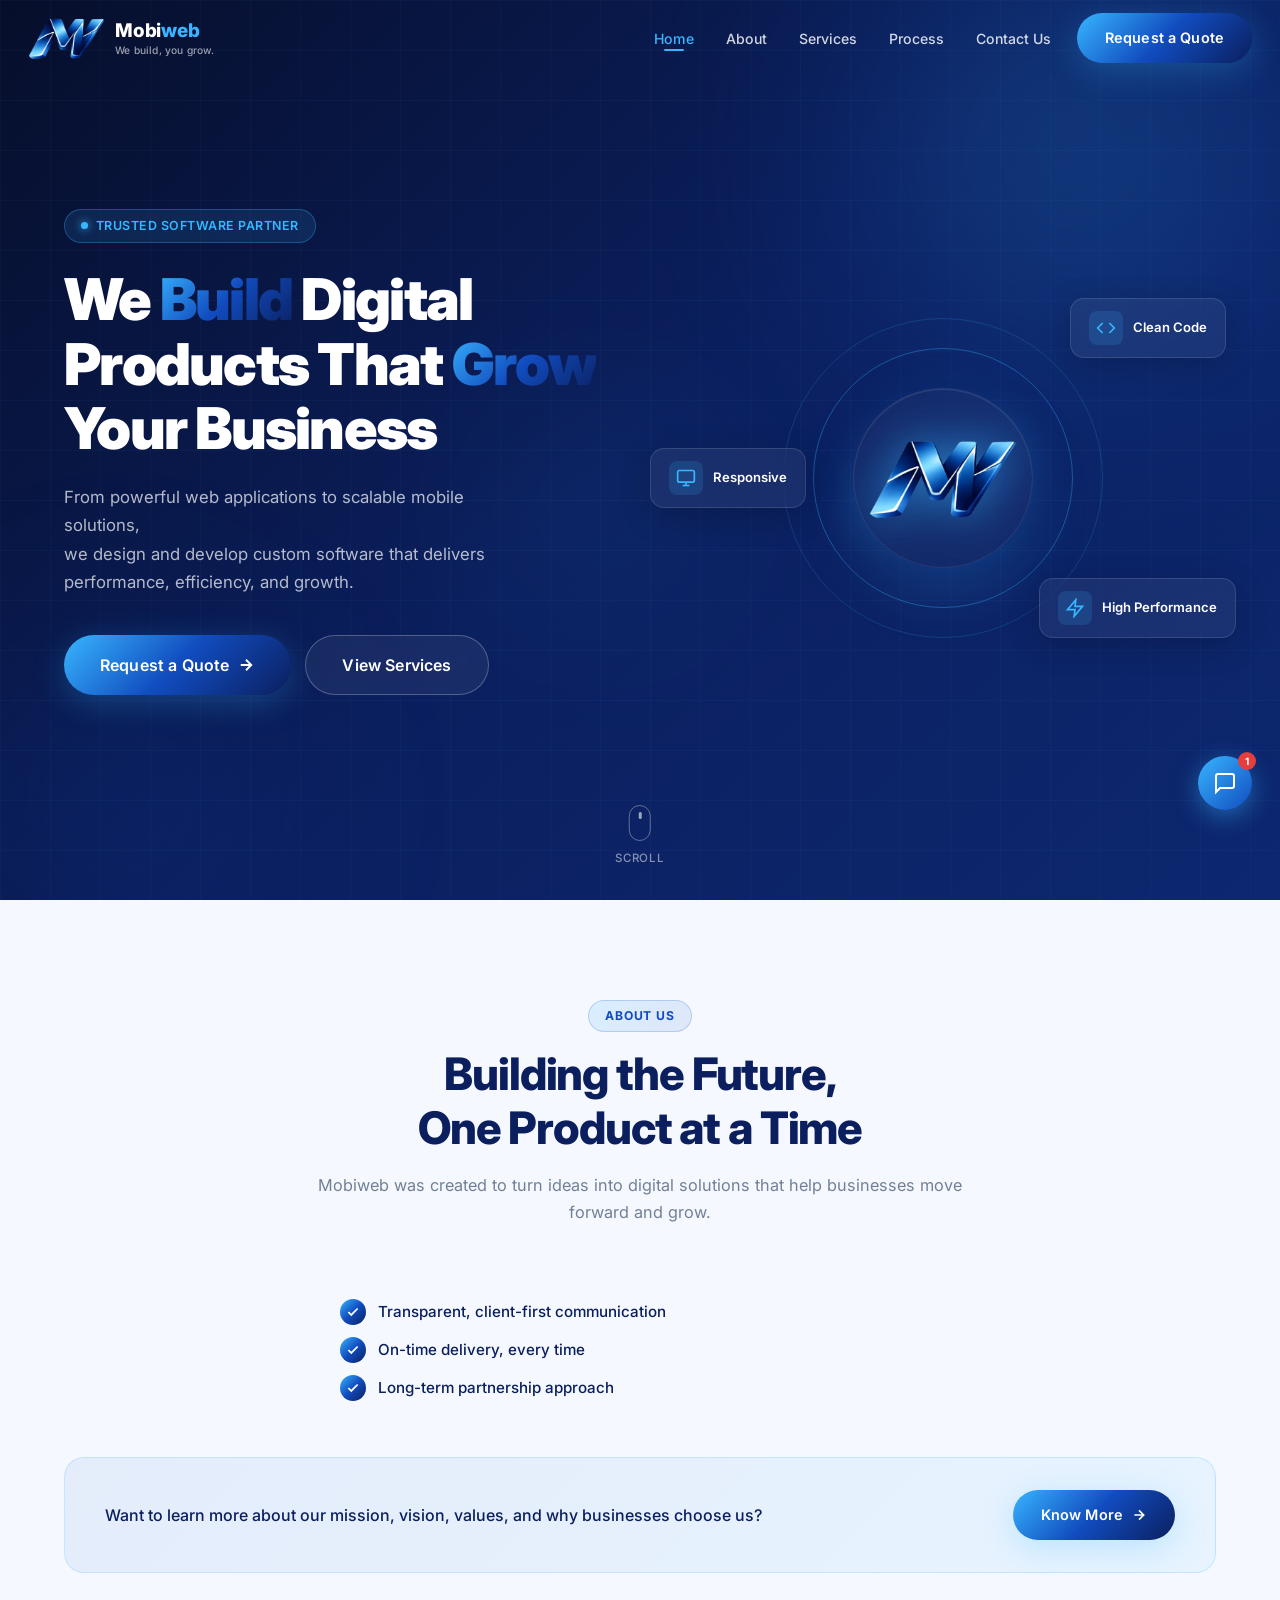
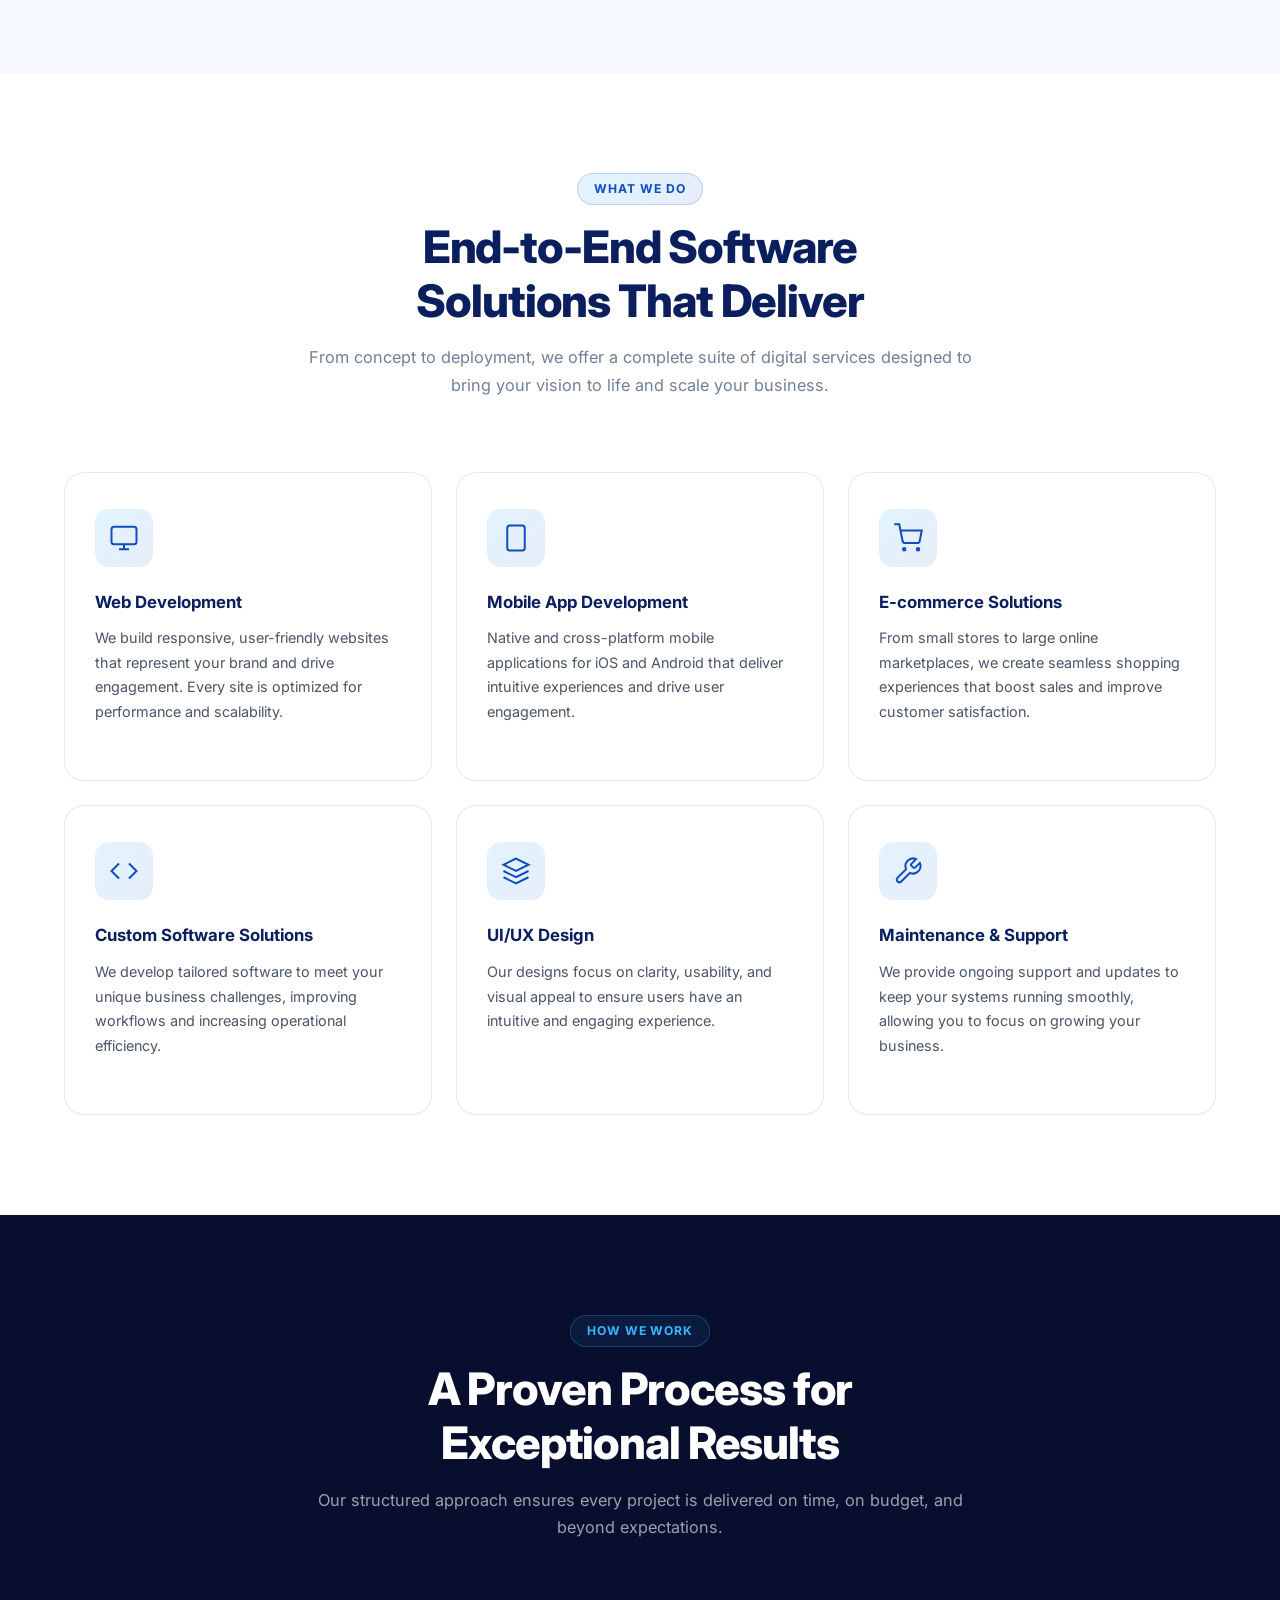
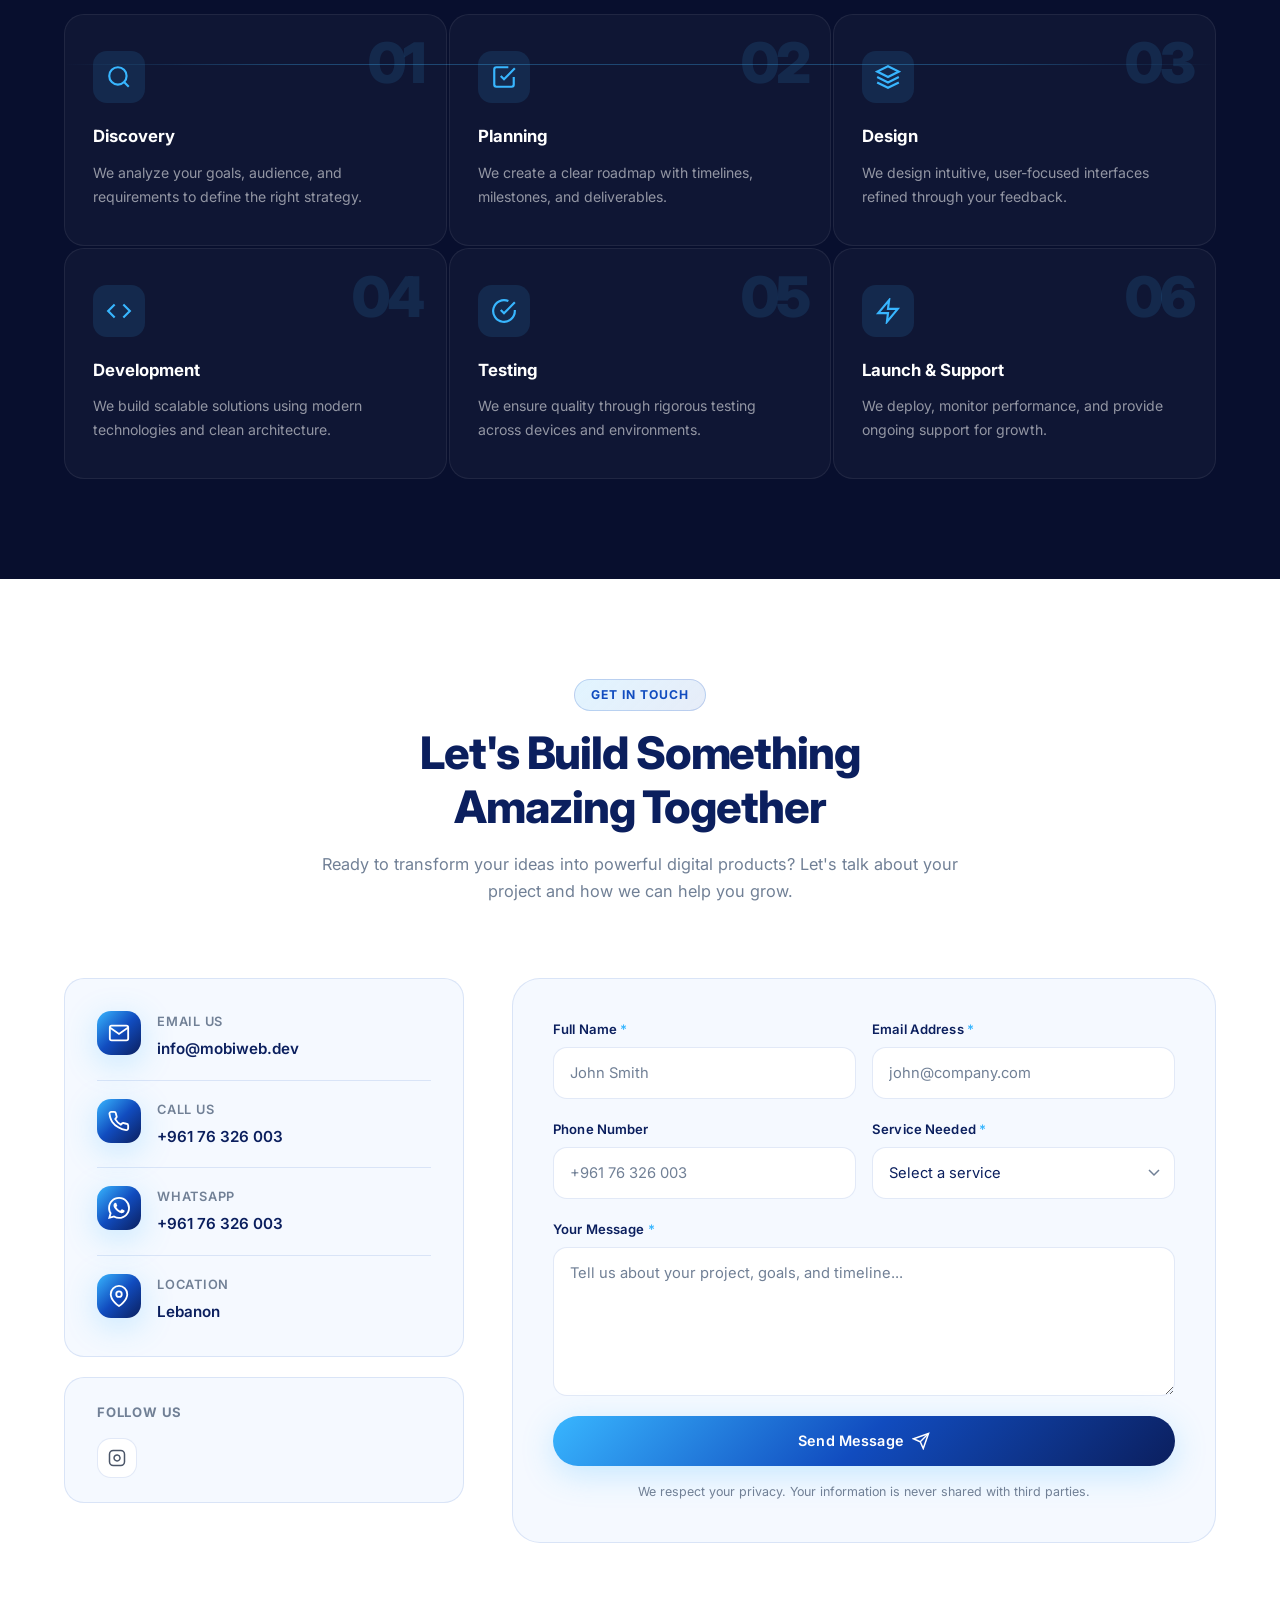
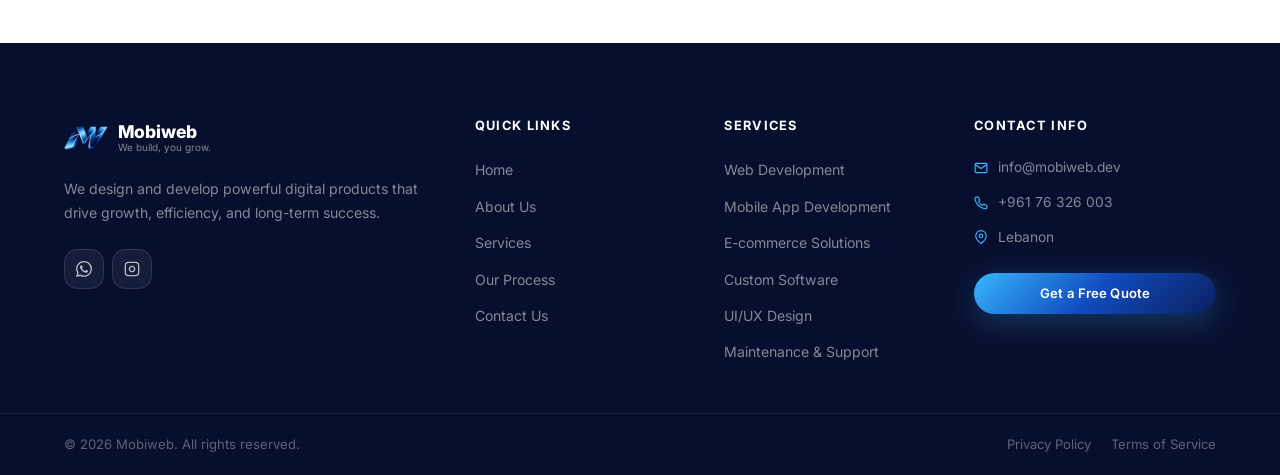
==== commit 23718e50: "commit 9" ====
--- a/index.html
+++ b/index.html
@@ -545,5 +545,6 @@
   </footer>
 
   <script src="script.js"></script>
+  <script src="chatbot.js"></script>
 </body>
 </html>
--- a/style.css
+++ b/style.css
@@ -745,7 +745,8 @@
   transition: transform var(--transition), box-shadow var(--transition), border-color var(--transition);
   position: relative;
   overflow: hidden;
-  cursor: default;
+  cursor: pointer;
+  touch-action: manipulation;
 }
 .service-card::before {
   content: '';
@@ -1261,13 +1262,17 @@
 /* ============================================================
    SCROLL REVEAL ANIMATIONS
    ============================================================ */
+/* Reveal — visible by default. Only hidden when JS confirms desktop hover device. */
 .reveal {
+  opacity: 1;
+  transform: none;
+}
+body.has-hover .reveal {
   opacity: 0;
   transform: translateY(24px);
   transition: opacity 0.6s ease, transform 0.6s ease;
-  -webkit-transform: translateY(24px);
-}
-.reveal.visible {
+}
+body.has-hover .reveal.visible {
   opacity: 1;
   transform: translateY(0);
 }
@@ -1383,7 +1388,7 @@
 }
 
 /* ============================================================
-   MOBILE — Fix reveal animation thresholds
+   MOBILE — Fix reveal animation thresholds + touch active states
    ============================================================ */
 @media (max-width: 768px) {
   .reveal {
@@ -1397,6 +1402,44 @@
   .process-list .reveal {
     transition-delay: 0s !important;
   }
+
+  /* Touch active states — mirror hover effects for tap feedback */
+  .service-card:active {
+    transform: translateY(-6px);
+    box-shadow: var(--shadow-lg);
+    border-color: rgba(56,182,255,.3);
+  }
+  .service-card:active::before { transform: scaleX(1); }
+  .service-card:active .sc-icon {
+    background: var(--gradient);
+    color: var(--white);
+    box-shadow: var(--shadow-blue);
+  }
+
+  .process-step:active {
+    transform: translateY(-6px);
+    background: rgba(56,182,255,.06);
+  }
+  .process-step:active .ps-icon {
+    background: var(--gradient);
+    color: var(--white);
+    box-shadow: var(--shadow-blue);
+  }
+
+  .mv-card:active {
+    transform: translateY(-4px);
+    box-shadow: var(--shadow-lg);
+  }
+
+  .why-card:active {
+    transform: translateY(-5px);
+    box-shadow: var(--shadow-md);
+    border-color: rgba(56,182,255,.3);
+  }
+  .why-card:active .wc-icon {
+    background: var(--gradient);
+    color: var(--white);
+  }
 }
 
 /* ============================================================
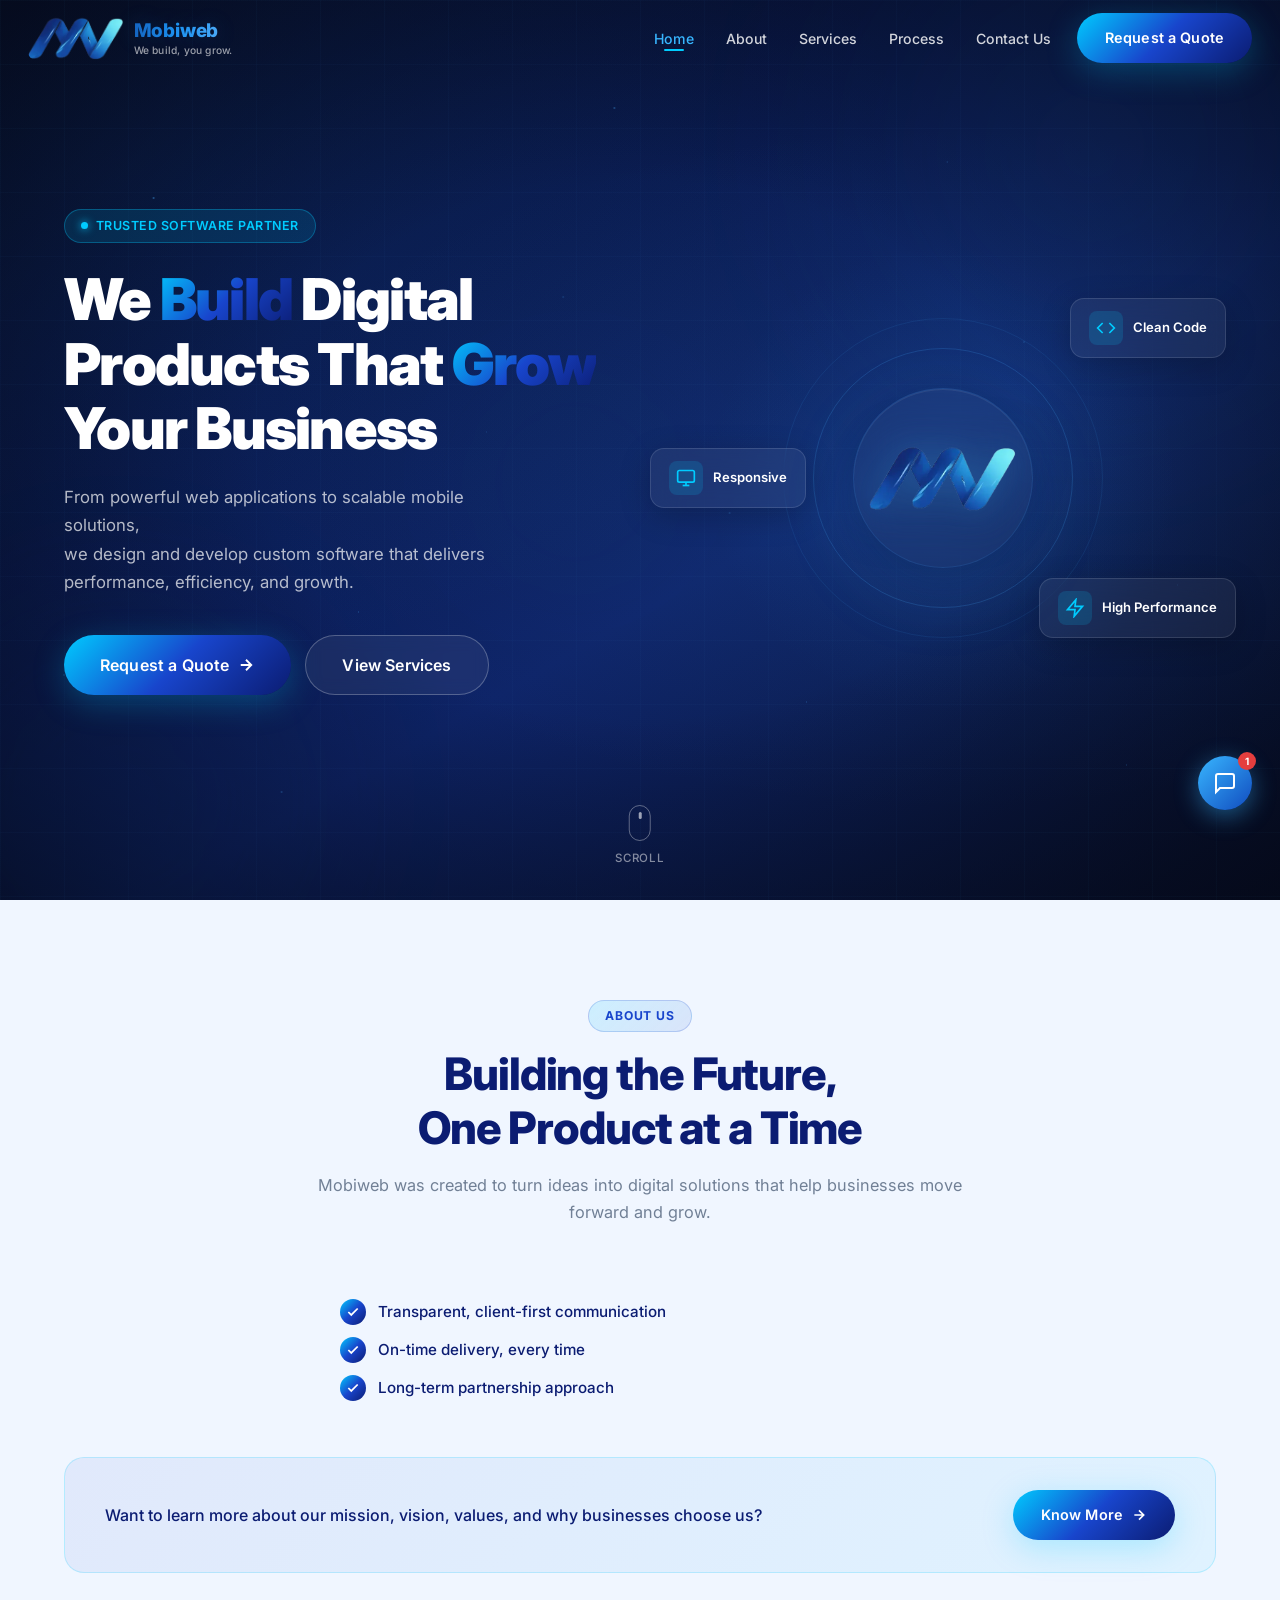
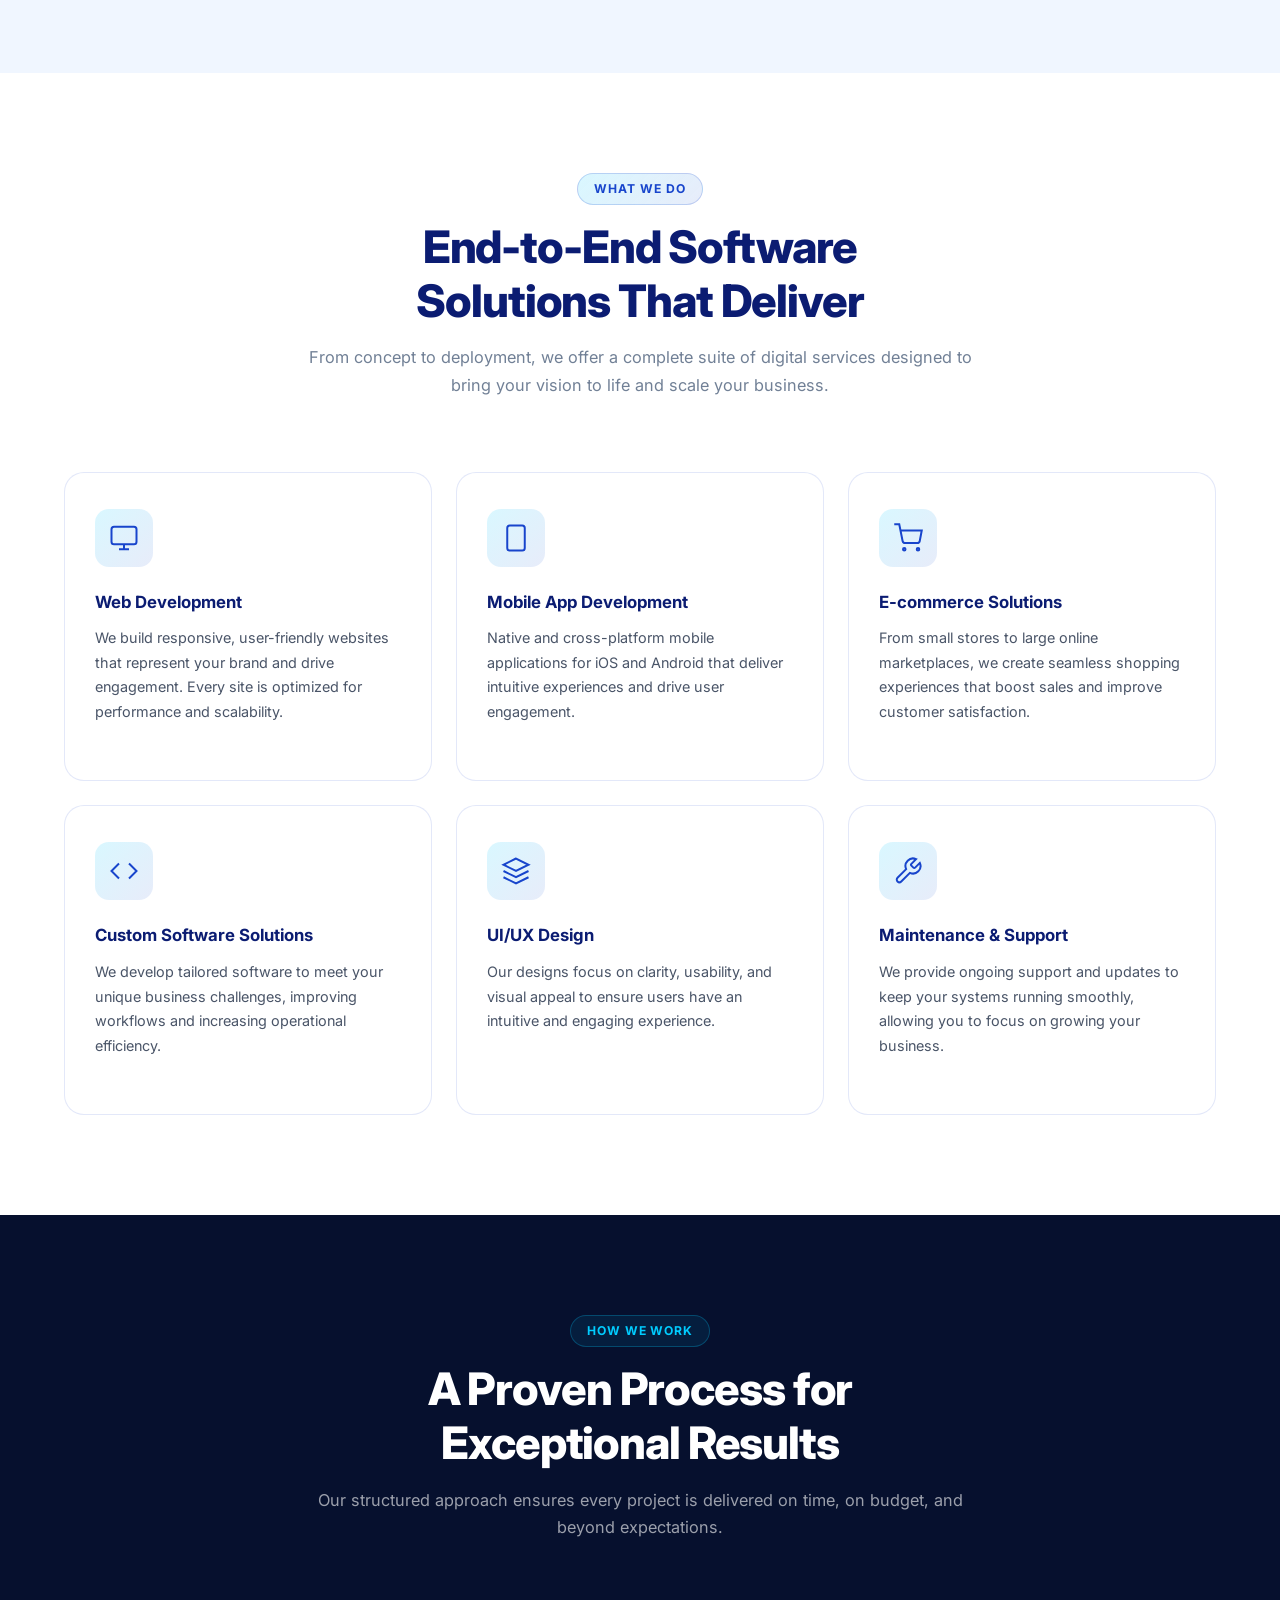
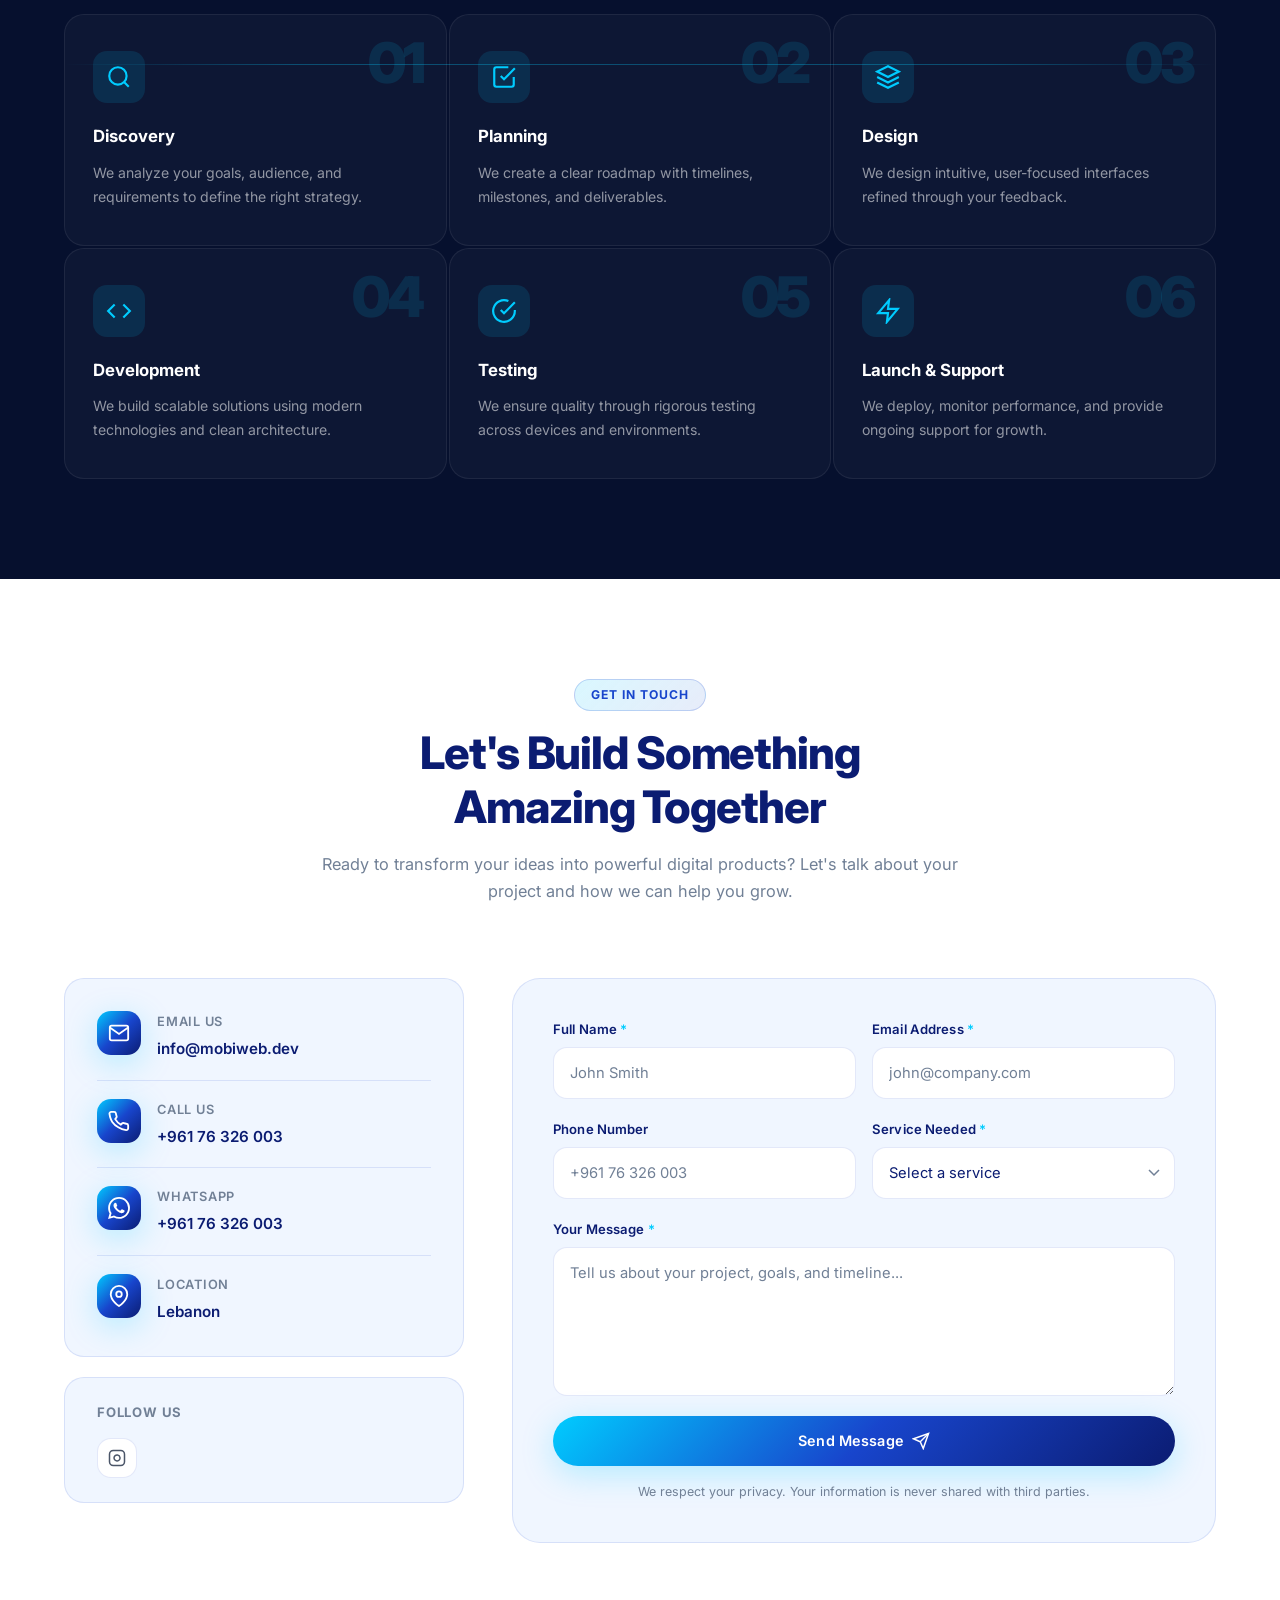
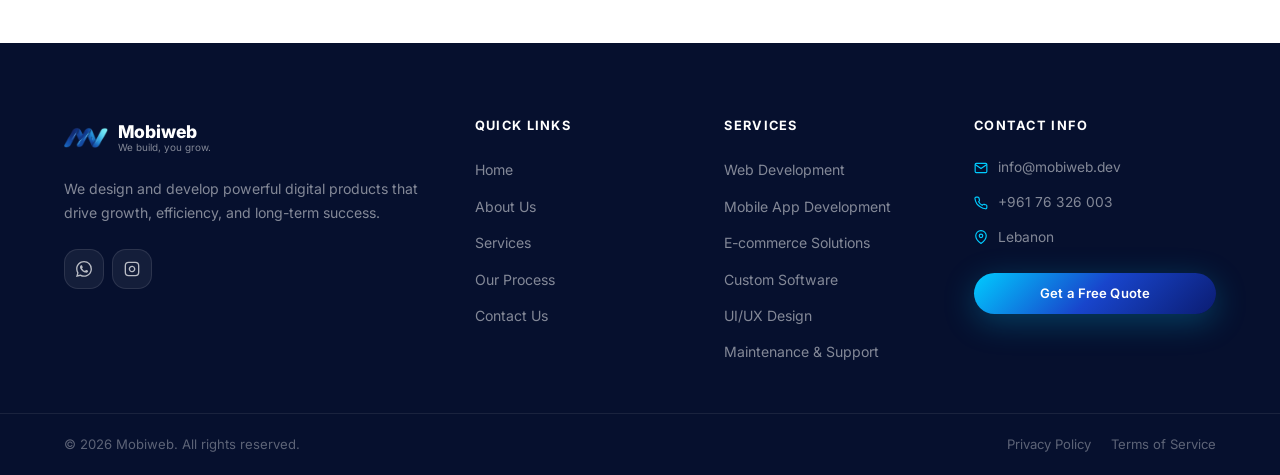
==== commit baf9c625: "commit 11" ====
--- a/index.html
+++ b/index.html
@@ -32,7 +32,7 @@
     "name": "Mobiweb",
     "description": "We build, you grow. Premium software company.",
     "url": "https://mobiweb.dev",
-    "logo": "https://mobiweb.com/assets/logo.webp",
+    "logo": "https://mobiweb.com/assets/mwlogo (1).webp",
     "contactPoint": {
       "@type": "ContactPoint",
       "telephone": "+961-76-326-003",
@@ -52,7 +52,7 @@
   </script>
 
   <title>Mobiweb — We build, you grow.</title>
-  <link rel="icon" type="image/webp" href="logo.webp" />
+  <link rel="icon" type="image/webp" href="mwlogo (1).webp" />
   <link rel="stylesheet" href="style.css" />
   <link rel="preconnect" href="https://fonts.googleapis.com" />
   <link rel="preconnect" href="https://fonts.gstatic.com" crossorigin />
@@ -65,7 +65,7 @@
     <div class="nav-container">
       <a href="#home" class="nav-brand" aria-label="Mobiweb — Go to homepage">
         <div class="nav-logo-wrap">
-          <img src="logo.webp" alt="Mobiweb Logo" class="logo-img" />
+          <img src="mwlogo (1).webp" alt="Mobiweb Logo" class="logo-img" />
         </div>
         <div class="nav-brand-text">
           <span class="brand-name">Mobi<span class="brand-web">web</span></span>
@@ -136,26 +136,26 @@
           <div class="ring-pulse ring-1"></div>
           <div class="ring-pulse ring-2"></div>
           <div class="hero-logo-center">
-            <img src="logo.webp" alt="Mobiweb Logo" class="hero-logo-img" />
+            <img src="mwlogo (1).webp" alt="Mobiweb Logo" class="hero-logo-img" />
           </div>
         </div>
 
         <!-- Floating cards -->
         <div class="float-card fc-1">
           <div class="fc-icon">
-            <svg width="20" height="20" viewBox="0 0 24 24" fill="none" stroke="#38B6FF" stroke-width="2"><polyline points="16 18 22 12 16 6"/><polyline points="8 6 2 12 8 18"/></svg>
+            <svg width="20" height="20" viewBox="0 0 24 24" fill="none" stroke="#00CCFF" stroke-width="2"><polyline points="16 18 22 12 16 6"/><polyline points="8 6 2 12 8 18"/></svg>
           </div>
           <span>Clean Code</span>
         </div>
         <div class="float-card fc-2">
           <div class="fc-icon">
-            <svg width="20" height="20" viewBox="0 0 24 24" fill="none" stroke="#38B6FF" stroke-width="2"><path d="M13 2L3 14h9l-1 8 10-12h-9l1-8z"/></svg>
+            <svg width="20" height="20" viewBox="0 0 24 24" fill="none" stroke="#00CCFF" stroke-width="2"><path d="M13 2L3 14h9l-1 8 10-12h-9l1-8z"/></svg>
           </div>
           <span>High Performance</span>
         </div>
         <div class="float-card fc-3">
           <div class="fc-icon">
-            <svg width="20" height="20" viewBox="0 0 24 24" fill="none" stroke="#38B6FF" stroke-width="2"><rect x="2" y="3" width="20" height="14" rx="2"/><line x1="8" y1="21" x2="16" y2="21"/><line x1="12" y1="17" x2="12" y2="21"/></svg>
+            <svg width="20" height="20" viewBox="0 0 24 24" fill="none" stroke="#00CCFF" stroke-width="2"><rect x="2" y="3" width="20" height="14" rx="2"/><line x1="8" y1="21" x2="16" y2="21"/><line x1="12" y1="17" x2="12" y2="21"/></svg>
           </div>
           <span>Responsive</span>
         </div>
@@ -454,7 +454,7 @@
 
           <div class="form-success" id="formSuccess" role="alert" aria-live="polite" aria-hidden="true">
             <div class="fs-icon" aria-hidden="true">
-              <svg width="52" height="52" viewBox="0 0 24 24" fill="none" stroke="#38B6FF" stroke-width="2"><polyline points="20 6 9 17 4 12"/></svg>
+              <svg width="52" height="52" viewBox="0 0 24 24" fill="none" stroke="#00CCFF" stroke-width="2"><polyline points="20 6 9 17 4 12"/></svg>
             </div>
             <h3>Message Sent!</h3>
             <p>Thank you for reaching out. We'll get back to you within 24 hours.</p>
@@ -472,7 +472,7 @@
           <!-- Brand -->
           <div class="footer-col footer-brand-col">
             <a href="#home" class="footer-logo-link" aria-label="Mobiweb home">
-              <img src="logo.webp" alt="Mobiweb Logo" class="footer-logo-img" />
+              <img src="mwlogo (1).webp" alt="Mobiweb Logo" class="footer-logo-img" />
               <div class="footer-brand-text">
                 <span class="footer-brand-name">Mobiweb</span>
                 <span class="footer-brand-slogan">We build, you grow.</span>
--- a/style.css
+++ b/style.css
@@ -1,27 +1,27 @@
 /* ============================================================
    MOBIWEB — style.css
    Premium Software Company Website
-   Colors: Navy #0B1F5E | Blue #114CBF | Bright #38B6FF | Bg #F5F9FF
+   Colors: Navy #0B1C72 | Blue #1845CC | Bright #00CCFF | Bg #F0F6FF
    ============================================================ */
 
 /* ---------- Custom Properties ---------- */
 :root {
-  --navy:        #0B1F5E;
-  --blue:        #114CBF;
-  --bright:      #38B6FF;
-  --bg:          #F5F9FF;
+  --navy:        #0B1C72;
+  --blue:        #1845CC;
+  --bright:      #00CCFF;
+  --bg:          #F0F6FF;
   --white:       #FFFFFF;
-  --dark-bg:     #080F2E;
-  --dark-surface:#0E1A45;
-  --text-primary:#0B1F5E;
+  --dark-bg:     #06102E;
+  --dark-surface:#0D1848;
+  --text-primary:#0B1C72;
   --text-body:   #4A5568;
   --text-light:  #718096;
-  --border:      rgba(17,76,191,0.12);
+  --border:      rgba(24,69,204,0.12);
   --border-dark: rgba(255,255,255,0.08);
 
   --gradient:        linear-gradient(135deg, var(--bright) 0%, var(--blue) 50%, var(--navy) 100%);
-  --gradient-soft:   linear-gradient(135deg, rgba(56,182,255,.15) 0%, rgba(17,76,191,.1) 100%);
-  --gradient-hero:   linear-gradient(135deg, #060E2A 0%, #0B1F5E 50%, #0D2870 100%);
+  --gradient-soft:   linear-gradient(135deg, rgba(0,204,255,.15) 0%, rgba(24,69,204,.1) 100%);
+  --gradient-hero:   linear-gradient(150deg, #070e2a 0%, #0a1a4e 35%, #0e2468 60%, #07102a 100%);
 
   --radius-sm:   8px;
   --radius-md:   14px;
@@ -29,10 +29,10 @@
   --radius-xl:   28px;
   --radius-full: 9999px;
 
-  --shadow-sm:   0 2px 8px rgba(11,31,94,.08);
-  --shadow-md:   0 8px 32px rgba(11,31,94,.12);
-  --shadow-lg:   0 20px 60px rgba(11,31,94,.16);
-  --shadow-blue: 0 8px 32px rgba(56,182,255,.25);
+  --shadow-sm:   0 2px 8px rgba(11,28,114,.08);
+  --shadow-md:   0 8px 32px rgba(11,28,114,.12);
+  --shadow-lg:   0 20px 60px rgba(11,28,114,.16);
+  --shadow-blue: 0 8px 32px rgba(0,204,255,.25);
 
   --transition: 0.3s cubic-bezier(0.4, 0, 0.2, 1);
   --transition-slow: 0.6s cubic-bezier(0.4, 0, 0.2, 1);
@@ -101,7 +101,7 @@
 }
 .btn-primary:hover {
   transform: translateY(-2px);
-  box-shadow: 0 12px 40px rgba(56,182,255,.35);
+  box-shadow: 0 12px 40px rgba(0,204,255,.35);
   filter: brightness(1.08);
 }
 .btn-primary:active { transform: translateY(0); }
@@ -145,7 +145,7 @@
 }
 
 .navbar.scrolled {
-  background: rgba(8,15,46,0.92);
+  background: rgba(3,10,28,0.92);
   backdrop-filter: blur(18px);
   -webkit-backdrop-filter: blur(18px);
   box-shadow: 0 4px 24px rgba(0,0,0,0.3);
@@ -197,11 +197,15 @@
 .brand-name {
   font-size: 1.18rem;
   font-weight: 800;
-  color: #ffffff;
   letter-spacing: -0.01em;
+  background: linear-gradient(90deg, #1565C0 0%, #2196F3 45%, #42A5F5 78%, #64B5F6 100%);
+  -webkit-background-clip: text;
+  -webkit-text-fill-color: transparent;
+  background-clip: text;
+  text-shadow: 0 0 22px rgba(66,165,245,.22), 0 0 48px rgba(33,150,243,.12);
 }
 .brand-web {
-  color: #38B6FF;
+  /* inherits gradient from .brand-name */
 }
 .brand-slogan {
   font-size: 0.64rem;
@@ -283,7 +287,15 @@
 .hero {
   position: relative;
   min-height: 100vh;
-  background: var(--gradient-hero);
+  background:
+    /* Edge vignette for depth */
+    radial-gradient(ellipse at 50% 50%, transparent 42%, rgba(4,7,20,0.72) 100%),
+    /* Center-right glow behind logo */
+    radial-gradient(ellipse at 74% 52%, rgba(66,165,245,.09) 0%, transparent 52%),
+    /* Top-left ambient */
+    radial-gradient(ellipse at 10% 18%, rgba(21,101,192,.13) 0%, transparent 48%),
+    /* Base gradient */
+    linear-gradient(150deg, #070e2a 0%, #0a1a4e 35%, #0e2468 60%, #07102a 100%);
   display: flex;
   align-items: center;
   overflow: hidden;
@@ -292,39 +304,63 @@
 
 /* Animated background */
 .hero-bg { position: absolute; inset: 0; pointer-events: none; }
+
+/* Scattered particles */
+.hero-bg::after {
+  content: '';
+  position: absolute;
+  inset: 0;
+  background-image:
+    radial-gradient(1.5px 1.5px at 12% 22%, rgba(66,165,245,.55) 0%, transparent 100%),
+    radial-gradient(1px   1px   at 28% 68%, rgba(66,165,245,.40) 0%, transparent 100%),
+    radial-gradient(1.5px 1.5px at 48% 12%, rgba(66,165,245,.45) 0%, transparent 100%),
+    radial-gradient(1px   1px   at 63% 78%, rgba(66,165,245,.35) 0%, transparent 100%),
+    radial-gradient(1px   1px   at 80% 38%, rgba(66,165,245,.40) 0%, transparent 100%),
+    radial-gradient(1.5px 1.5px at 22% 88%, rgba(66,165,245,.30) 0%, transparent 100%),
+    radial-gradient(1px   1px   at 92% 65%, rgba(66,165,245,.35) 0%, transparent 100%),
+    radial-gradient(1px   1px   at 38% 48%, rgba(66,165,245,.22) 0%, transparent 100%),
+    radial-gradient(1.5px 1.5px at 57% 57%, rgba(66,165,245,.28) 0%, transparent 100%),
+    radial-gradient(1px   1px   at 74% 18%, rgba(66,165,245,.30) 0%, transparent 100%),
+    radial-gradient(1px   1px   at 5%  75%, rgba(66,165,245,.38) 0%, transparent 100%),
+    radial-gradient(1.5px 1.5px at 44% 33%, rgba(66,165,245,.22) 0%, transparent 100%),
+    radial-gradient(1px   1px   at 88% 85%, rgba(66,165,245,.28) 0%, transparent 100%),
+    radial-gradient(1px   1px   at 18% 42%, rgba(66,165,245,.32) 0%, transparent 100%);
+  pointer-events: none;
+}
 
 .hero-orb {
   position: absolute;
   border-radius: 50%;
-  filter: blur(80px);
-  opacity: 0.5;
+  filter: blur(110px);
+  opacity: 0.28;
   pointer-events: none;
 }
 .orb-1 {
-  width: 600px; height: 600px;
-  top: -150px; right: -100px;
-  background: radial-gradient(circle, rgba(56,182,255,.4) 0%, rgba(17,76,191,.2) 60%, transparent 100%);
-  animation: float1 8s ease-in-out infinite;
+  width: 560px; height: 560px;
+  top: -130px; right: -90px;
+  background: radial-gradient(circle, rgba(66,165,245,.28) 0%, rgba(21,101,192,.12) 55%, transparent 100%);
+  animation: float1 9s ease-in-out infinite;
 }
 .orb-2 {
-  width: 400px; height: 400px;
-  bottom: -100px; left: -80px;
-  background: radial-gradient(circle, rgba(17,76,191,.35) 0%, rgba(11,31,94,.2) 60%, transparent 100%);
-  animation: float2 10s ease-in-out infinite;
+  width: 380px; height: 380px;
+  bottom: -90px; left: -70px;
+  background: radial-gradient(circle, rgba(10,26,78,.65) 0%, rgba(21,101,192,.18) 58%, transparent 100%);
+  animation: float2 11s ease-in-out infinite;
 }
 .orb-3 {
-  width: 300px; height: 300px;
-  top: 40%; left: 35%;
-  background: radial-gradient(circle, rgba(56,182,255,.2) 0%, transparent 70%);
-  animation: float1 12s ease-in-out infinite reverse;
-}
-
+  width: 280px; height: 280px;
+  top: 38%; left: 34%;
+  background: radial-gradient(circle, rgba(21,101,192,.14) 0%, rgba(66,165,245,.06) 65%, transparent 100%);
+  animation: float1 13s ease-in-out infinite reverse;
+}
+
+/* Grid — almost invisible */
 .hero-grid-overlay {
   position: absolute; inset: 0;
   background-image:
-    linear-gradient(rgba(56,182,255,.04) 1px, transparent 1px),
-    linear-gradient(90deg, rgba(56,182,255,.04) 1px, transparent 1px);
-  background-size: 50px 50px;
+    linear-gradient(rgba(66,165,245,.028) 1px, transparent 1px),
+    linear-gradient(90deg, rgba(66,165,245,.028) 1px, transparent 1px);
+  background-size: 64px 64px;
   pointer-events: none;
 }
 
@@ -354,8 +390,8 @@
   display: inline-flex;
   align-items: center;
   gap: 8px;
-  background: rgba(56,182,255,.12);
-  border: 1px solid rgba(56,182,255,.3);
+  background: rgba(0,204,255,.12);
+  border: 1px solid rgba(0,204,255,.3);
   color: var(--bright);
   border-radius: var(--radius-full);
   padding: 6px 16px;
@@ -437,6 +473,17 @@
   height: 420px;
 }
 
+/* Cinematic radial spotlight behind logo */
+.hero-visual::before {
+  content: '';
+  position: absolute;
+  width: 460px; height: 460px;
+  background: radial-gradient(circle, rgba(66,165,245,.10) 0%, rgba(21,101,192,.05) 50%, transparent 72%);
+  border-radius: 50%;
+  pointer-events: none;
+  z-index: 0;
+}
+
 .hero-logo-ring {
   position: relative;
   width: 260px; height: 260px;
@@ -448,38 +495,44 @@
 .ring-pulse {
   position: absolute;
   border-radius: 50%;
-  border: 1.5px solid rgba(56,182,255,.35);
-  animation: ringPulse 3s ease-in-out infinite;
+  border: 1px solid rgba(66,165,245,.2);
+  animation: ringPulse 3.5s ease-in-out infinite;
 }
 .ring-1 { width: 260px; height: 260px; animation-delay: 0s; }
 .ring-2 { width: 320px; height: 320px; animation-delay: 1s; opacity: 0.5; }
 
 @keyframes ringPulse {
-  0%, 100% { transform: scale(1); opacity: 0.5; }
-  50%       { transform: scale(1.06); opacity: 1; }
+  0%, 100% { transform: scale(1);    opacity: 0.35; }
+  50%       { transform: scale(1.05); opacity: 0.7; }
 }
 
 .hero-logo-center {
   width: 180px; height: 180px;
-  background: rgba(255,255,255,0.04);
-  backdrop-filter: blur(16px);
-  border: 1.5px solid rgba(255,255,255,0.08);
+  background: rgba(255,255,255,0.03);
+  backdrop-filter: blur(20px);
+  -webkit-backdrop-filter: blur(20px);
+  border: 1px solid rgba(66,165,245,.14);
   border-radius: 50%;
   display: flex;
   align-items: center;
   justify-content: center;
-  box-shadow: 0 20px 60px rgba(56,182,255,.2), inset 0 1px 0 rgba(255,255,255,.1);
+  box-shadow:
+    0 24px 80px rgba(66,165,245,.12),
+    0 8px 32px rgba(10,26,78,.45),
+    inset 0 1px 0 rgba(255,255,255,.08);
+  position: relative;
+  z-index: 1;
 }
 .hero-logo-img {
   width: 148px;
   height: 120px;
   object-fit: contain;
-  filter: drop-shadow(0 0 24px rgba(56,182,255,.65)) drop-shadow(0 4px 16px rgba(11,31,94,.5));
-  animation: heroLogoFloat 5s ease-in-out infinite;
+  filter: drop-shadow(0 0 18px rgba(66,165,245,.4)) drop-shadow(0 4px 20px rgba(10,26,78,.6));
+  animation: heroLogoFloat 6s ease-in-out infinite;
 }
 @keyframes heroLogoFloat {
-  0%, 100% { filter: drop-shadow(0 0 24px rgba(56,182,255,.65)) drop-shadow(0 4px 16px rgba(11,31,94,.5)); }
-  50%       { filter: drop-shadow(0 0 36px rgba(56,182,255,.9))  drop-shadow(0 6px 20px rgba(11,31,94,.6)); }
+  0%, 100% { filter: drop-shadow(0 0 18px rgba(66,165,245,.40)) drop-shadow(0 4px 20px rgba(10,26,78,.6)); }
+  50%       { filter: drop-shadow(0 0 28px rgba(66,165,245,.60)) drop-shadow(0 6px 24px rgba(10,26,78,.7)); }
 }
 
 /* Floating cards */
@@ -501,7 +554,7 @@
 }
 .fc-icon {
   width: 34px; height: 34px;
-  background: rgba(56,182,255,.15);
+  background: rgba(0,204,255,.15);
   border-radius: var(--radius-sm);
   display: flex; align-items: center; justify-content: center;
 }
@@ -572,7 +625,7 @@
   align-items: center;
   background: var(--gradient-soft);
   color: var(--blue);
-  border: 1px solid rgba(17,76,191,.2);
+  border: 1px solid rgba(24,69,204,.2);
   border-radius: var(--radius-full);
   padding: 5px 16px;
   font-size: 0.76rem;
@@ -672,8 +725,8 @@
   mask-composite: exclude;
 }
 
-.mv-mission { background: linear-gradient(135deg, rgba(17,76,191,.05) 0%, rgba(56,182,255,.05) 100%); }
-.mv-vision  { background: linear-gradient(135deg, rgba(11,31,94,.04) 0%, rgba(17,76,191,.06) 100%); }
+.mv-mission { background: linear-gradient(135deg, rgba(24,69,204,.05) 0%, rgba(0,204,255,.05) 100%); }
+.mv-vision  { background: linear-gradient(135deg, rgba(11,28,114,.04) 0%, rgba(24,69,204,.06) 100%); }
 
 .mv-icon {
   width: 52px; height: 52px;
@@ -706,8 +759,8 @@
 /* About — Know More CTA strip */
 .about-cta-strip {
   margin-top: 56px;
-  background: linear-gradient(135deg, rgba(17,76,191,.07) 0%, rgba(56,182,255,.07) 100%);
-  border: 1.5px solid rgba(56,182,255,.2);
+  background: linear-gradient(135deg, rgba(24,69,204,.07) 0%, rgba(0,204,255,.07) 100%);
+  border: 1.5px solid rgba(0,204,255,.2);
   border-radius: var(--radius-lg);
   padding: 32px 40px;
   display: flex;
@@ -761,7 +814,7 @@
 .service-card:hover {
   transform: translateY(-6px);
   box-shadow: var(--shadow-lg);
-  border-color: rgba(56,182,255,.3);
+  border-color: rgba(0,204,255,.3);
 }
 .service-card:hover::before { transform: scaleX(1); }
 
@@ -803,7 +856,7 @@
   font-size: 0.72rem;
   font-weight: 600;
   color: var(--blue);
-  background: rgba(17,76,191,.08);
+  background: rgba(24,69,204,.08);
   border-radius: var(--radius-full);
   padding: 3px 10px;
 }
@@ -826,7 +879,7 @@
 
 .process-section .section-title { color: var(--white); }
 .process-section .section-subtitle { color: rgba(255,255,255,.6); }
-.process-section .section-badge { color: var(--bright); border-color: rgba(56,182,255,.25); background: rgba(56,182,255,.08); }
+.process-section .section-badge { color: var(--bright); border-color: rgba(0,204,255,.25); background: rgba(0,204,255,.08); }
 
 .process-list {
   display: grid;
@@ -841,7 +894,7 @@
   position: absolute;
   top: 50px; left: 0; right: 0;
   height: 1px;
-  background: linear-gradient(90deg, transparent, rgba(56,182,255,.3) 20%, rgba(56,182,255,.3) 80%, transparent);
+  background: linear-gradient(90deg, transparent, rgba(0,204,255,.3) 20%, rgba(0,204,255,.3) 80%, transparent);
   pointer-events: none;
 }
 
@@ -855,14 +908,14 @@
 }
 .process-step:hover {
   transform: translateY(-6px);
-  background: rgba(56,182,255,.06);
-  border-color: rgba(56,182,255,.25);
+  background: rgba(0,204,255,.06);
+  border-color: rgba(0,204,255,.25);
 }
 
 .ps-number {
   font-size: 3.5rem;
   font-weight: 900;
-  color: rgba(56,182,255,.12);
+  color: rgba(0,204,255,.12);
   line-height: 1;
   position: absolute;
   top: 20px; right: 22px;
@@ -871,7 +924,7 @@
 
 .ps-icon {
   width: 52px; height: 52px;
-  background: rgba(56,182,255,.12);
+  background: rgba(0,204,255,.12);
   border-radius: var(--radius-md);
   display: flex; align-items: center; justify-content: center;
   color: var(--bright);
@@ -917,7 +970,7 @@
 .why-card:hover {
   transform: translateY(-5px);
   box-shadow: var(--shadow-md);
-  border-color: rgba(56,182,255,.3);
+  border-color: rgba(0,204,255,.3);
 }
 
 .wc-icon {
@@ -1109,7 +1162,7 @@
 .form-group select:focus,
 .form-group textarea:focus {
   border-color: var(--blue);
-  box-shadow: 0 0 0 3px rgba(17,76,191,.1);
+  box-shadow: 0 0 0 3px rgba(24,69,204,.1);
 }
 .form-group textarea { resize: vertical; min-height: 130px; }
 .form-group select { appearance: none; background-image: url("data:image/svg+xml,%3Csvg xmlns='http://www.w3.org/2000/svg' width='12' height='8' viewBox='0 0 12 8'%3E%3Cpath d='M1 1l5 5 5-5' stroke='%23718096' stroke-width='1.5' fill='none'/%3E%3C/svg%3E"); background-repeat: no-repeat; background-position: right 14px center; }
@@ -1134,7 +1187,7 @@
 .form-success.visible { display: flex; }
 .fs-icon {
   width: 80px; height: 80px;
-  background: rgba(56,182,255,.1);
+  background: rgba(0,204,255,.1);
   border-radius: 50%;
   display: flex; align-items: center; justify-content: center;
 }
@@ -1355,7 +1408,7 @@
     border-bottom: 1px solid rgba(255,255,255,.06);
   }
   .nav-link::after { display: none; }
-  .nav-link:hover  { background: rgba(56,182,255,.1); color: var(--white); }
+  .nav-link:hover  { background: rgba(0,204,255,.1); color: var(--white); }
 
   .nav-cta { margin: 16px 0 0; }
   .nav-cta .btn { width: 100%; justify-content: center; }
@@ -1407,7 +1460,7 @@
   .service-card:active {
     transform: translateY(-6px);
     box-shadow: var(--shadow-lg);
-    border-color: rgba(56,182,255,.3);
+    border-color: rgba(0,204,255,.3);
   }
   .service-card:active::before { transform: scaleX(1); }
   .service-card:active .sc-icon {
@@ -1418,7 +1471,7 @@
 
   .process-step:active {
     transform: translateY(-6px);
-    background: rgba(56,182,255,.06);
+    background: rgba(0,204,255,.06);
   }
   .process-step:active .ps-icon {
     background: var(--gradient);
@@ -1434,7 +1487,7 @@
   .why-card:active {
     transform: translateY(-5px);
     box-shadow: var(--shadow-md);
-    border-color: rgba(56,182,255,.3);
+    border-color: rgba(0,204,255,.3);
   }
   .why-card:active .wc-icon {
     background: var(--gradient);
